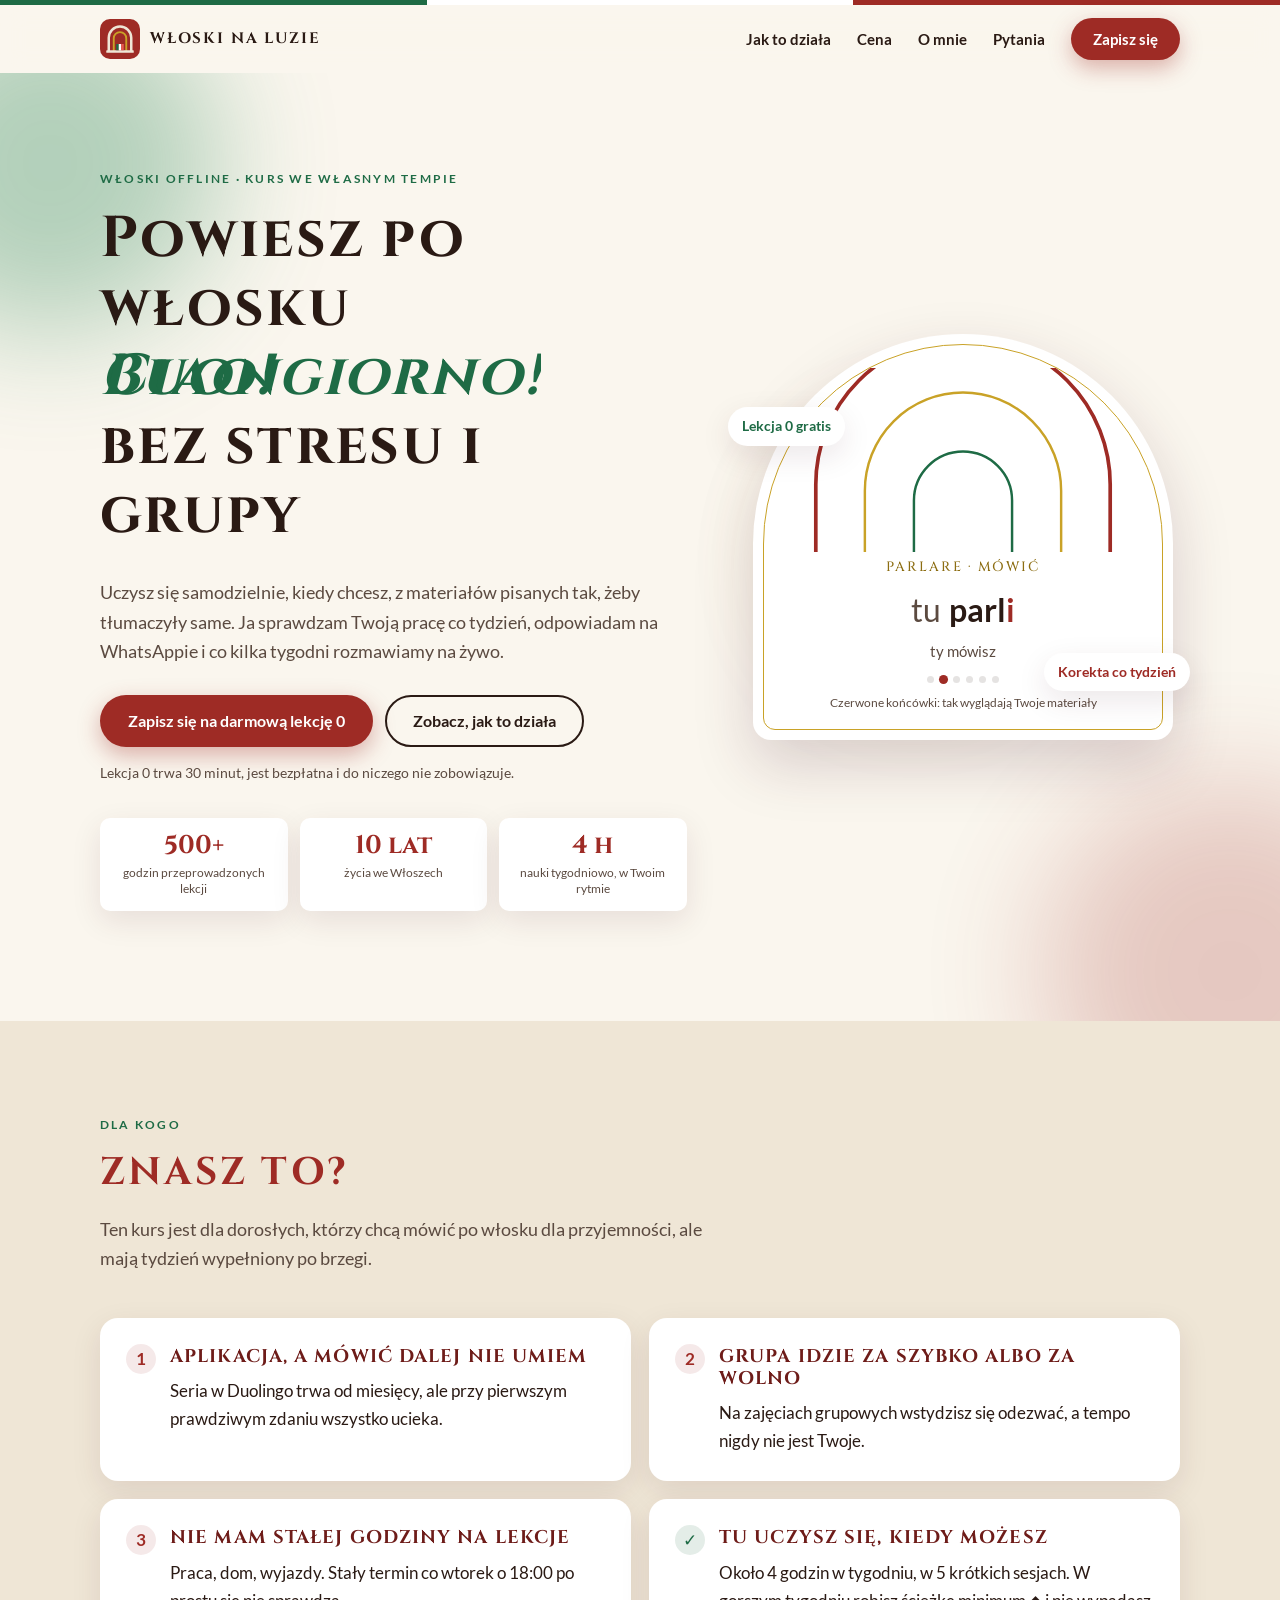
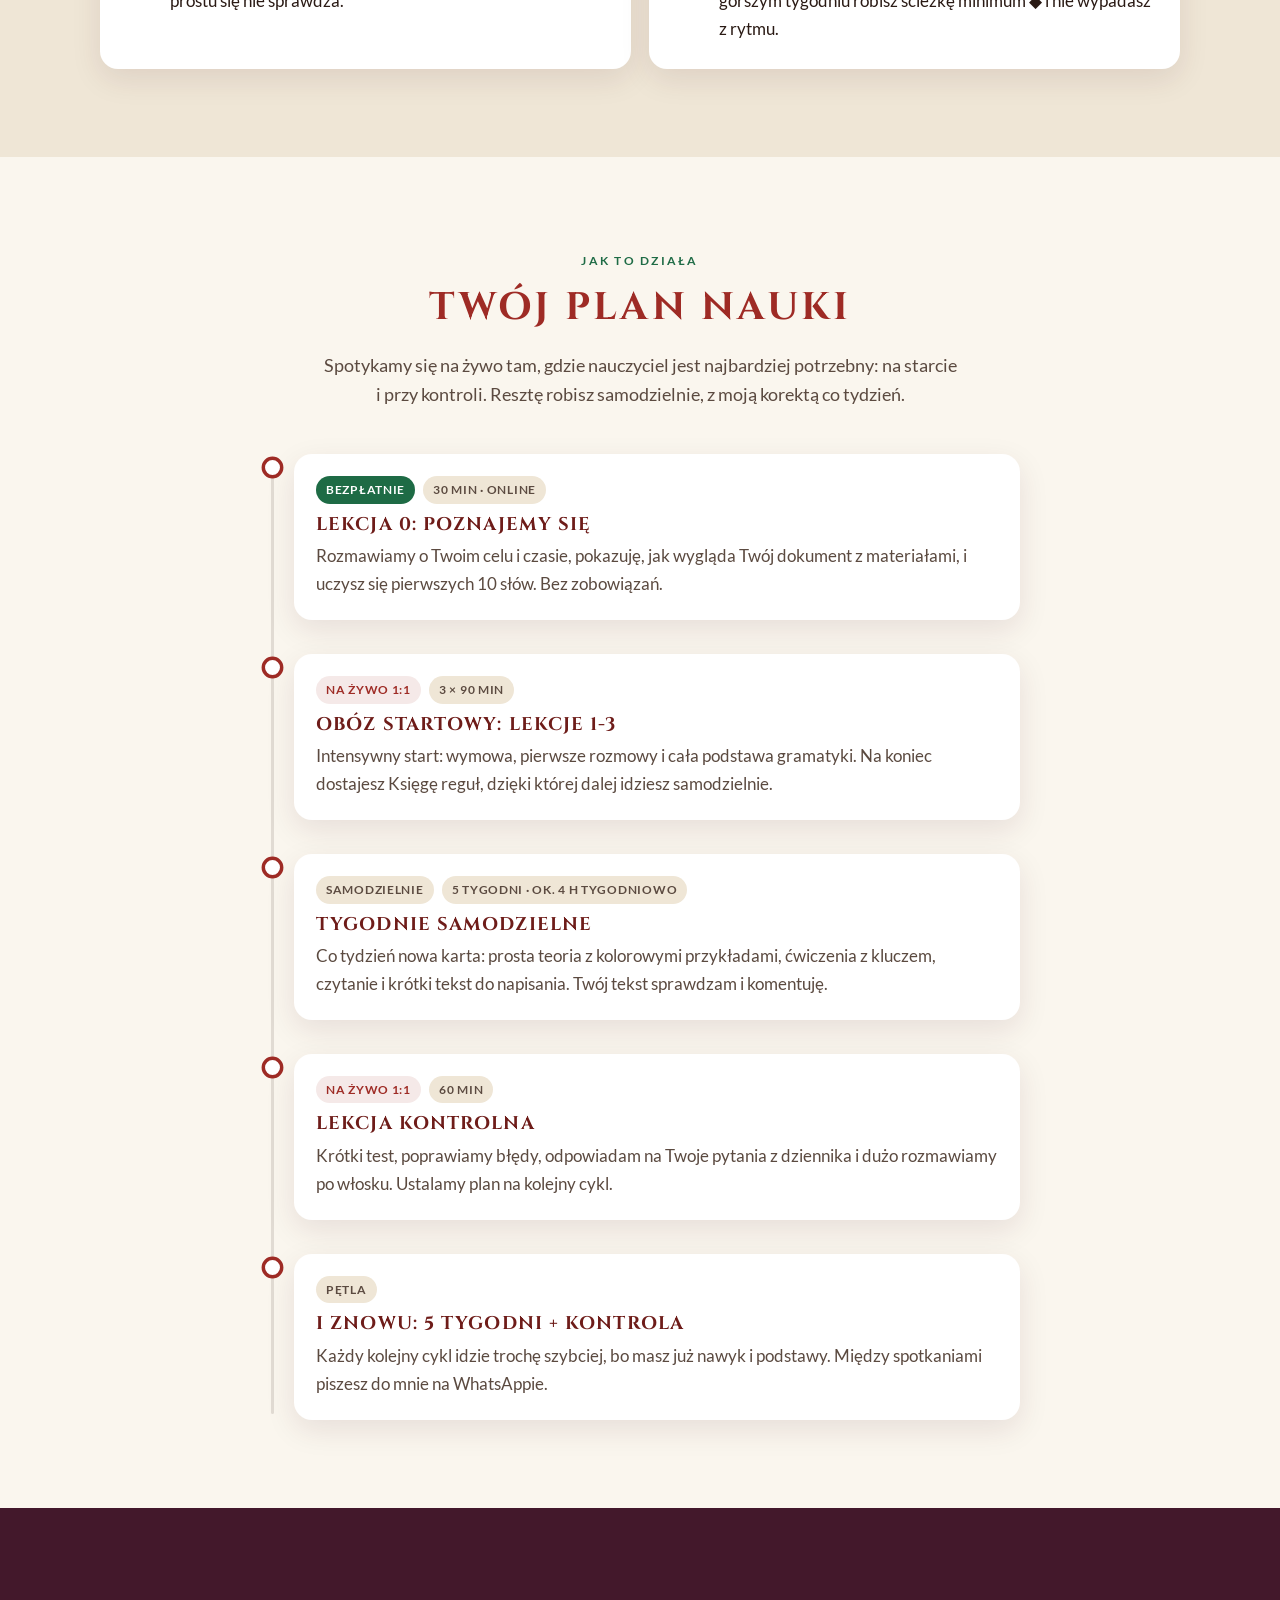
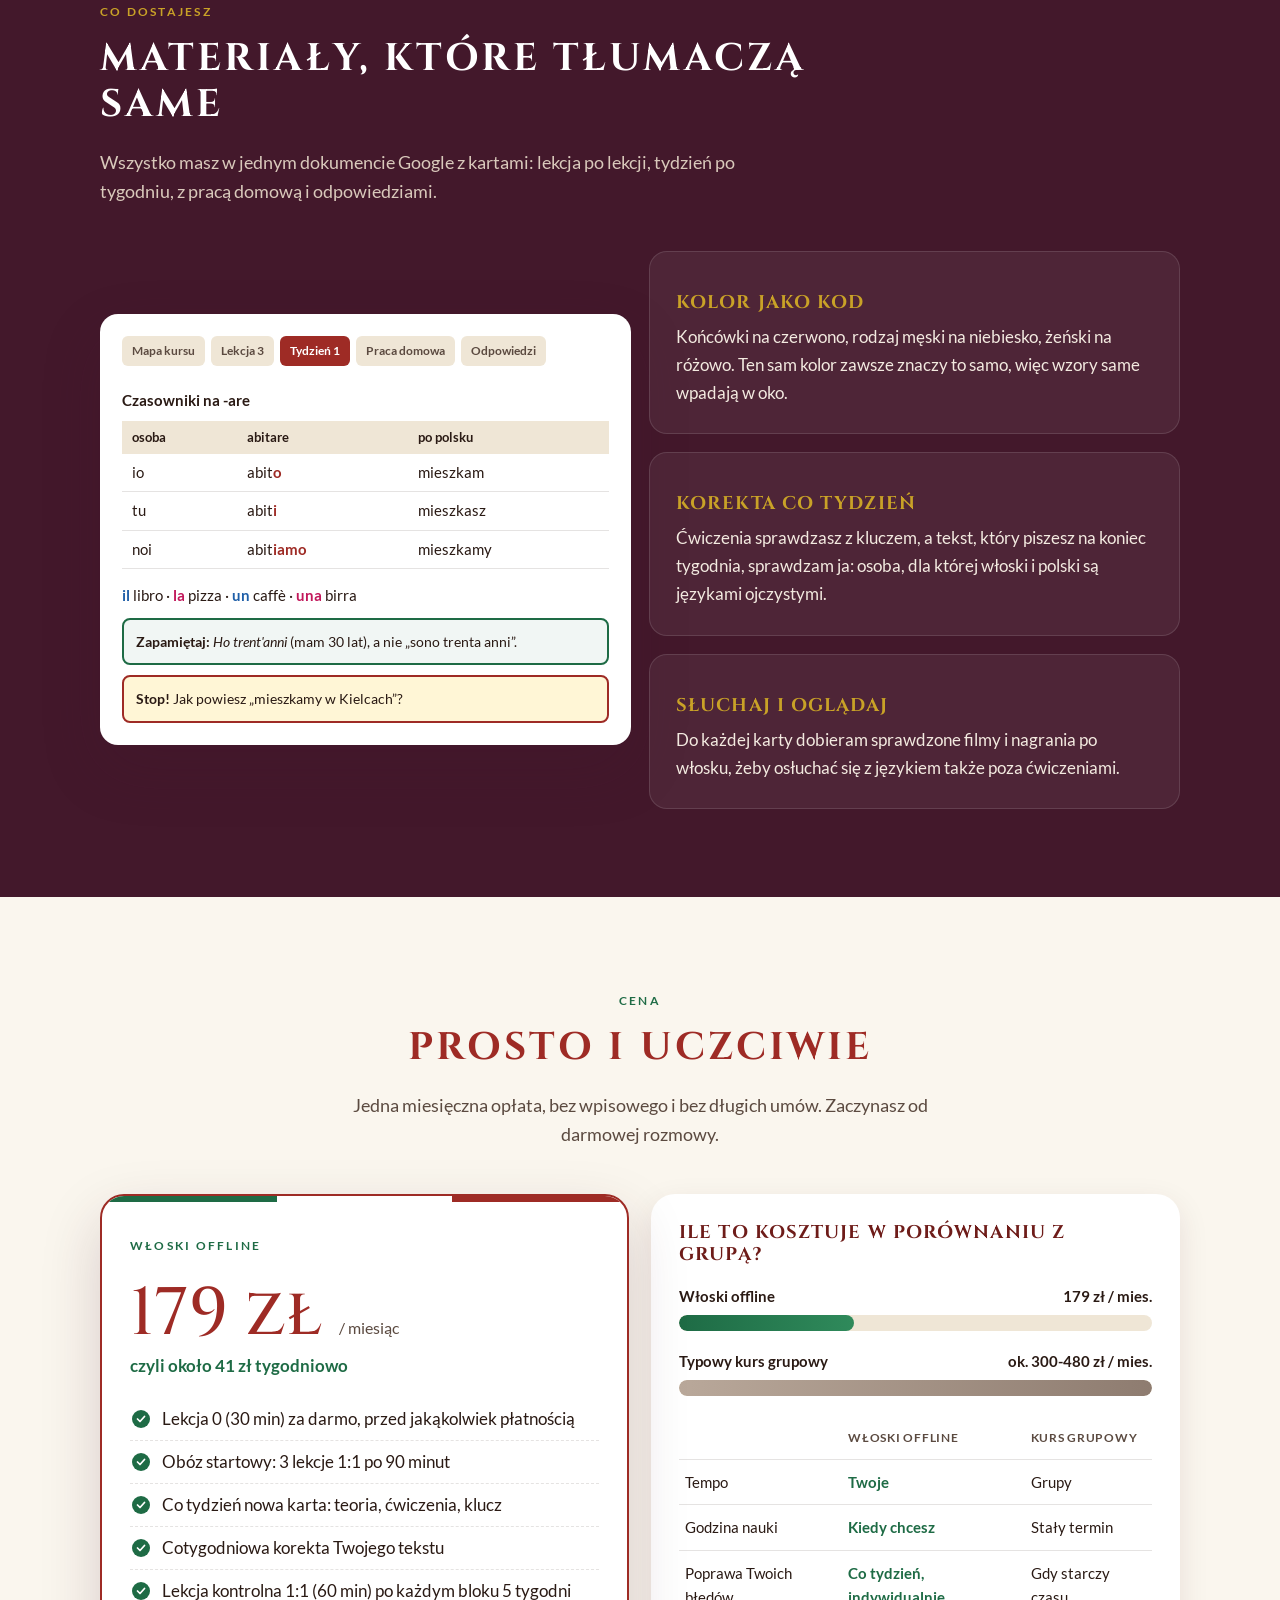
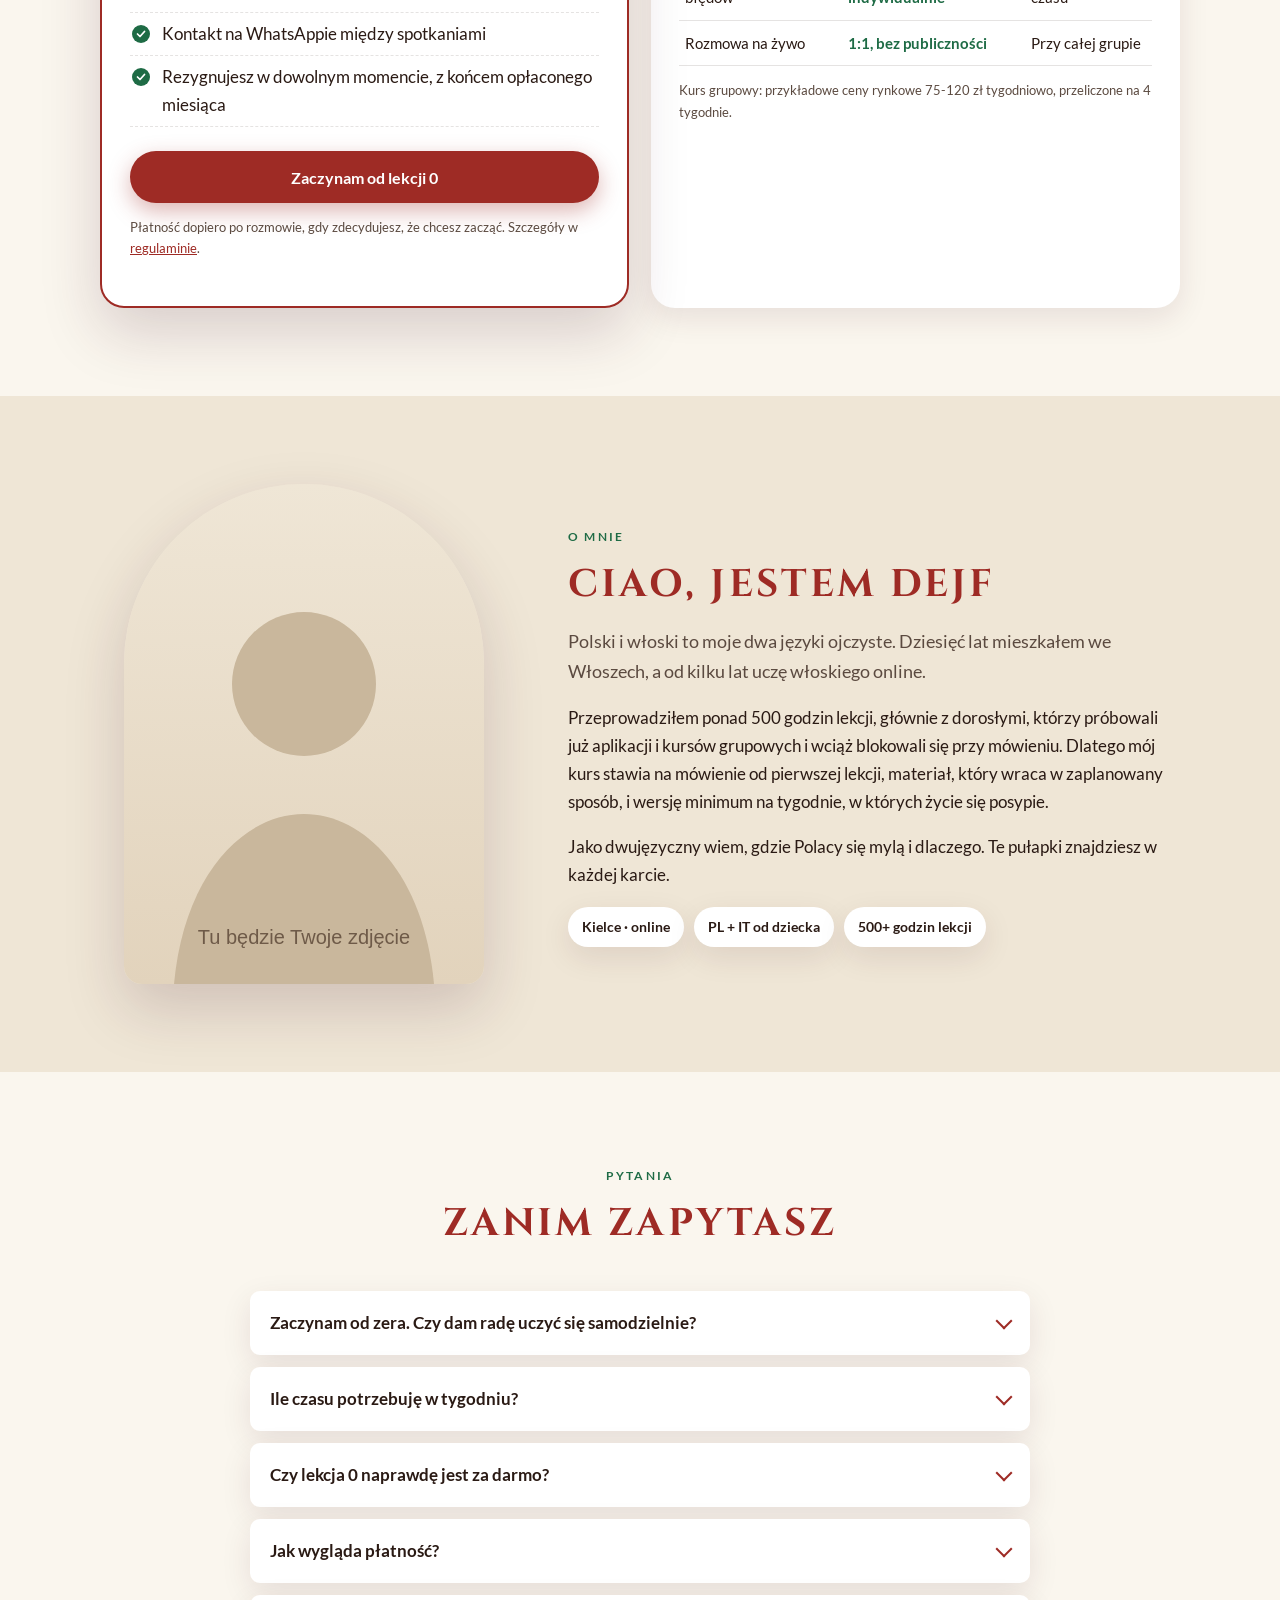
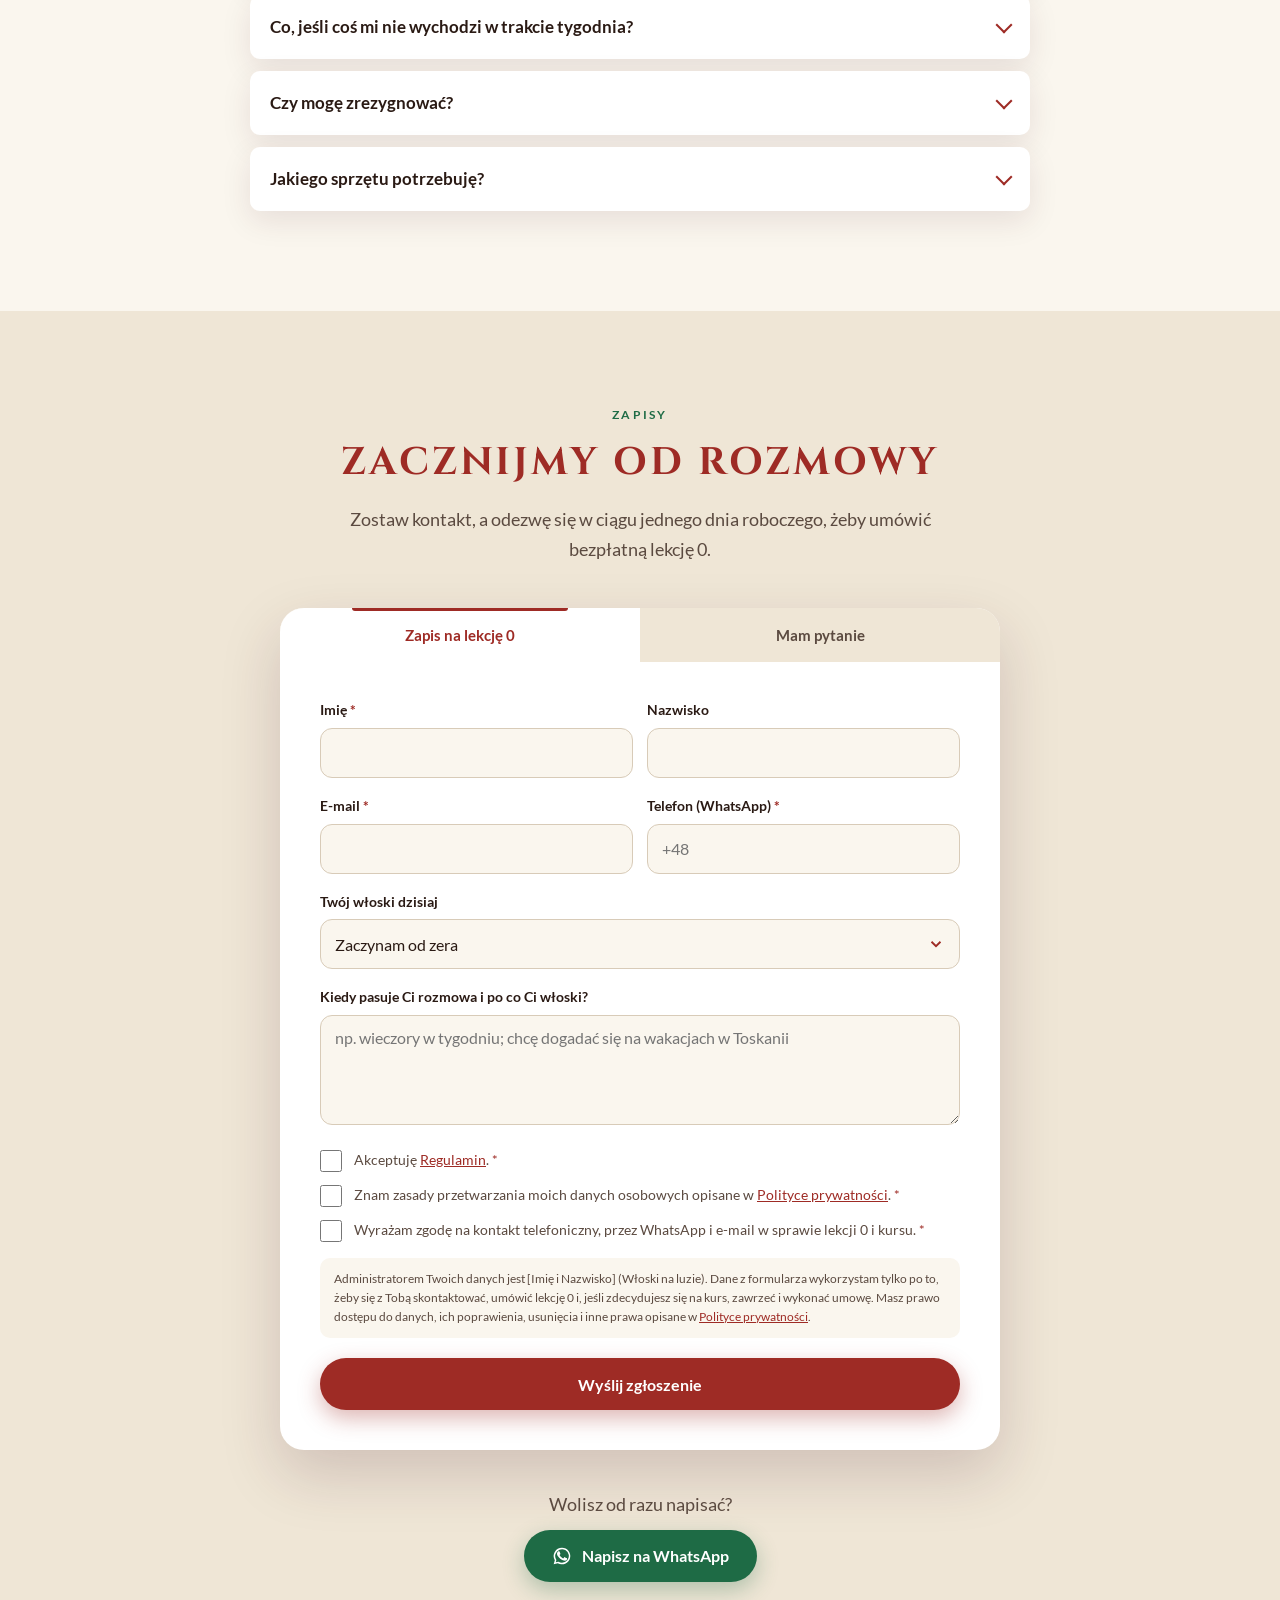
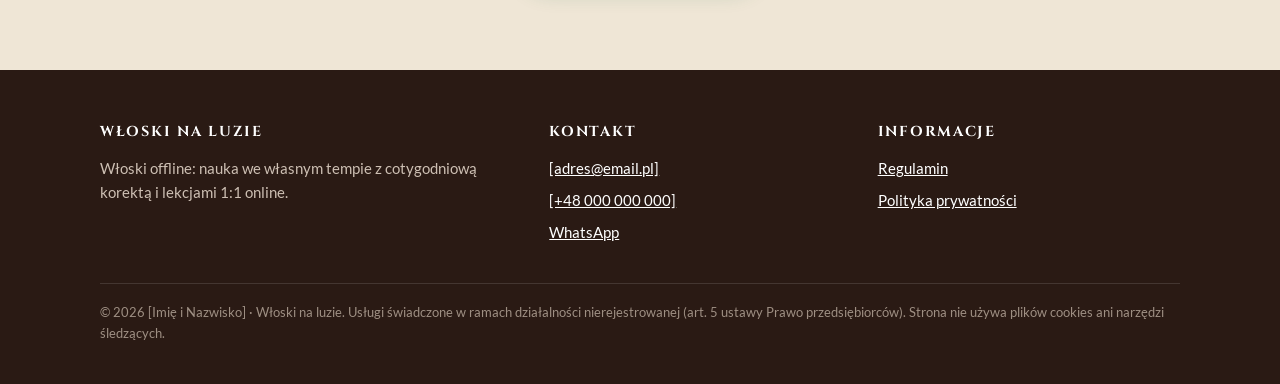
==== index.html @ fc9fe1fd "Strona zapisów na kurs Włoski offline Strona główna (mobile first, animacje), formularze zapisu i py" ====
<!doctype html>
<html lang="pl" class="no-js">
<head>
  <meta charset="utf-8">
  <meta name="viewport" content="width=device-width, initial-scale=1, viewport-fit=cover">
  <title>Włoski na luzie · Włoski offline we własnym tempie</title>
  <meta name="description" content="Kurs włoskiego offline: darmowa lekcja 0, trzy intensywne lekcje 1:1, potem nauka we własnym tempie z cotygodniową korektą i kontaktem na WhatsAppie. 179 zł miesięcznie.">
  <meta name="theme-color" content="#9E2B25">
  <meta property="og:type" content="website">
  <meta property="og:title" content="Włoski na luzie · Włoski offline">
  <meta property="og:description" content="Ucz się włoskiego we własnym tempie, z prowadzącym, który sprawdza Twoją pracę co tydzień. Lekcja 0 za darmo.">
  <meta property="og:image" content="assets/img/og-image.png">
  <meta property="og:locale" content="pl_PL">
  <link rel="icon" href="favicon.svg" type="image/svg+xml">
  <link rel="preload" href="assets/fonts/cinzel-latin.woff2" as="font" type="font/woff2" crossorigin>
  <link rel="stylesheet" href="assets/css/fonts.css">
  <link rel="stylesheet" href="assets/css/style.css">
  <script>document.documentElement.classList.remove('no-js');</script>
</head>
<body>
<a class="skip" href="#main">Przejdź do treści</a>
<div class="tricolore" aria-hidden="true"></div>

<header class="nav" id="nav">
  <div class="container nav-inner">
    <a class="brand" href="#top" aria-label="Włoski na luzie, strona główna">
      <img src="assets/img/logo.svg" alt="" width="40" height="40">
      <span>Włoski na luzie</span>
    </a>
    <ul class="nav-links">
      <li><a href="#jak">Jak to działa</a></li>
      <li><a href="#cena">Cena</a></li>
      <li><a href="#o-mnie">O mnie</a></li>
      <li><a href="#faq">Pytania</a></li>
      <li><a class="btn btn-primary" href="#zapisy">Zapisz się</a></li>
    </ul>
    <button class="burger" id="burger" aria-label="Otwórz menu" aria-expanded="false" aria-controls="mobile-menu"><span></span></button>
  </div>
</header>
<nav class="mobile-menu" id="mobile-menu" aria-label="Menu">
  <a href="#jak">Jak to działa</a>
  <a href="#dla-kogo">Dla kogo</a>
  <a href="#cena">Cena</a>
  <a href="#o-mnie">O mnie</a>
  <a href="#faq">Pytania</a>
  <a class="btn btn-primary btn-block" href="#zapisy">Zapisz się na lekcję 0</a>
  <a class="btn btn-ghost btn-block" data-wa href="#">Napisz na WhatsApp</a>
</nav>

<main id="main">

<!-- HERO -->
<section class="hero" id="top">
  <div class="blob g" aria-hidden="true"></div>
  <div class="blob r" aria-hidden="true"></div>
  <div class="blob y" aria-hidden="true"></div>
  <div class="container hero-grid">
    <div>
      <span class="eyebrow reveal">Włoski offline · kurs we własnym tempie</span>
      <h1 class="reveal" data-delay="1">
        Powiesz po włosku
        <span class="accent">
          <span class="rotator" id="rotator" aria-live="off">
            <span class="on">Ciao!</span>
            <span>Buongiorno!</span>
            <span>Piacere!</span>
            <span>Un caffè?</span>
            <span>Andiamo!</span>
          </span>
        </span>
        bez stresu i grupy
      </h1>
      <p class="lead reveal" data-delay="2">Uczysz się samodzielnie, kiedy chcesz, z materiałów pisanych tak, żeby tłumaczyły same. Ja sprawdzam Twoją pracę co tydzień, odpowiadam na WhatsAppie i co kilka tygodni rozmawiamy na żywo.</p>
      <div class="hero-cta reveal" data-delay="3">
        <a class="btn btn-primary" href="#zapisy">Zapisz się na darmową lekcję 0</a>
        <a class="btn btn-ghost" href="#jak">Zobacz, jak to działa</a>
      </div>
      <p class="hero-note reveal" data-delay="3">Lekcja 0 trwa 30 minut, jest bezpłatna i do niczego nie zobowiązuje.</p>
      <div class="stats reveal" data-delay="4">
        <div class="stat"><b><span data-count="500">0</span>+</b><small>godzin przeprowadzonych lekcji</small></div>
        <div class="stat"><b><span data-count="10">0</span> lat</b><small>życia we Włoszech</small></div>
        <div class="stat"><b><span data-count="4">0</span> h</b><small>nauki tygodniowo, w Twoim rytmie</small></div>
      </div>
    </div>

    <div class="hero-art reveal" data-delay="2">
      <div class="arch-card">
        <svg class="arch-svg" viewBox="0 0 300 150" aria-hidden="true">
          <path class="draw" d="M30 150 V95 A120 120 0 0 1 270 95 V150" fill="none" stroke="#9E2B25" stroke-width="3"/>
          <path class="draw" d="M70 150 V100 A80 80 0 0 1 230 100 V150" fill="none" stroke="#C9A227" stroke-width="2"/>
          <path class="draw" d="M110 150 V108 A40 40 0 0 1 190 108 V150" fill="none" stroke="#1E6B45" stroke-width="2"/>
        </svg>
        <div class="conj" id="conj">
          <div class="conj-title">Parlare · mówić</div>
          <div class="conj-verb"><span class="p">io</span>parl<span class="end">o</span></div>
          <div class="conj-pl">ja mówię</div>
          <div class="conj-dots" aria-hidden="true"><i class="on"></i><i></i><i></i><i></i><i></i><i></i></div>
          <div class="conj-hint">Czerwone końcówki: tak wyglądają Twoje materiały</div>
        </div>
      </div>
      <div class="floating-chip c1">Lekcja 0 gratis</div>
      <div class="floating-chip c2">Korekta co tydzień</div>
    </div>
  </div>
</section>

<!-- DLA KOGO -->
<section class="section alt" id="dla-kogo">
  <div class="container">
    <div class="section-head reveal">
      <span class="eyebrow">Dla kogo</span>
      <h2>Znasz to?</h2>
      <p class="lead">Ten kurs jest dla dorosłych, którzy chcą mówić po włosku dla przyjemności, ale mają tydzień wypełniony po brzegi.</p>
    </div>
    <div class="grid grid-2">
      <div class="card reveal">
        <div class="pain"><span class="x">1</span><div><h3 style="margin-top:2px">Aplikacja, a mówić dalej nie umiem</h3><p>Seria w Duolingo trwa od miesięcy, ale przy pierwszym prawdziwym zdaniu wszystko ucieka.</p></div></div>
      </div>
      <div class="card reveal" data-delay="1">
        <div class="pain"><span class="x">2</span><div><h3 style="margin-top:2px">Grupa idzie za szybko albo za wolno</h3><p>Na zajęciach grupowych wstydzisz się odezwać, a tempo nigdy nie jest Twoje.</p></div></div>
      </div>
      <div class="card reveal" data-delay="2">
        <div class="pain"><span class="x">3</span><div><h3 style="margin-top:2px">Nie mam stałej godziny na lekcje</h3><p>Praca, dom, wyjazdy. Stały termin co wtorek o 18:00 po prostu się nie sprawdza.</p></div></div>
      </div>
      <div class="card reveal" data-delay="3">
        <div class="pain"><span class="x v">✓</span><div><h3 style="margin-top:2px">Tu uczysz się, kiedy możesz</h3><p>Około 4 godzin w tygodniu, w 5 krótkich sesjach. W gorszym tygodniu robisz ścieżkę minimum ◆ i nie wypadasz z rytmu.</p></div></div>
      </div>
    </div>
  </div>
</section>

<!-- JAK TO DZIAŁA -->
<section class="section" id="jak">
  <div class="container">
    <div class="section-head center reveal">
      <span class="eyebrow">Jak to działa</span>
      <h2>Twój plan nauki</h2>
      <p class="lead">Spotykamy się na żywo tam, gdzie nauczyciel jest najbardziej potrzebny: na starcie i przy kontroli. Resztę robisz samodzielnie, z moją korektą co tydzień.</p>
    </div>
    <div class="timeline" id="timeline">
      <span class="progress" aria-hidden="true"></span>
      <ol>
      <li class="step reveal">
        <div class="step-card">
          <div class="step-meta"><span class="tag free">Bezpłatnie</span><span class="tag">30 min · online</span></div>
          <h3>Lekcja 0: poznajemy się</h3>
          <p>Rozmawiamy o Twoim celu i czasie, pokazuję, jak wygląda Twój dokument z materiałami, i uczysz się pierwszych 10 słów. Bez zobowiązań.</p>
        </div>
      </li>
      <li class="step reveal">
        <div class="step-card">
          <div class="step-meta"><span class="tag red">Na żywo 1:1</span><span class="tag">3 × 90 min</span></div>
          <h3>Obóz startowy: lekcje 1-3</h3>
          <p>Intensywny start: wymowa, pierwsze rozmowy i cała podstawa gramatyki. Na koniec dostajesz Księgę reguł, dzięki której dalej idziesz samodzielnie.</p>
        </div>
      </li>
      <li class="step reveal">
        <div class="step-card">
          <div class="step-meta"><span class="tag">Samodzielnie</span><span class="tag">5 tygodni · ok. 4 h tygodniowo</span></div>
          <h3>Tygodnie samodzielne</h3>
          <p>Co tydzień nowa karta: prosta teoria z kolorowymi przykładami, ćwiczenia z kluczem, czytanie i krótki tekst do napisania. Twój tekst sprawdzam i komentuję.</p>
        </div>
      </li>
      <li class="step reveal">
        <div class="step-card">
          <div class="step-meta"><span class="tag red">Na żywo 1:1</span><span class="tag">60 min</span></div>
          <h3>Lekcja kontrolna</h3>
          <p>Krótki test, poprawiamy błędy, odpowiadam na Twoje pytania z dziennika i dużo rozmawiamy po włosku. Ustalamy plan na kolejny cykl.</p>
        </div>
      </li>
      <li class="step reveal">
        <div class="step-card">
          <div class="step-meta"><span class="tag">Pętla</span></div>
          <h3>I znowu: 5 tygodni + kontrola</h3>
          <p>Każdy kolejny cykl idzie trochę szybciej, bo masz już nawyk i podstawy. Między spotkaniami piszesz do mnie na WhatsAppie.</p>
        </div>
      </li>
      </ol>
    </div>
  </div>
</section>

<!-- CO DOSTAJESZ -->
<section class="section dark" id="materialy">
  <div class="container">
    <div class="section-head reveal">
      <span class="eyebrow">Co dostajesz</span>
      <h2>Materiały, które tłumaczą same</h2>
      <p class="lead">Wszystko masz w jednym dokumencie Google z kartami: lekcja po lekcji, tydzień po tygodniu, z pracą domową i odpowiedziami.</p>
    </div>
    <div class="grid grid-2" style="align-items:center">
      <div class="doc-demo reveal">
        <div class="doc-tabs"><span>Mapa kursu</span><span>Lekcja 3</span><span class="on">Tydzień 1</span><span>Praca domowa</span><span>Odpowiedzi</span></div>
        <strong>Czasowniki na -are</strong>
        <table>
          <thead><tr><th>osoba</th><th>abitare</th><th>po polsku</th></tr></thead>
          <tbody>
            <tr><td>io</td><td>abit<span class="end">o</span></td><td>mieszkam</td></tr>
            <tr><td>tu</td><td>abit<span class="end">i</span></td><td>mieszkasz</td></tr>
            <tr><td>noi</td><td>abit<span class="end">iamo</span></td><td>mieszkamy</td></tr>
          </tbody>
        </table>
        <div><span class="m">il</span> libro · <span class="f">la</span> pizza · <span class="m">un</span> caffè · <span class="f">una</span> birra</div>
        <div class="box ok"><strong>Zapamiętaj:</strong> <em>Ho trent'anni</em> (mam 30 lat), a nie „sono trenta anni”.</div>
        <div class="box stop"><strong>Stop!</strong> Jak powiesz „mieszkamy w Kielcach”?</div>
      </div>
      <div class="grid">
        <div class="card reveal" data-delay="1"><h3>Kolor jako kod</h3><p>Końcówki na czerwono, rodzaj męski na niebiesko, żeński na różowo. Ten sam kolor zawsze znaczy to samo, więc wzory same wpadają w oko.</p></div>
        <div class="card reveal" data-delay="2"><h3>Korekta co tydzień</h3><p>Ćwiczenia sprawdzasz z kluczem, a tekst, który piszesz na koniec tygodnia, sprawdzam ja: osoba, dla której włoski i polski są językami ojczystymi.</p></div>
        <div class="card reveal" data-delay="3"><h3>Słuchaj i oglądaj</h3><p>Do każdej karty dobieram sprawdzone filmy i nagrania po włosku, żeby osłuchać się z językiem także poza ćwiczeniami.</p></div>
      </div>
    </div>
  </div>
</section>

<!-- CENA -->
<section class="section" id="cena">
  <div class="container">
    <div class="section-head center reveal">
      <span class="eyebrow">Cena</span>
      <h2>Prosto i uczciwie</h2>
      <p class="lead">Jedna miesięczna opłata, bez wpisowego i bez długich umów. Zaczynasz od darmowej rozmowy.</p>
    </div>
    <div class="price-wrap">
      <div class="price-card reveal">
        <span class="eyebrow">Włoski offline</span>
        <div class="price"><span data-cfg="priceMonthly">179</span> zł <small>/ miesiąc</small></div>
        <div class="per-week">czyli około <span id="per-week">41</span> zł tygodniowo</div>
        <ul class="checks">
          <li>Lekcja 0 (30 min) za darmo, przed jakąkolwiek płatnością</li>
          <li>Obóz startowy: 3 lekcje 1:1 po 90 minut</li>
          <li>Co tydzień nowa karta: teoria, ćwiczenia, klucz</li>
          <li>Cotygodniowa korekta Twojego tekstu</li>
          <li>Lekcja kontrolna 1:1 (60 min) po każdym bloku 5 tygodni</li>
          <li>Kontakt na WhatsAppie między spotkaniami</li>
          <li>Rezygnujesz w dowolnym momencie, z końcem opłaconego miesiąca</li>
        </ul>
        <a class="btn btn-primary btn-block" href="#zapisy">Zaczynam od lekcji 0</a>
        <p class="fine">Płatność dopiero po rozmowie, gdy zdecydujesz, że chcesz zacząć. Szczegóły w <a href="regulamin.html">regulaminie</a>.</p>
      </div>
      <div class="compare reveal" data-delay="1">
        <h3>Ile to kosztuje w porównaniu z grupą?</h3>
        <div class="bar-row">
          <div class="bar-label"><span>Włoski offline</span><span><span data-cfg="priceMonthly">179</span> zł / mies.</span></div>
          <div class="bar"><i class="us" data-w="37"></i></div>
        </div>
        <div class="bar-row">
          <div class="bar-label"><span>Typowy kurs grupowy</span><span>ok. 300-480 zł / mies.</span></div>
          <div class="bar"><i class="them" data-w="100"></i></div>
        </div>
        <table class="compare-table">
          <thead><tr><th></th><th>Włoski offline</th><th>Kurs grupowy</th></tr></thead>
          <tbody>
            <tr><td>Tempo</td><td class="y">Twoje</td><td>Grupy</td></tr>
            <tr><td>Godzina nauki</td><td class="y">Kiedy chcesz</td><td>Stały termin</td></tr>
            <tr><td>Poprawa Twoich błędów</td><td class="y">Co tydzień, indywidualnie</td><td>Gdy starczy czasu</td></tr>
            <tr><td>Rozmowa na żywo</td><td class="y">1:1, bez publiczności</td><td>Przy całej grupie</td></tr>
          </tbody>
        </table>
        <p class="fine">Kurs grupowy: przykładowe ceny rynkowe 75-120 zł tygodniowo, przeliczone na 4 tygodnie.</p>
      </div>
    </div>
  </div>
</section>

<!-- O MNIE -->
<section class="section alt" id="o-mnie">
  <div class="container about">
    <div class="portrait reveal">
      <img src="assets/img/portret-zaslepka.svg" alt="Zdjęcie prowadzącego" width="400" height="500" loading="lazy">
    </div>
    <div class="reveal" data-delay="1">
      <span class="eyebrow">O mnie</span>
      <h2>Ciao, jestem Dejf</h2>
      <p class="lead">Polski i włoski to moje dwa języki ojczyste. Dziesięć lat mieszkałem we Włoszech, a od kilku lat uczę włoskiego online.</p>
      <p>Przeprowadziłem ponad 500 godzin lekcji, głównie z dorosłymi, którzy próbowali już aplikacji i kursów grupowych i wciąż blokowali się przy mówieniu. Dlatego mój kurs stawia na mówienie od pierwszej lekcji, materiał, który wraca w zaplanowany sposób, i wersję minimum na tygodnie, w których życie się posypie.</p>
      <p>Jako dwujęzyczny wiem, gdzie Polacy się mylą i dlaczego. Te pułapki znajdziesz w każdej karcie.</p>
      <div class="about-facts">
        <span>Kielce · online</span>
        <span>PL + IT od dziecka</span>
        <span>500+ godzin lekcji</span>
      </div>
    </div>
  </div>
</section>

<!-- OPINIE: odkryj sekcję (usuń atrybut hidden), gdy będą prawdziwe opinie uczniów (za ich zgodą). Nie wpisuj opinii wymyślonych. -->
<section class="section" id="opinie" hidden>
  <div class="container">
    <div class="section-head center"><span class="eyebrow">Opinie</span><h2>Co mówią uczniowie</h2></div>
    <div class="grid grid-3">
      <figure class="card"><blockquote>[Treść opinii]</blockquote><figcaption>[Imię, miasto]</figcaption></figure>
    </div>
  </div>
</section>

<!-- FAQ -->
<section class="section" id="faq">
  <div class="container">
    <div class="section-head center reveal">
      <span class="eyebrow">Pytania</span>
      <h2>Zanim zapytasz</h2>
    </div>
    <div class="faq">
      <details class="reveal"><summary>Zaczynam od zera. Czy dam radę uczyć się samodzielnie?</summary><div class="ans"><p>Tak, kurs jest od zera. Trzy pierwsze lekcje robimy razem na żywo, a materiały do pracy samodzielnej piszę prostym językiem, z przykładami przed każdą regułą i z kluczem do każdego ćwiczenia.</p></div></details>
      <details class="reveal"><summary>Ile czasu potrzebuję w tygodniu?</summary><div class="ans"><p>Około 4 godzin, podzielonych na 5 sesji po 45-60 minut. W gorszym tygodniu wystarczy ścieżka minimum ◆, czyli mniej więcej jedna trzecia materiału.</p></div></details>
      <details class="reveal"><summary>Czy lekcja 0 naprawdę jest za darmo?</summary><div class="ans"><p>Tak. To 30 minut rozmowy online. Po niej decydujesz, czy chcesz zacząć. Nic nie płacisz, dopóki nie zdecydujesz.</p></div></details>
      <details class="reveal"><summary>Jak wygląda płatność?</summary><div class="ans"><p>Po lekcji 0, jeśli chcesz zacząć, wysyłam Ci link do płatności lub dane do przelewu. Płacisz z góry za miesiąc i możesz zrezygnować w dowolnym momencie.</p></div></details>
      <details class="reveal"><summary>Co, jeśli coś mi nie wychodzi w trakcie tygodnia?</summary><div class="ans"><p>Piszesz do mnie na WhatsAppie. Pytania zbieramy też w dzienniku tygodnia i omawiamy je na lekcji kontrolnej.</p></div></details>
      <details class="reveal"><summary>Czy mogę zrezygnować?</summary><div class="ans"><p>Tak, w każdej chwili, z końcem opłaconego miesiąca. Masz też ustawowe 14 dni na odstąpienie od umowy. Wszystko opisuję w <a href="regulamin.html">regulaminie</a>.</p></div></details>
      <details class="reveal"><summary>Jakiego sprzętu potrzebuję?</summary><div class="ans"><p>Telefonu lub komputera z dostępem do internetu i konta Google (do dokumentu z materiałami). Lekcje na żywo odbywają się online.</p></div></details>
    </div>
  </div>
</section>

<!-- FORMULARZE -->
<section class="section alt" id="zapisy">
  <div class="container">
    <div class="section-head center reveal">
      <span class="eyebrow">Zapisy</span>
      <h2>Zacznijmy od rozmowy</h2>
      <p class="lead">Zostaw kontakt, a odezwę się w ciągu jednego dnia roboczego, żeby umówić bezpłatną lekcję 0.</p>
    </div>

    <div class="form-wrap reveal">
      <div class="tabs" role="tablist">
        <button class="tab" role="tab" id="tab-zapis" aria-controls="panel-zapis" aria-selected="true">Zapis na lekcję 0</button>
        <button class="tab" role="tab" id="tab-pytanie" aria-controls="panel-pytanie" aria-selected="false" tabindex="-1">Mam pytanie</button>
      </div>

      <!-- Formularz zapisu -->
      <div class="panel" id="panel-zapis" role="tabpanel" aria-labelledby="tab-zapis">
        <form class="js-form" data-type="zapis" novalidate>
          <div class="row2">
            <div class="field"><label class="lbl" for="z-imie">Imię <em>*</em></label><input id="z-imie" name="imie" type="text" autocomplete="given-name" required><div class="err-msg">Podaj imię.</div></div>
            <div class="field"><label class="lbl" for="z-nazwisko">Nazwisko</label><input id="z-nazwisko" name="nazwisko" type="text" autocomplete="family-name"></div>
          </div>
          <div class="row2">
            <div class="field"><label class="lbl" for="z-email">E-mail <em>*</em></label><input id="z-email" name="email" type="email" autocomplete="email" inputmode="email" required><div class="err-msg">Podaj poprawny e-mail.</div></div>
            <div class="field"><label class="lbl" for="z-tel">Telefon (WhatsApp) <em>*</em></label><input id="z-tel" name="telefon" type="tel" autocomplete="tel" inputmode="tel" placeholder="+48" required pattern="[0-9 +()\-]{9,}"><div class="err-msg">Podaj numer telefonu.</div></div>
          </div>
          <div class="field">
            <label class="lbl" for="z-poziom">Twój włoski dzisiaj</label>
            <select id="z-poziom" name="poziom">
              <option>Zaczynam od zera</option>
              <option>Znam podstawy (aplikacja, kilka lekcji)</option>
              <option>Coś już mówię, chcę ruszyć dalej</option>
            </select>
          </div>
          <div class="field">
            <label class="lbl" for="z-wiadomosc">Kiedy pasuje Ci rozmowa i po co Ci włoski?</label>
            <textarea id="z-wiadomosc" name="wiadomosc" placeholder="np. wieczory w tygodniu; chcę dogadać się na wakacjach w Toskanii"></textarea>
          </div>
          <input class="hp" type="text" name="_gotcha" tabindex="-1" autocomplete="off" aria-hidden="true">

          <label class="consent"><input type="checkbox" name="zgoda_regulamin" value="tak" required><span>Akceptuję <a href="regulamin.html" target="_blank">Regulamin</a>. <em style="color:var(--red);font-style:normal">*</em></span></label>
          <label class="consent"><input type="checkbox" name="zgoda_rodo" value="tak" required><span>Znam zasady przetwarzania moich danych osobowych opisane w <a href="polityka-prywatnosci.html" target="_blank">Polityce prywatności</a>. <em style="color:var(--red);font-style:normal">*</em></span></label>
          <label class="consent"><input type="checkbox" name="zgoda_kontakt" value="tak" required><span>Wyrażam zgodę na kontakt telefoniczny, przez WhatsApp i e-mail w sprawie lekcji 0 i kursu. <em style="color:var(--red);font-style:normal">*</em></span></label>

          <p class="rodo-info">Administratorem Twoich danych jest <span data-cfg="ownerName">[Imię i Nazwisko]</span> (Włoski na luzie). Dane z formularza wykorzystam tylko po to, żeby się z Tobą skontaktować, umówić lekcję 0 i, jeśli zdecydujesz się na kurs, zawrzeć i wykonać umowę. Masz prawo dostępu do danych, ich poprawienia, usunięcia i inne prawa opisane w <a href="polityka-prywatnosci.html" target="_blank">Polityce prywatności</a>.</p>

          <button class="btn btn-primary btn-block" type="submit"><span class="spinner" aria-hidden="true"></span><span class="label">Wyślij zgłoszenie</span></button>
          <div class="form-status" role="status" aria-live="polite"></div>
        </form>
      </div>

      <!-- Formularz pytań -->
      <div class="panel" id="panel-pytanie" role="tabpanel" aria-labelledby="tab-pytanie" hidden>
        <form class="js-form" data-type="pytanie" novalidate>
          <div class="field"><label class="lbl" for="p-imie">Imię</label><input id="p-imie" name="imie" type="text" autocomplete="given-name"></div>
          <div class="row2">
            <div class="field"><label class="lbl" for="p-email">E-mail <em>*</em></label><input id="p-email" name="email" type="email" autocomplete="email" inputmode="email" required><div class="err-msg">Podaj poprawny e-mail.</div></div>
            <div class="field"><label class="lbl" for="p-tel">Telefon</label><input id="p-tel" name="telefon" type="tel" autocomplete="tel" inputmode="tel" placeholder="+48"></div>
          </div>
          <div class="field"><label class="lbl" for="p-wiadomosc">Twoje pytanie <em>*</em></label><textarea id="p-wiadomosc" name="wiadomosc" required></textarea><div class="err-msg">Napisz, o co chcesz zapytać.</div></div>
          <input class="hp" type="text" name="_gotcha" tabindex="-1" autocomplete="off" aria-hidden="true">

          <label class="consent"><input type="checkbox" name="zgoda_rodo" value="tak" required><span>Znam zasady przetwarzania moich danych osobowych opisane w <a href="polityka-prywatnosci.html" target="_blank">Polityce prywatności</a>. <em style="color:var(--red);font-style:normal">*</em></span></label>
          <label class="consent"><input type="checkbox" name="zgoda_kontakt" value="tak" required><span>Wyrażam zgodę na kontakt w odpowiedzi na moje pytanie (e-mail, a jeśli podam numer, także telefon lub WhatsApp). <em style="color:var(--red);font-style:normal">*</em></span></label>
          <p class="rodo-info">Administratorem danych jest <span data-cfg="ownerName">[Imię i Nazwisko]</span> (Włoski na luzie). Dane wykorzystam wyłącznie do odpowiedzi na Twoje pytanie. Więcej w <a href="polityka-prywatnosci.html" target="_blank">Polityce prywatności</a>.</p>

          <button class="btn btn-green btn-block" type="submit"><span class="spinner" aria-hidden="true"></span><span class="label">Wyślij pytanie</span></button>
          <div class="form-status" role="status" aria-live="polite"></div>
        </form>
      </div>
    </div>

    <div class="wa-band reveal" style="margin-top:40px">
      <p class="lead" style="margin:0 auto">Wolisz od razu napisać?</p>
      <a class="btn btn-green" data-wa href="#">
        <svg viewBox="0 0 24 24" fill="currentColor" aria-hidden="true"><path d="M17.5 14.4c-.3-.1-1.8-.9-2-1-.3-.1-.5-.1-.7.1-.2.3-.8 1-.9 1.2-.2.2-.3.2-.6.1-.3-.1-1.3-.5-2.4-1.5-.9-.8-1.5-1.8-1.7-2.1-.2-.3 0-.5.1-.6l.4-.5c.2-.2.2-.3.3-.5.1-.2 0-.4 0-.5l-.9-2.2c-.2-.6-.5-.5-.7-.5h-.6c-.2 0-.5.1-.8.4-.3.3-1 1-1 2.5s1.1 2.9 1.2 3.1c.1.2 2.1 3.2 5.1 4.5.7.3 1.3.5 1.7.6.7.2 1.4.2 1.9.1.6-.1 1.8-.7 2-1.4.2-.7.2-1.3.2-1.4-.1-.2-.3-.3-.6-.4zM12 2a10 10 0 0 0-8.6 15.1L2 22l5-1.3A10 10 0 1 0 12 2zm0 18.2c-1.5 0-3-.4-4.2-1.2l-.3-.2-3 .8.8-2.9-.2-.3A8.2 8.2 0 1 1 12 20.2z"/></svg>
        Napisz na WhatsApp
      </a>
    </div>
  </div>
</section>

</main>

<footer class="footer">
  <div class="container">
    <div class="footer-grid">
      <div>
        <h4>Włoski na luzie</h4>
        <p>Włoski offline: nauka we własnym tempie z cotygodniową korektą i lekcjami 1:1 online.</p>
      </div>
      <div>
        <h4>Kontakt</h4>
        <ul>
          <li><a data-cfg-mail href="#"><span data-cfg="ownerEmail">[adres@email.pl]</span></a></li>
          <li><a data-cfg-tel href="#"><span data-cfg="ownerPhone">[+48 000 000 000]</span></a></li>
          <li><a data-wa href="#">WhatsApp</a></li>
        </ul>
      </div>
      <div>
        <h4>Informacje</h4>
        <ul>
          <li><a href="regulamin.html">Regulamin</a></li>
          <li><a href="polityka-prywatnosci.html">Polityka prywatności</a></li>
        </ul>
      </div>
    </div>
    <div class="legal">
      © <span id="year">2026</span> <span data-cfg="ownerName">[Imię i Nazwisko]</span> · Włoski na luzie. Usługi świadczone w ramach działalności nierejestrowanej (art. 5 ustawy Prawo przedsiębiorców). Strona nie używa plików cookies ani narzędzi śledzących.
    </div>
  </div>
</footer>

<div class="mobile-cta" id="mobile-cta" aria-hidden="true">
  <a class="btn btn-primary" href="#zapisy" tabindex="-1">Lekcja 0 za darmo</a>
  <a class="btn wa" data-wa href="#" aria-label="WhatsApp" tabindex="-1">
    <svg viewBox="0 0 24 24" fill="currentColor" aria-hidden="true"><path d="M17.5 14.4c-.3-.1-1.8-.9-2-1-.3-.1-.5-.1-.7.1-.2.3-.8 1-.9 1.2-.2.2-.3.2-.6.1-.3-.1-1.3-.5-2.4-1.5-.9-.8-1.5-1.8-1.7-2.1-.2-.3 0-.5.1-.6l.4-.5c.2-.2.2-.3.3-.5.1-.2 0-.4 0-.5l-.9-2.2c-.2-.6-.5-.5-.7-.5h-.6c-.2 0-.5.1-.8.4-.3.3-1 1-1 2.5s1.1 2.9 1.2 3.1c.1.2 2.1 3.2 5.1 4.5.7.3 1.3.5 1.7.6.7.2 1.4.2 1.9.1.6-.1 1.8-.7 2-1.4.2-.7.2-1.3.2-1.4-.1-.2-.3-.3-.6-.4zM12 2a10 10 0 0 0-8.6 15.1L2 22l5-1.3A10 10 0 1 0 12 2zm0 18.2c-1.5 0-3-.4-4.2-1.2l-.3-.2-3 .8.8-2.9-.2-.3A8.2 8.2 0 1 1 12 20.2z"/></svg>
  </a>
</div>

<script src="assets/js/config.js"></script>
<script src="assets/js/main.js"></script>
</body>
</html>
---- assets/css/fonts.css ----
/* Cinzel i Lato (SIL Open Font License 1.1), hostowane lokalnie: bez wysyłania IP odwiedzających do Google. */
/* Cinzel normal 500 latin-ext */
@font-face {
  font-family: 'Cinzel';
  font-style: normal;
  font-weight: 500;
  font-display: swap;
  src: url('../fonts/cinzel-latin-ext.woff2') format('woff2');
  unicode-range: U+0100-02BA, U+02BD-02C5, U+02C7-02CC, U+02CE-02D7, U+02DD-02FF, U+0304, U+0308, U+0329, U+1D00-1DBF, U+1E00-1E9F, U+1EF2-1EFF, U+2020, U+20A0-20AB, U+20AD-20C4, U+2113, U+2C60-2C7F, U+A720-A7FF;
}
/* Cinzel normal 500 latin */
@font-face {
  font-family: 'Cinzel';
  font-style: normal;
  font-weight: 500;
  font-display: swap;
  src: url('../fonts/cinzel-latin.woff2') format('woff2');
  unicode-range: U+0000-00FF, U+0131, U+0152-0153, U+02BB-02BC, U+02C6, U+02DA, U+02DC, U+0304, U+0308, U+0329, U+2000-206F, U+20AC, U+2122, U+2191, U+2193, U+2212, U+2215, U+FEFF, U+FFFD;
}
/* Cinzel normal 700 latin-ext */
@font-face {
  font-family: 'Cinzel';
  font-style: normal;
  font-weight: 700;
  font-display: swap;
  src: url('../fonts/cinzel-latin-ext.woff2') format('woff2');
  unicode-range: U+0100-02BA, U+02BD-02C5, U+02C7-02CC, U+02CE-02D7, U+02DD-02FF, U+0304, U+0308, U+0329, U+1D00-1DBF, U+1E00-1E9F, U+1EF2-1EFF, U+2020, U+20A0-20AB, U+20AD-20C4, U+2113, U+2C60-2C7F, U+A720-A7FF;
}
/* Cinzel normal 700 latin */
@font-face {
  font-family: 'Cinzel';
  font-style: normal;
  font-weight: 700;
  font-display: swap;
  src: url('../fonts/cinzel-latin.woff2') format('woff2');
  unicode-range: U+0000-00FF, U+0131, U+0152-0153, U+02BB-02BC, U+02C6, U+02DA, U+02DC, U+0304, U+0308, U+0329, U+2000-206F, U+20AC, U+2122, U+2191, U+2193, U+2212, U+2215, U+FEFF, U+FFFD;
}
/* Lato italic 400 latin-ext */
@font-face {
  font-family: 'Lato';
  font-style: italic;
  font-weight: 400;
  font-display: swap;
  src: url('../fonts/lato-italic-400-latin-ext.woff2') format('woff2');
  unicode-range: U+0100-02BA, U+02BD-02C5, U+02C7-02CC, U+02CE-02D7, U+02DD-02FF, U+0304, U+0308, U+0329, U+1D00-1DBF, U+1E00-1E9F, U+1EF2-1EFF, U+2020, U+20A0-20AB, U+20AD-20C4, U+2113, U+2C60-2C7F, U+A720-A7FF;
}
/* Lato italic 400 latin */
@font-face {
  font-family: 'Lato';
  font-style: italic;
  font-weight: 400;
  font-display: swap;
  src: url('../fonts/lato-italic-400-latin.woff2') format('woff2');
  unicode-range: U+0000-00FF, U+0131, U+0152-0153, U+02BB-02BC, U+02C6, U+02DA, U+02DC, U+0304, U+0308, U+0329, U+2000-206F, U+20AC, U+2122, U+2191, U+2193, U+2212, U+2215, U+FEFF, U+FFFD;
}
/* Lato normal 400 latin-ext */
@font-face {
  font-family: 'Lato';
  font-style: normal;
  font-weight: 400;
  font-display: swap;
  src: url('../fonts/lato-normal-400-latin-ext.woff2') format('woff2');
  unicode-range: U+0100-02BA, U+02BD-02C5, U+02C7-02CC, U+02CE-02D7, U+02DD-02FF, U+0304, U+0308, U+0329, U+1D00-1DBF, U+1E00-1E9F, U+1EF2-1EFF, U+2020, U+20A0-20AB, U+20AD-20C4, U+2113, U+2C60-2C7F, U+A720-A7FF;
}
/* Lato normal 400 latin */
@font-face {
  font-family: 'Lato';
  font-style: normal;
  font-weight: 400;
  font-display: swap;
  src: url('../fonts/lato-normal-400-latin.woff2') format('woff2');
  unicode-range: U+0000-00FF, U+0131, U+0152-0153, U+02BB-02BC, U+02C6, U+02DA, U+02DC, U+0304, U+0308, U+0329, U+2000-206F, U+20AC, U+2122, U+2191, U+2193, U+2212, U+2215, U+FEFF, U+FFFD;
}
/* Lato normal 700 latin-ext */
@font-face {
  font-family: 'Lato';
  font-style: normal;
  font-weight: 700;
  font-display: swap;
  src: url('../fonts/lato-normal-700-latin-ext.woff2') format('woff2');
  unicode-range: U+0100-02BA, U+02BD-02C5, U+02C7-02CC, U+02CE-02D7, U+02DD-02FF, U+0304, U+0308, U+0329, U+1D00-1DBF, U+1E00-1E9F, U+1EF2-1EFF, U+2020, U+20A0-20AB, U+20AD-20C4, U+2113, U+2C60-2C7F, U+A720-A7FF;
}
/* Lato normal 700 latin */
@font-face {
  font-family: 'Lato';
  font-style: normal;
  font-weight: 700;
  font-display: swap;
  src: url('../fonts/lato-normal-700-latin.woff2') format('woff2');
  unicode-range: U+0000-00FF, U+0131, U+0152-0153, U+02BB-02BC, U+02C6, U+02DA, U+02DC, U+0304, U+0308, U+0329, U+2000-206F, U+20AC, U+2122, U+2191, U+2193, U+2212, U+2215, U+FEFF, U+FFFD;
}
---- assets/css/style.css ----
/* ==========================================================
   Włoski na luzie - style strony
   Paleta: marka (czerwień pompejańska, trawertyn, złoto) + akcent trikoloru (zieleń, biel, czerwień)
   ========================================================== */

:root {
  --red: #9E2B25;          /* czerwień pompejańska, kolor główny */
  --red-dark: #6E1C19;
  --green: #1E6B45;        /* zieleń bazyliowa, trikolor */
  --green-light: #2F8A5B;
  --gold: #C9A227;
  --gold-dark: #8C6D12;
  --travertine: #EFE6D6;
  --cream: #FAF6EE;
  --white: #FFFFFF;
  --ink: #2A1A14;
  --ink-soft: #5B4A40;
  --purple: #43182B;       /* tło ciemnych sekcji */
  --line: rgba(42, 26, 20, .12);

  --font-head: "Cinzel", "Times New Roman", serif;
  --font-body: "Lato", system-ui, -apple-system, "Segoe UI", sans-serif;

  --radius: 18px;
  --radius-sm: 10px;
  --shadow: 0 10px 30px rgba(67, 24, 43, .10);
  --shadow-lg: 0 24px 60px rgba(67, 24, 43, .18);
  --max: 1120px;
  --ease: cubic-bezier(.2, .8, .2, 1);
}

*, *::before, *::after { box-sizing: border-box; }
html { scroll-behavior: smooth; -webkit-text-size-adjust: 100%; }
section[id], input, textarea, select, h2[id] { scroll-margin-top: 90px; }
body {
  margin: 0;
  font-family: var(--font-body);
  font-size: 17px;
  line-height: 1.65;
  color: var(--ink);
  background: var(--cream);
  overflow-x: hidden;
}
img, svg { max-width: 100%; display: block; }
a { color: var(--red); }
a:hover { color: var(--red-dark); }
:focus-visible { outline: 3px solid var(--gold); outline-offset: 3px; border-radius: 4px; }

.container { width: 100%; max-width: var(--max); margin: 0 auto; padding: 0 20px; }
.skip { position: absolute; left: -999px; top: 0; background: var(--ink); color: #fff; padding: 10px 14px; z-index: 999; }
.skip:focus { left: 10px; top: 10px; }

/* Trikolor - cienki pasek */
.tricolore { height: 5px; background: linear-gradient(90deg, var(--green) 0 33.33%, var(--white) 33.33% 66.66%, var(--red) 66.66%); }

/* ---------- Typografia ---------- */
h1, h2, h3 { font-family: var(--font-head); font-weight: 700; line-height: 1.2; margin: 0 0 .5em; }
h1 { font-size: clamp(2rem, 7vw, 3.6rem); letter-spacing: .04em; }
h2 { font-size: clamp(1.55rem, 4.6vw, 2.4rem); letter-spacing: .08em; text-transform: uppercase; color: var(--red); }
h3 { font-size: 1.15rem; letter-spacing: .06em; text-transform: uppercase; color: var(--red-dark); }
p { margin: 0 0 1em; }
.eyebrow {
  display: inline-block; font-size: .78rem; font-weight: 700; letter-spacing: .18em; text-transform: uppercase;
  color: var(--green); margin-bottom: 14px;
}
.lead { font-size: 1.12rem; color: var(--ink-soft); max-width: 640px; }
.section { padding: 88px 0; position: relative; }
.section-head { max-width: 720px; margin-bottom: 44px; }
.section-head.center { margin-left: auto; margin-right: auto; text-align: center; }
.section-head.center .lead { margin-left: auto; margin-right: auto; }
.alt { background: var(--travertine); }
.it { font-style: italic; color: var(--green); }
.end { color: var(--red); font-weight: 700; }

/* ---------- Przyciski ---------- */
.btn {
  display: inline-flex; align-items: center; justify-content: center; gap: 10px;
  min-height: 52px; padding: 0 26px; border-radius: 999px; border: 2px solid transparent;
  font: 700 1rem var(--font-body); text-decoration: none; cursor: pointer;
  transition: transform .25s var(--ease), box-shadow .25s var(--ease), background .25s, color .25s;
  -webkit-tap-highlight-color: transparent;
}
.btn:active { transform: scale(.97); }
.btn-primary { background: var(--red); color: #fff; box-shadow: 0 8px 22px rgba(158, 43, 37, .35); }
.btn-primary:hover { background: var(--red-dark); color: #fff; transform: translateY(-2px); }
.btn-green { background: var(--green); color: #fff; box-shadow: 0 8px 22px rgba(30, 107, 69, .3); }
.btn-green:hover { background: var(--green-light); color: #fff; transform: translateY(-2px); }
.btn-ghost { background: transparent; color: var(--ink); border-color: var(--ink); }
.btn-ghost:hover { background: var(--ink); color: #fff; }
.btn-block { width: 100%; }
.btn svg { width: 20px; height: 20px; flex: none; }

/* ---------- Nawigacja ---------- */
.nav {
  position: sticky; top: 0; z-index: 50;
  background: rgba(250, 246, 238, .86); backdrop-filter: saturate(1.4) blur(12px); -webkit-backdrop-filter: saturate(1.4) blur(12px);
  transition: box-shadow .3s;
}
.nav.scrolled { box-shadow: 0 6px 24px rgba(67, 24, 43, .08); }
.nav-inner { display: flex; align-items: center; justify-content: space-between; height: 68px; }
.brand { display: flex; align-items: center; gap: 10px; text-decoration: none; color: var(--ink); }
.brand img { width: 40px; height: 40px; }
.brand span { font-family: var(--font-head); font-weight: 700; letter-spacing: .12em; font-size: .95rem; text-transform: uppercase; }
.nav-links { display: none; gap: 26px; align-items: center; list-style: none; margin: 0; padding: 0; }
.nav-links a { color: var(--ink); text-decoration: none; font-weight: 700; font-size: .95rem; position: relative; }
.nav-links a:not(.btn)::after {
  content: ""; position: absolute; left: 0; right: 0; bottom: -4px; height: 2px; background: var(--red);
  transform: scaleX(0); transform-origin: left; transition: transform .3s var(--ease);
}
.nav-links a:not(.btn):hover::after { transform: scaleX(1); }
.nav-links .btn { min-height: 42px; padding: 0 20px; color: #fff; }
.burger {
  width: 46px; height: 46px; border: 0; background: transparent; cursor: pointer; position: relative;
  -webkit-tap-highlight-color: transparent;
}
.burger span, .burger span::before, .burger span::after {
  position: absolute; left: 11px; width: 24px; height: 2px; background: var(--ink); border-radius: 2px;
  transition: transform .3s var(--ease), background .2s; content: "";
}
.burger span { top: 22px; }
.burger span::before { top: -7px; left: 0; }
.burger span::after { top: 7px; left: 0; }
.nav.open .burger span { background: transparent; }
.nav.open .burger span::before { transform: translateY(7px) rotate(45deg); }
.nav.open .burger span::after { transform: translateY(-7px) rotate(-45deg); }

.mobile-menu {
  position: fixed; inset: 73px 0 0 0; background: var(--cream); z-index: 49;
  display: flex; flex-direction: column; padding: 30px 24px; gap: 6px;
  transform: translateY(-12px); opacity: 0; visibility: hidden;
  transition: opacity .3s var(--ease), transform .3s var(--ease), visibility .3s;
}
.nav.open + .mobile-menu { opacity: 1; transform: none; visibility: visible; }
.mobile-menu a:not(.btn) {
  font-family: var(--font-head); font-size: 1.35rem; letter-spacing: .08em; text-transform: uppercase;
  color: var(--ink); text-decoration: none; padding: 14px 0; border-bottom: 1px solid var(--line);
}
.mobile-menu .btn { margin-top: 22px; }

@media (min-width: 900px) {
  .nav-links { display: flex; }
  .burger, .mobile-menu { display: none; }
}

/* ---------- Hero ---------- */
.hero { position: relative; overflow: hidden; padding: 56px 0 80px; }
.hero-grid { display: grid; gap: 40px; align-items: center; position: relative; z-index: 2; }
.hero h1 { color: var(--ink); }
.hero h1 .accent { color: var(--red); display: block; }
.rotator {
  display: inline-grid; vertical-align: bottom; height: 1.2em; overflow: hidden; color: var(--green);
  font-style: italic;
}
.rotator span { grid-area: 1 / 1; transform: translateY(110%); opacity: 0; transition: transform .6s var(--ease), opacity .6s; }
.rotator span.on { transform: none; opacity: 1; }
.rotator span.out { transform: translateY(-110%); opacity: 0; }
.hero .lead { margin: 18px 0 28px; }
.hero-cta { display: flex; flex-direction: column; gap: 12px; }
.hero-note { font-size: .9rem; color: var(--ink-soft); margin-top: 14px; }
.stats { display: grid; grid-template-columns: repeat(3, 1fr); gap: 12px; margin-top: 34px; }
.stat { background: var(--white); border-radius: var(--radius-sm); padding: 14px 10px; text-align: center; box-shadow: var(--shadow); }
.stat b { display: block; font-family: var(--font-head); font-size: 1.6rem; color: var(--red); line-height: 1.1; }
.stat small { font-size: .78rem; color: var(--ink-soft); line-height: 1.3; display: block; margin-top: 4px; }

.blob { position: absolute; border-radius: 50%; filter: blur(60px); opacity: .35; z-index: 0; animation: float 14s ease-in-out infinite; }
.blob.g { width: 340px; height: 340px; background: var(--green-light); top: -80px; left: -120px; }
.blob.r { width: 380px; height: 380px; background: var(--red); bottom: -140px; right: -140px; animation-delay: -5s; opacity: .22; }
.blob.y { width: 220px; height: 220px; background: var(--gold); top: 40%; right: 20%; animation-delay: -9s; opacity: .22; }
@keyframes float {
  0%, 100% { transform: translate(0, 0) scale(1); }
  33% { transform: translate(30px, -20px) scale(1.08); }
  66% { transform: translate(-20px, 25px) scale(.95); }
}

/* Karta z łukiem w hero */
.hero-art { position: relative; max-width: 420px; margin: 0 auto; width: 100%; }
.arch-card {
  position: relative; background: var(--white); border-radius: 210px 210px var(--radius) var(--radius);
  padding: 34px 26px 26px; box-shadow: var(--shadow-lg); overflow: hidden;
}
.arch-card::before {
  content: ""; position: absolute; inset: 10px; border: 1.5px solid var(--gold);
  border-radius: 200px 200px 12px 12px; pointer-events: none;
}
.arch-svg { width: 100%; height: auto; }
.arch-svg .draw { stroke-dasharray: 1200; stroke-dashoffset: 1200; animation: draw 2.6s var(--ease) .3s forwards; }
@keyframes draw { to { stroke-dashoffset: 0; } }

.conj { position: relative; text-align: center; margin-top: 4px; }
.conj-title { font-family: var(--font-head); letter-spacing: .14em; font-size: .85rem; color: var(--gold-dark); text-transform: uppercase; }
.conj-verb { font-size: 2rem; font-weight: 700; margin: 6px 0 2px; min-height: 1.4em; }
.conj-verb .p { color: var(--ink-soft); font-weight: 400; margin-right: 8px; }
.conj-verb .end { transition: opacity .3s; }
.conj-pl { color: var(--ink-soft); font-size: .95rem; min-height: 1.5em; }
.conj-hint { font-size: .78rem; color: var(--ink-soft); margin-top: 10px; }
.conj-dots { display: flex; justify-content: center; gap: 6px; margin-top: 12px; }
.conj-dots i { width: 7px; height: 7px; border-radius: 50%; background: var(--line); transition: background .3s, transform .3s; }
.conj-dots i.on { background: var(--red); transform: scale(1.3); }

.floating-chip {
  position: absolute; background: var(--white); border-radius: 999px; padding: 8px 14px; font-size: .85rem; font-weight: 700;
  box-shadow: var(--shadow); white-space: nowrap; animation: bob 5s ease-in-out infinite;
}
.floating-chip.c1 { top: 18%; left: -6%; color: var(--green); }
.floating-chip.c2 { bottom: 12%; right: -4%; color: var(--red); animation-delay: -2.5s; }
@keyframes bob { 50% { transform: translateY(-10px); } }

@media (min-width: 900px) {
  .hero { padding: 90px 0 110px; }
  .hero-grid { grid-template-columns: 1.15fr .85fr; gap: 60px; }
  .hero-cta { flex-direction: row; }
}

/* ---------- Reveal przy przewijaniu ---------- */
.reveal { opacity: 0; transform: translateY(28px); transition: opacity .8s var(--ease), transform .8s var(--ease); }
.reveal.in { opacity: 1; transform: none; }
.reveal[data-delay="1"] { transition-delay: .1s; }
.reveal[data-delay="2"] { transition-delay: .2s; }
.reveal[data-delay="3"] { transition-delay: .3s; }
.reveal[data-delay="4"] { transition-delay: .4s; }
.no-js .reveal { opacity: 1; transform: none; }

/* ---------- Karty ---------- */
.grid { display: grid; gap: 18px; }
@media (min-width: 700px) { .grid-2 { grid-template-columns: repeat(2, 1fr); } .grid-3 { grid-template-columns: repeat(2, 1fr); } }
@media (min-width: 1000px) { .grid-3 { grid-template-columns: repeat(3, 1fr); } }
.card {
  background: var(--white); border-radius: var(--radius); padding: 26px; box-shadow: var(--shadow);
  transition: transform .35s var(--ease), box-shadow .35s var(--ease); position: relative;
}
.card:hover { transform: translateY(-4px); box-shadow: var(--shadow-lg); }
.card h3 { margin-top: 14px; }
.card p:last-child { margin-bottom: 0; }
.icon {
  width: 52px; height: 52px; border-radius: 14px; display: grid; place-items: center;
  background: var(--travertine); color: var(--red);
}
.icon svg { width: 26px; height: 26px; }
.icon.g { background: rgba(30, 107, 69, .1); color: var(--green); }
.icon.y { background: rgba(201, 162, 39, .16); color: var(--gold-dark); }

/* Problem -> rozwiązanie */
.pain { display: flex; gap: 14px; align-items: flex-start; }
.pain .x { flex: none; width: 30px; height: 30px; border-radius: 50%; background: rgba(158, 43, 37, .1); color: var(--red); display: grid; place-items: center; font-weight: 700; }
.pain .v { background: rgba(30, 107, 69, .12); color: var(--green); }

/* ---------- Oś czasu kursu ---------- */
.timeline { position: relative; padding: 0 0 0 34px; }
.timeline ol { list-style: none; margin: 0; padding: 0; }
.timeline::before { content: ""; position: absolute; left: 11px; top: 6px; bottom: 6px; width: 3px; background: var(--line); border-radius: 3px; }
.timeline .progress { position: absolute; left: 11px; top: 6px; width: 3px; height: 0; background: linear-gradient(var(--green), var(--gold), var(--red)); border-radius: 3px; transition: height .2s linear; }
.step { position: relative; padding: 0 0 34px; }
.step:last-child { padding-bottom: 0; }
.step::before {
  content: ""; position: absolute; left: -31px; top: 4px; width: 19px; height: 19px; border-radius: 50%;
  background: var(--cream); border: 3px solid var(--line); transition: border-color .4s, background .4s, transform .4s var(--ease);
}
.step.in::before { border-color: var(--red); background: var(--white); transform: scale(1.15); }
.alt .step::before { background: var(--travertine); }
.step-card { background: var(--white); border-radius: var(--radius); padding: 22px; box-shadow: var(--shadow); }
.step-meta { display: flex; flex-wrap: wrap; gap: 8px; margin-bottom: 10px; }
.tag { display: inline-block; font-size: .75rem; font-weight: 700; letter-spacing: .06em; padding: 4px 10px; border-radius: 999px; background: var(--travertine); color: var(--ink-soft); text-transform: uppercase; }
.tag.free { background: var(--green); color: #fff; }
.tag.red { background: rgba(158, 43, 37, .1); color: var(--red); }
.step-card h3 { margin: 0 0 6px; }
.step-card p { margin: 0; color: var(--ink-soft); }
.loop-note { margin-top: 26px; padding: 18px 22px; border-left: 4px solid var(--gold); background: var(--white); border-radius: var(--radius-sm); color: var(--ink-soft); }
@media (min-width: 900px) { .timeline { max-width: 760px; margin: 0 auto; } }

/* ---------- Ciemna sekcja (kolor) ---------- */
.dark { background: var(--purple); color: #F3EAE0; overflow: hidden; }
.dark h2 { color: #fff; }
.dark .lead { color: #D9C9BB; }
.dark .eyebrow { color: var(--gold); }
.dark .card { background: rgba(255, 255, 255, .06); box-shadow: none; border: 1px solid rgba(255, 255, 255, .12); color: #F3EAE0; }
.dark .card h3 { color: var(--gold); }
.dark .card:hover { background: rgba(255, 255, 255, .1); }
.doc-demo { background: #fff; color: var(--ink); border-radius: var(--radius); padding: 22px; box-shadow: var(--shadow-lg); font-size: .95rem; }
.doc-tabs { display: flex; gap: 6px; overflow-x: auto; margin: -6px -6px 16px; padding: 6px; scrollbar-width: none; }
.doc-tabs::-webkit-scrollbar { display: none; }
.doc-tabs span { flex: none; font-size: .75rem; padding: 5px 10px; border-radius: 6px; background: var(--travertine); color: var(--ink-soft); font-weight: 700; }
.doc-tabs span.on { background: var(--red); color: #fff; }
.doc-demo table { width: 100%; border-collapse: collapse; margin: 8px 0 14px; }
.doc-demo th { background: var(--travertine); text-align: left; padding: 6px 10px; font-size: .8rem; }
.doc-demo td { padding: 6px 10px; border-bottom: 1px solid var(--line); }
.m { color: #1F5FA8; font-weight: 700; }
.f { color: #C2185B; font-weight: 700; }
.box { border: 2px solid; border-radius: 8px; padding: 10px 12px; font-size: .9rem; margin-top: 10px; }
.box.ok { border-color: var(--green); background: rgba(30, 107, 69, .06); }
.box.stop { border-color: var(--red); background: #FFF6D6; }

/* ---------- Cennik ---------- */
.price-wrap { display: grid; gap: 22px; align-items: stretch; }
@media (min-width: 900px) { .price-wrap { grid-template-columns: 1fr 1fr; } }
.price-card {
  position: relative; background: var(--white); border-radius: 24px; padding: 34px 28px; box-shadow: var(--shadow-lg);
  border: 2px solid var(--red); overflow: hidden;
}
.price-card::after { content: ""; position: absolute; top: 0; left: 0; right: 0; height: 6px; background: linear-gradient(90deg, var(--green) 0 33.33%, #fff 33.33% 66.66%, var(--red) 66.66%); }
.price { font-family: var(--font-head); font-size: clamp(3rem, 12vw, 4.2rem); color: var(--red); line-height: 1; margin: 10px 0 4px; }
.price small { font-family: var(--font-body); font-size: 1rem; color: var(--ink-soft); }
.per-week { color: var(--green); font-weight: 700; margin-bottom: 18px; }
.checks { list-style: none; padding: 0; margin: 0 0 24px; }
.checks li { position: relative; padding: 7px 0 7px 32px; border-bottom: 1px dashed var(--line); }
.checks li::before {
  content: ""; position: absolute; left: 2px; top: 12px; width: 18px; height: 18px; border-radius: 50%;
  background: var(--green) url("data:image/svg+xml,%3Csvg xmlns='http://www.w3.org/2000/svg' viewBox='0 0 24 24' fill='none' stroke='white' stroke-width='3.5' stroke-linecap='round' stroke-linejoin='round'%3E%3Cpath d='M5 12l5 5 9-10'/%3E%3C/svg%3E") center / 12px no-repeat;
}
.compare { background: var(--white); border-radius: 24px; padding: 28px; box-shadow: var(--shadow); }
.bar-row { margin: 18px 0; }
.bar-label { display: flex; justify-content: space-between; font-weight: 700; font-size: .95rem; margin-bottom: 6px; gap: 10px; }
.bar { height: 16px; border-radius: 999px; background: var(--travertine); overflow: hidden; }
.bar i { display: block; height: 100%; width: 0; border-radius: 999px; transition: width 1.4s var(--ease); }
.bar i.us { background: linear-gradient(90deg, var(--green), var(--green-light)); }
.bar i.them { background: linear-gradient(90deg, #B9A89A, #8E7C70); }
.compare-table { width: 100%; border-collapse: collapse; margin-top: 22px; font-size: .93rem; }
.compare-table th, .compare-table td { padding: 10px 6px; border-bottom: 1px solid var(--line); text-align: left; vertical-align: top; }
.compare-table th { font-size: .78rem; letter-spacing: .06em; text-transform: uppercase; color: var(--ink-soft); }
.compare-table td.y { color: var(--green); font-weight: 700; }
.fine { font-size: .8rem; color: var(--ink-soft); margin-top: 14px; }

/* ---------- O mnie ---------- */
.about { display: grid; gap: 34px; align-items: center; }
@media (min-width: 900px) { .about { grid-template-columns: .8fr 1.2fr; gap: 60px; } }
.portrait { position: relative; max-width: 360px; margin: 0 auto; }
.portrait img { border-radius: 180px 180px var(--radius) var(--radius); box-shadow: var(--shadow-lg); width: 100%; aspect-ratio: 4 / 5; object-fit: cover; background: var(--travertine); }
.portrait::before { content: ""; position: absolute; inset: -12px 12px 12px -12px; border: 2px solid var(--gold); border-radius: 180px 180px var(--radius) var(--radius); z-index: -1; }
.about-facts { display: flex; flex-wrap: wrap; gap: 10px; margin-top: 18px; }
.about-facts span { background: var(--white); border-radius: 999px; padding: 8px 14px; font-weight: 700; font-size: .9rem; box-shadow: var(--shadow); }

/* ---------- FAQ ---------- */
.faq { max-width: 780px; margin: 0 auto; }
.faq details { background: var(--white); border-radius: var(--radius-sm); margin-bottom: 12px; box-shadow: var(--shadow); overflow: hidden; }
.faq summary {
  list-style: none; cursor: pointer; padding: 18px 54px 18px 20px; font-weight: 700; position: relative;
  -webkit-tap-highlight-color: transparent;
}
.faq summary::-webkit-details-marker { display: none; }
.faq summary::after {
  content: ""; position: absolute; right: 20px; top: 50%; width: 12px; height: 12px; margin-top: -8px;
  border-right: 2.5px solid var(--red); border-bottom: 2.5px solid var(--red); transform: rotate(45deg); transition: transform .3s var(--ease);
}
.faq details[open] summary::after { transform: rotate(225deg); margin-top: -2px; }
.faq .ans { padding: 0 20px 18px; color: var(--ink-soft); }
.faq .ans p:last-child { margin: 0; }

/* ---------- Formularze ---------- */
.form-wrap { max-width: 720px; margin: 0 auto; background: var(--white); border-radius: 24px; box-shadow: var(--shadow-lg); overflow: hidden; }
.tabs { display: grid; grid-template-columns: 1fr 1fr; background: var(--travertine); }
.tab {
  border: 0; background: transparent; padding: 18px 10px; font: 700 .95rem var(--font-body); color: var(--ink-soft);
  cursor: pointer; position: relative; -webkit-tap-highlight-color: transparent;
}
.tab[aria-selected="true"] { background: var(--white); color: var(--red); }
.tab[aria-selected="true"]::after { content: ""; position: absolute; left: 20%; right: 20%; top: 0; height: 3px; background: var(--red); border-radius: 0 0 3px 3px; }
.panel { padding: 28px 22px 30px; }
.panel[hidden] { display: none; }
@media (min-width: 700px) { .panel { padding: 36px 40px 40px; } }
.field { margin-bottom: 16px; }
.row2 { display: grid; gap: 0 14px; }
@media (min-width: 600px) { .row2 { grid-template-columns: 1fr 1fr; } }
label.lbl { display: block; font-weight: 700; font-size: .9rem; margin-bottom: 6px; }
label.lbl em { color: var(--red); font-style: normal; }
input[type=text], input[type=email], input[type=tel], select, textarea {
  width: 100%; min-height: 50px; padding: 12px 14px; border: 1.5px solid #D8CBB8; border-radius: 12px;
  font: 16px var(--font-body); color: var(--ink); background: var(--cream); transition: border-color .2s, box-shadow .2s, background .2s;
  -webkit-appearance: none; appearance: none;
}
select { background-image: url("data:image/svg+xml,%3Csvg xmlns='http://www.w3.org/2000/svg' viewBox='0 0 24 24' fill='none' stroke='%239E2B25' stroke-width='2.5'%3E%3Cpath d='M6 9l6 6 6-6'/%3E%3C/svg%3E"); background-repeat: no-repeat; background-position: right 14px center; background-size: 18px; padding-right: 42px; }
textarea { min-height: 110px; resize: vertical; }
input:focus, select:focus, textarea:focus { outline: none; border-color: var(--green); background: #fff; box-shadow: 0 0 0 4px rgba(30, 107, 69, .14); }
.field.err input, .field.err select, .field.err textarea { border-color: var(--red); }
.err-msg { color: var(--red); font-size: .82rem; margin-top: 5px; display: none; }
.field.err .err-msg { display: block; }

.consent { display: flex; gap: 12px; align-items: flex-start; font-size: .88rem; line-height: 1.5; margin-bottom: 12px; color: var(--ink-soft); cursor: pointer; }
.consent input { flex: none; width: 22px; height: 22px; margin: 1px 0 0; accent-color: var(--green); cursor: pointer; }
.consent.err { color: var(--red); }
.rodo-info { font-size: .78rem; line-height: 1.5; color: var(--ink-soft); background: var(--cream); border-radius: 10px; padding: 12px 14px; margin: 16px 0 20px; }
.hp { position: absolute !important; left: -5000px !important; width: 1px; height: 1px; overflow: hidden; }

.form-status { display: none; margin-top: 16px; padding: 14px 16px; border-radius: 12px; font-weight: 700; }
.form-status.ok { display: block; background: rgba(30, 107, 69, .1); color: var(--green); }
.form-status.bad { display: block; background: rgba(158, 43, 37, .08); color: var(--red); }
.btn[disabled] { opacity: .6; pointer-events: none; }
.spinner { width: 18px; height: 18px; border: 2.5px solid rgba(255,255,255,.4); border-top-color: #fff; border-radius: 50%; animation: spin .8s linear infinite; display: none; }
.loading .spinner { display: inline-block; }
@keyframes spin { to { transform: rotate(360deg); } }

.success { text-align: center; padding: 20px 0; }
.success .big-check { width: 76px; height: 76px; margin: 0 auto 16px; border-radius: 50%; background: var(--green); display: grid; place-items: center; animation: pop .5s var(--ease); }
.success .big-check svg { width: 38px; height: 38px; }
@keyframes pop { from { transform: scale(.3); opacity: 0; } }

/* ---------- WhatsApp CTA ---------- */
.wa-band { text-align: center; }
.wa-band .btn { margin-top: 10px; }

/* ---------- Stopka ---------- */
.footer { background: var(--ink); color: #CDBFB3; padding: 50px 0 110px; font-size: .92rem; }
.footer a { color: #fff; }
.footer-grid { display: grid; gap: 26px; }
@media (min-width: 800px) { .footer-grid { grid-template-columns: 1.4fr 1fr 1fr; } .footer { padding-bottom: 40px; } }
.footer h4 { font-family: var(--font-head); letter-spacing: .12em; text-transform: uppercase; color: #fff; font-size: .9rem; margin: 0 0 12px; }
.footer ul { list-style: none; padding: 0; margin: 0; }
.footer li { margin-bottom: 8px; }
.footer .legal { border-top: 1px solid rgba(255,255,255,.12); margin-top: 30px; padding-top: 18px; font-size: .8rem; color: #9E8F83; }

/* ---------- Pasek CTA na telefonie ---------- */
.mobile-cta {
  position: fixed; left: 12px; right: 12px; bottom: 12px; z-index: 40; display: grid; grid-template-columns: 1fr auto; gap: 10px;
  padding: 10px; background: rgba(255, 255, 255, .94); backdrop-filter: blur(10px); -webkit-backdrop-filter: blur(10px);
  border-radius: 999px; box-shadow: var(--shadow-lg);
  transform: translateY(140%); transition: transform .45s var(--ease);
  padding-bottom: calc(10px + env(safe-area-inset-bottom, 0px) * .5);
}
.mobile-cta.show { transform: none; }
.mobile-cta .btn { min-height: 46px; }
.mobile-cta .wa { width: 46px; padding: 0; background: #25D366; color: #fff; }
@media (min-width: 900px) { .mobile-cta { display: none; } }

/* ---------- Strony prawne ---------- */
.legal-page { max-width: 820px; margin: 0 auto; padding: 50px 20px 90px; }
.legal-page h1 { font-size: clamp(1.7rem, 6vw, 2.5rem); color: var(--red); text-transform: uppercase; letter-spacing: .08em; }
.legal-page h2 { font-size: 1.15rem; color: var(--red-dark); margin-top: 2.2em; letter-spacing: .06em; }
.legal-page ol, .legal-page ul { padding-left: 1.3em; }
.legal-page li { margin-bottom: .5em; }
.legal-page .meta { color: var(--ink-soft); font-size: .92rem; }
.legal-page .box-note { background: var(--white); border-left: 4px solid var(--gold); padding: 16px 18px; border-radius: var(--radius-sm); margin: 20px 0; box-shadow: var(--shadow); }
.legal-page table { width: 100%; border-collapse: collapse; font-size: .92rem; margin: 12px 0; }
.legal-page th, .legal-page td { border: 1px solid var(--line); padding: 8px 10px; text-align: left; vertical-align: top; }
.legal-page th { background: var(--travertine); }
.toc { background: var(--white); border-radius: var(--radius); padding: 18px 22px; box-shadow: var(--shadow); }
.toc ol { margin: 0; columns: 1; }
@media (min-width: 700px) { .toc ol { columns: 2; } }
.form-box { border: 1.5px dashed var(--ink-soft); border-radius: var(--radius-sm); padding: 18px; background: var(--white); }
.back-top { display: inline-block; margin-top: 30px; }

/* ---------- Mniej ruchu ---------- */
@media (prefers-reduced-motion: reduce) {
  *, *::before, *::after { animation-duration: .001ms !important; animation-iteration-count: 1 !important; transition-duration: .001ms !important; scroll-behavior: auto !important; }
  .reveal { opacity: 1; transform: none; }
}

@media print {
  .nav, .mobile-menu, .mobile-cta, .tricolore { display: none !important; }
  body { background: #fff; }
}
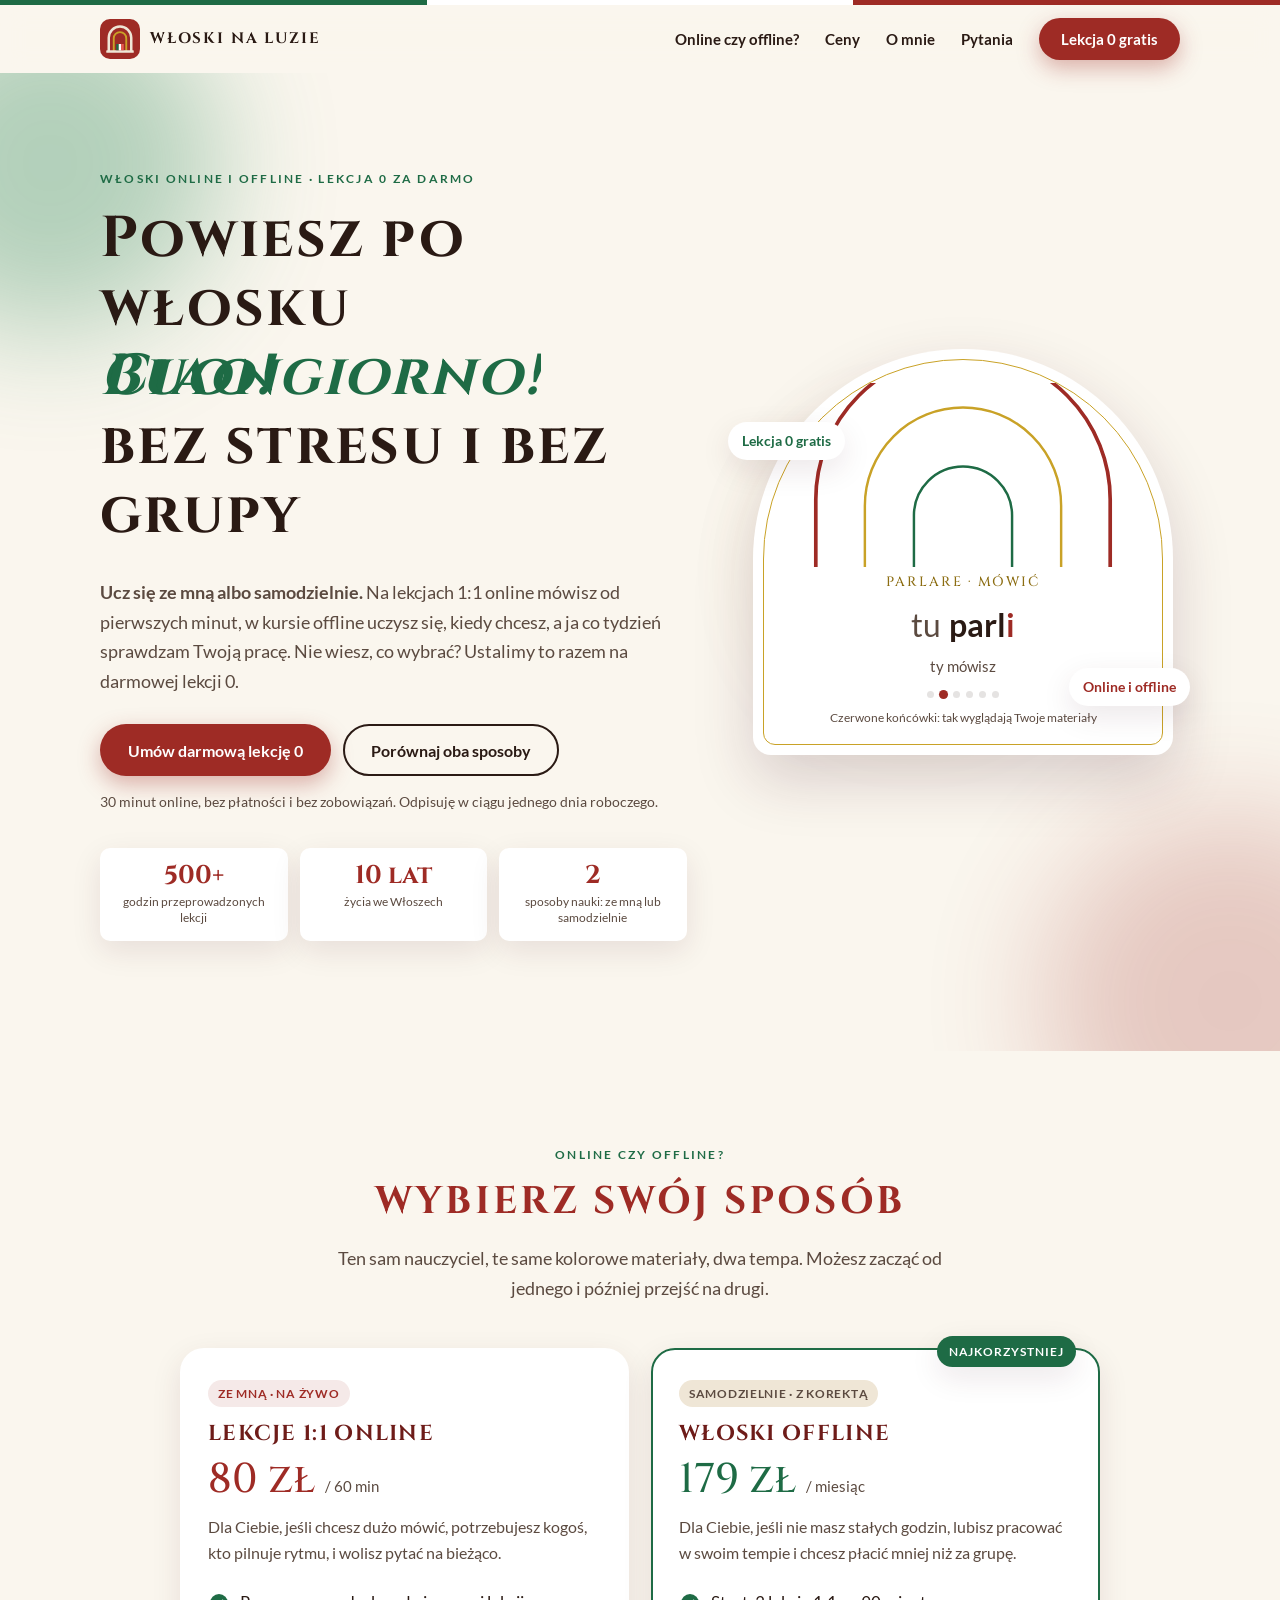
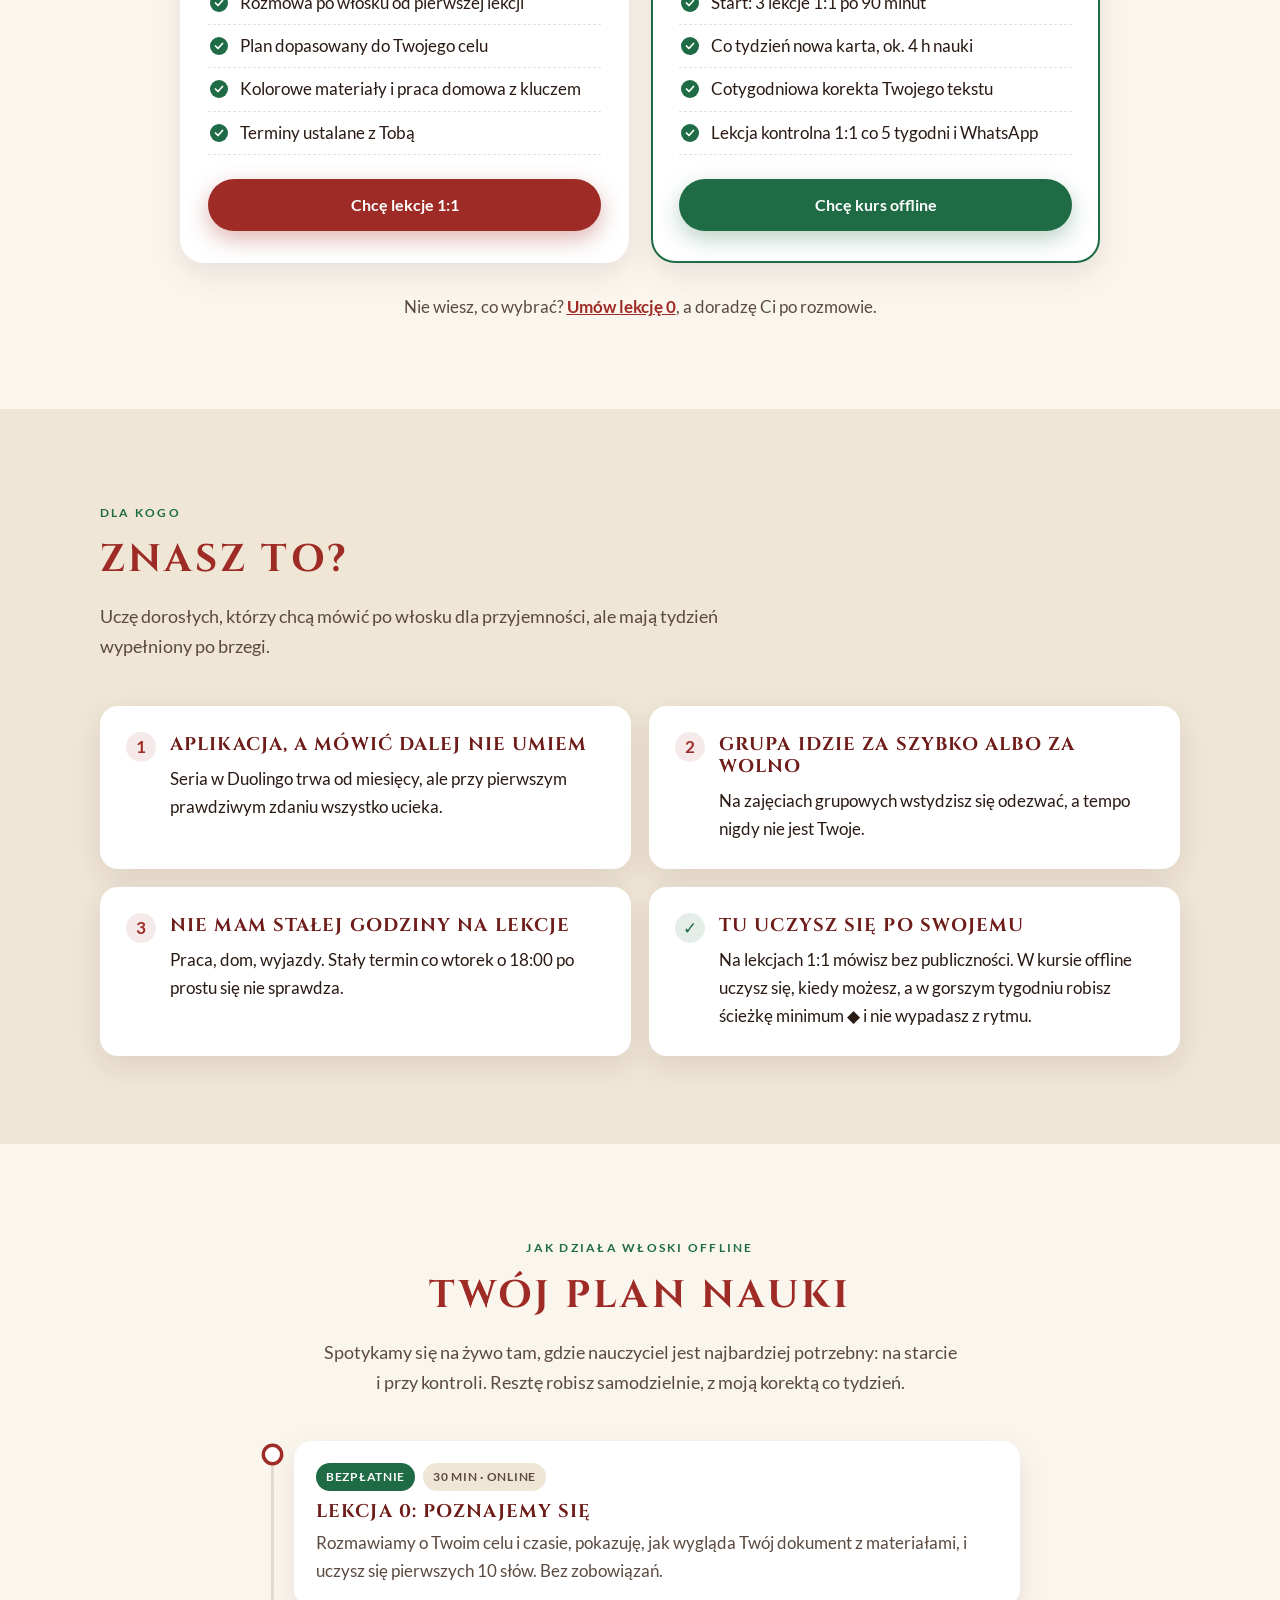
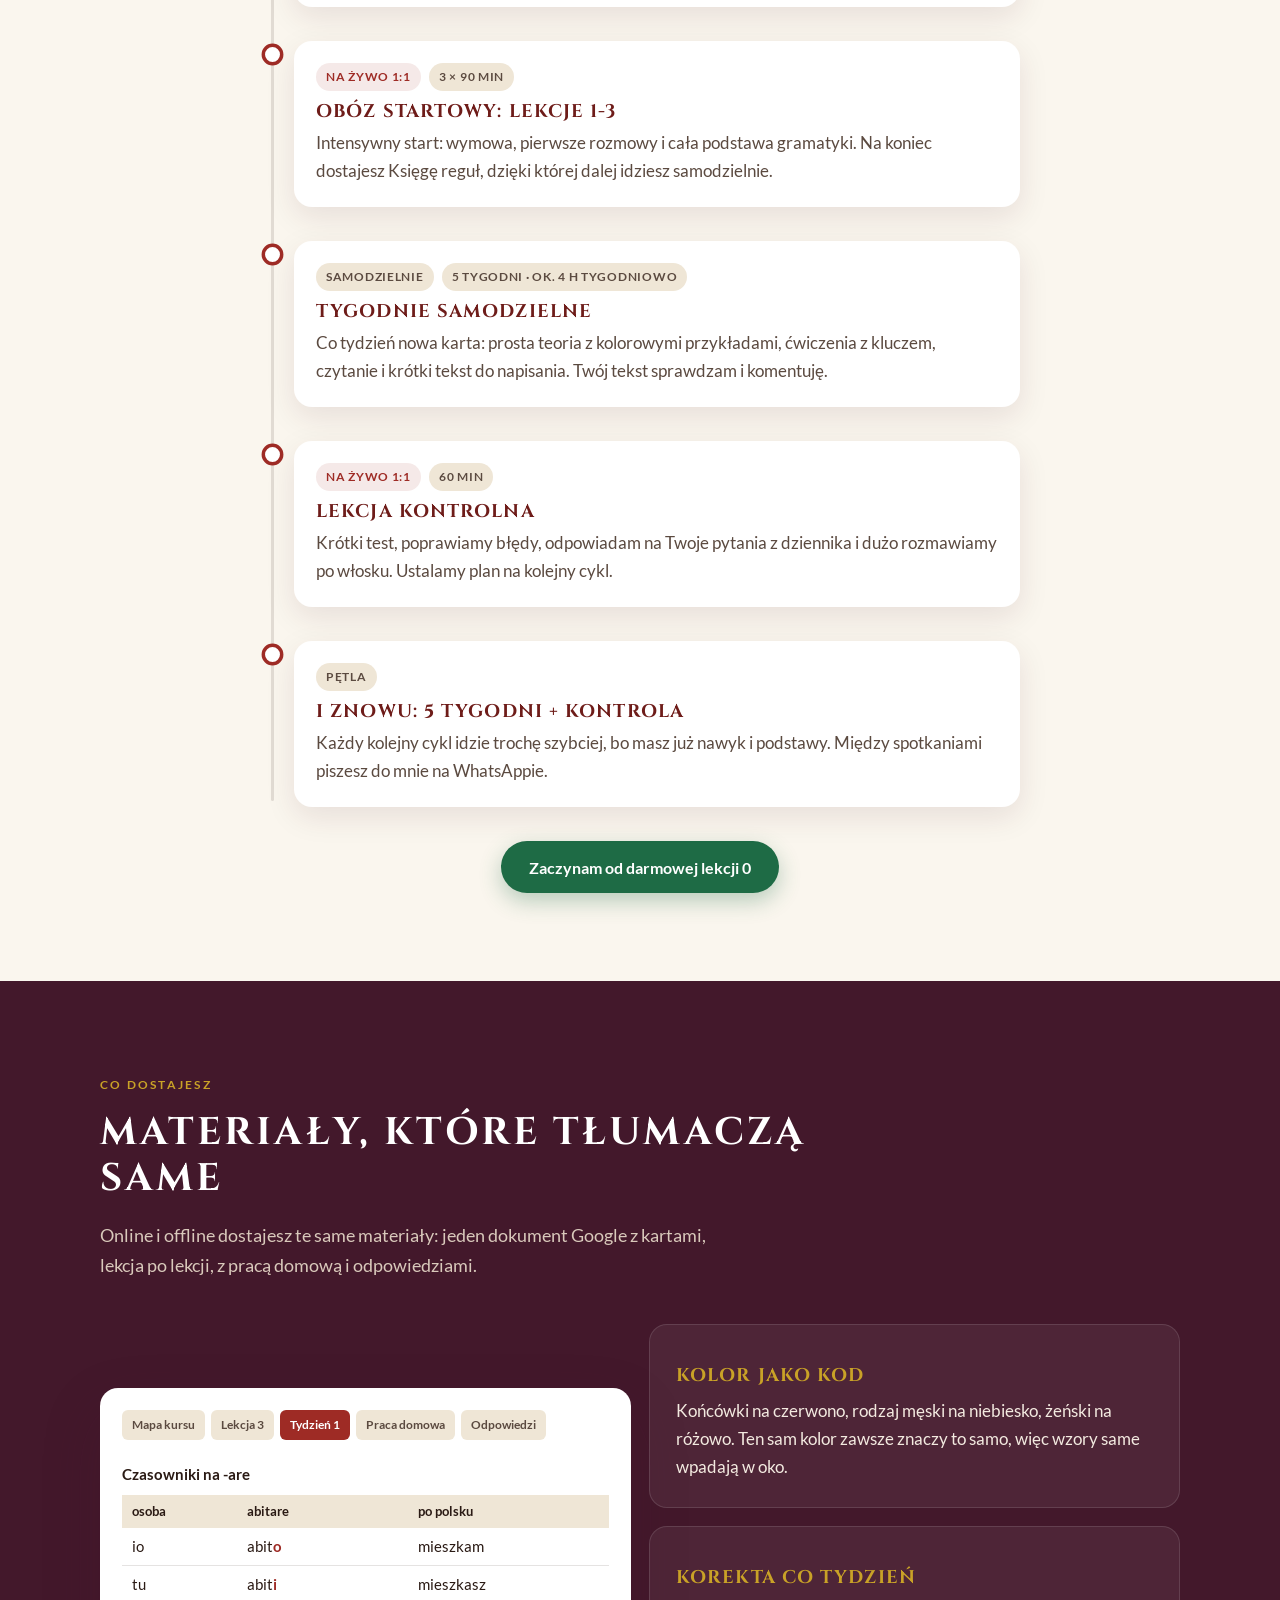
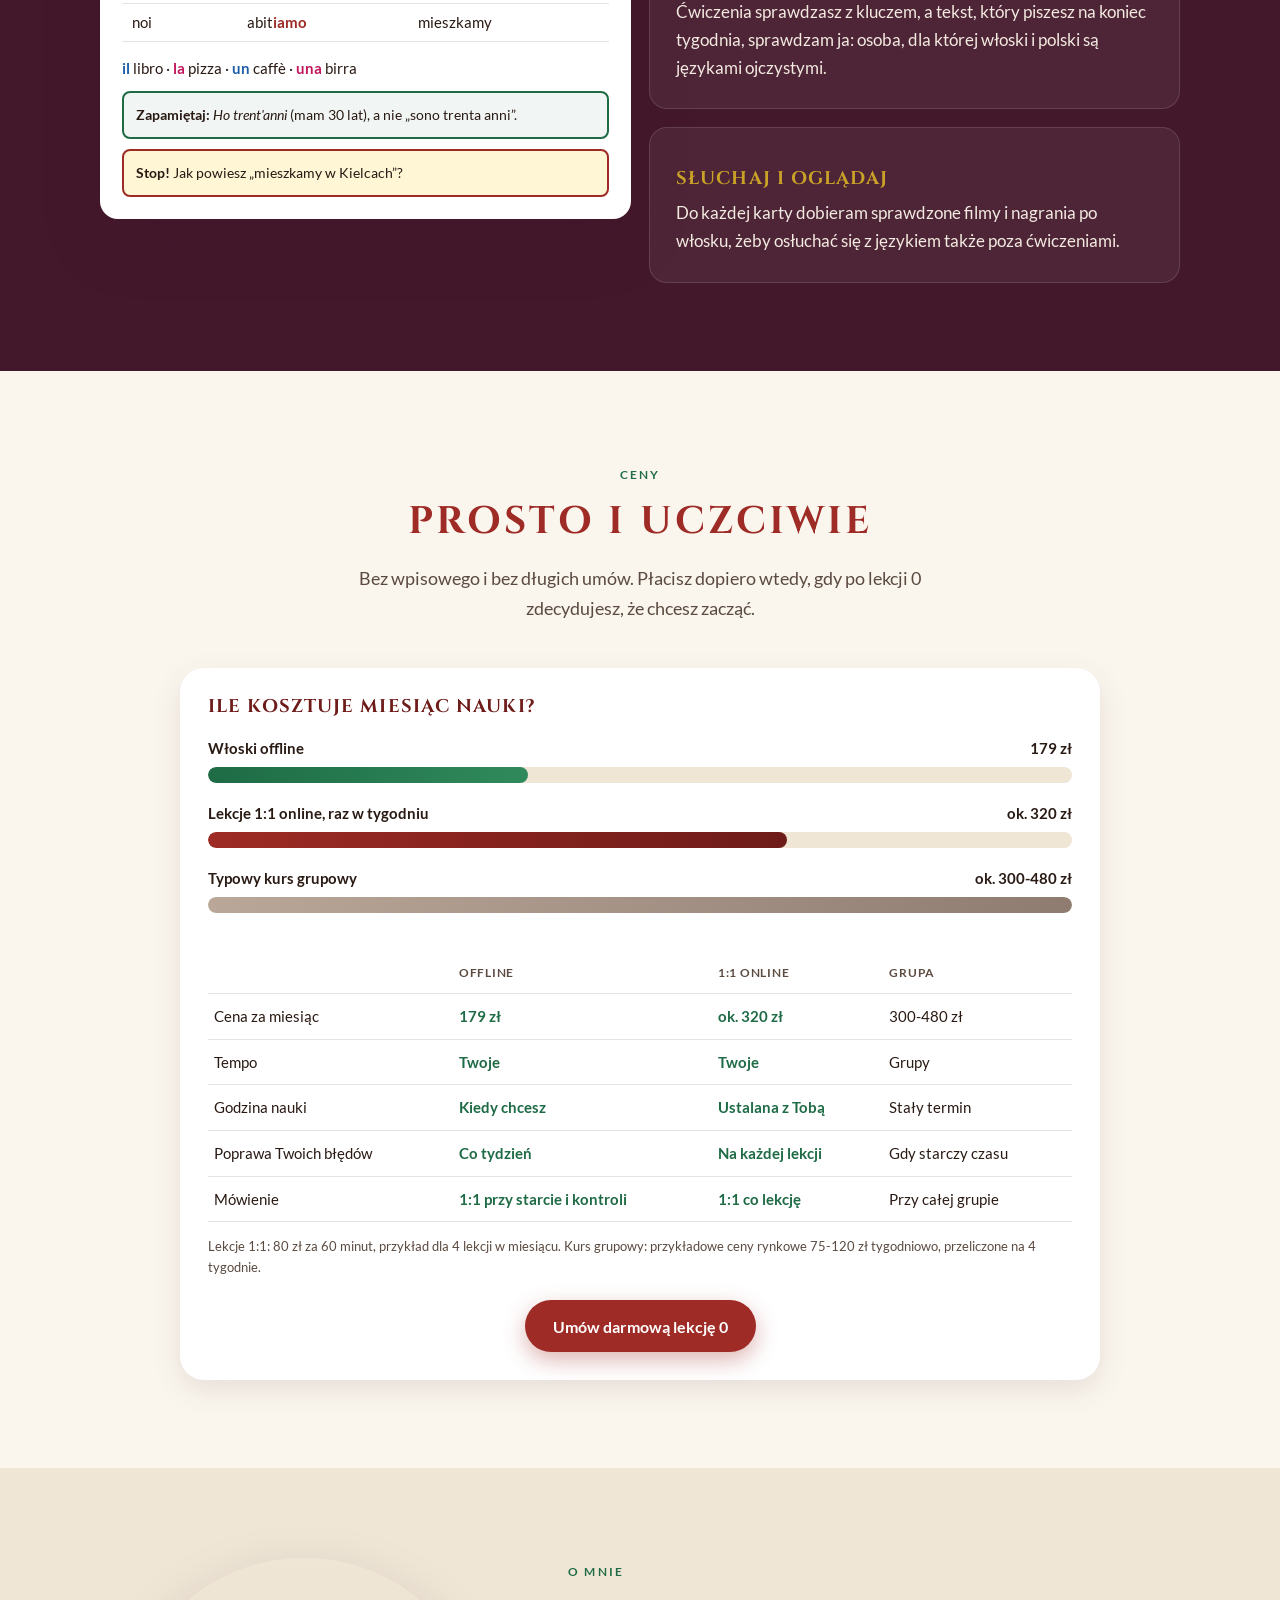
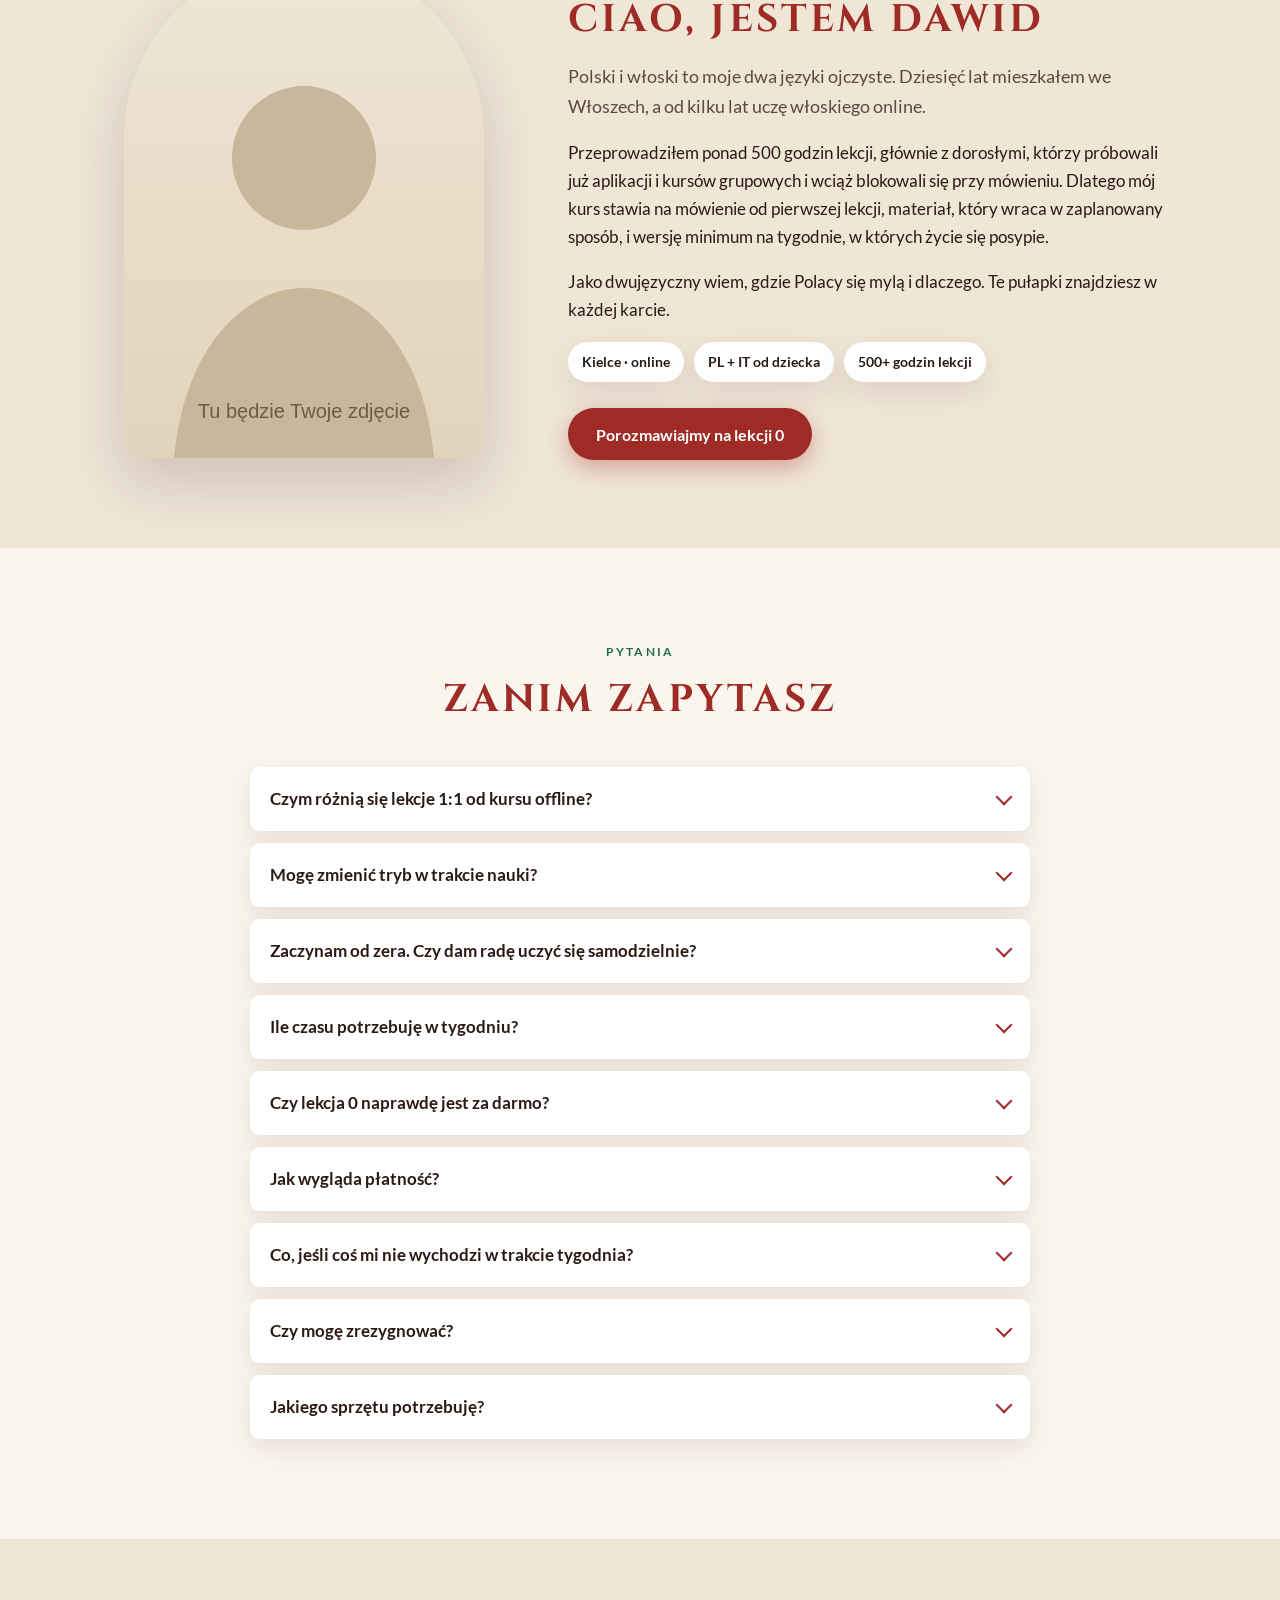
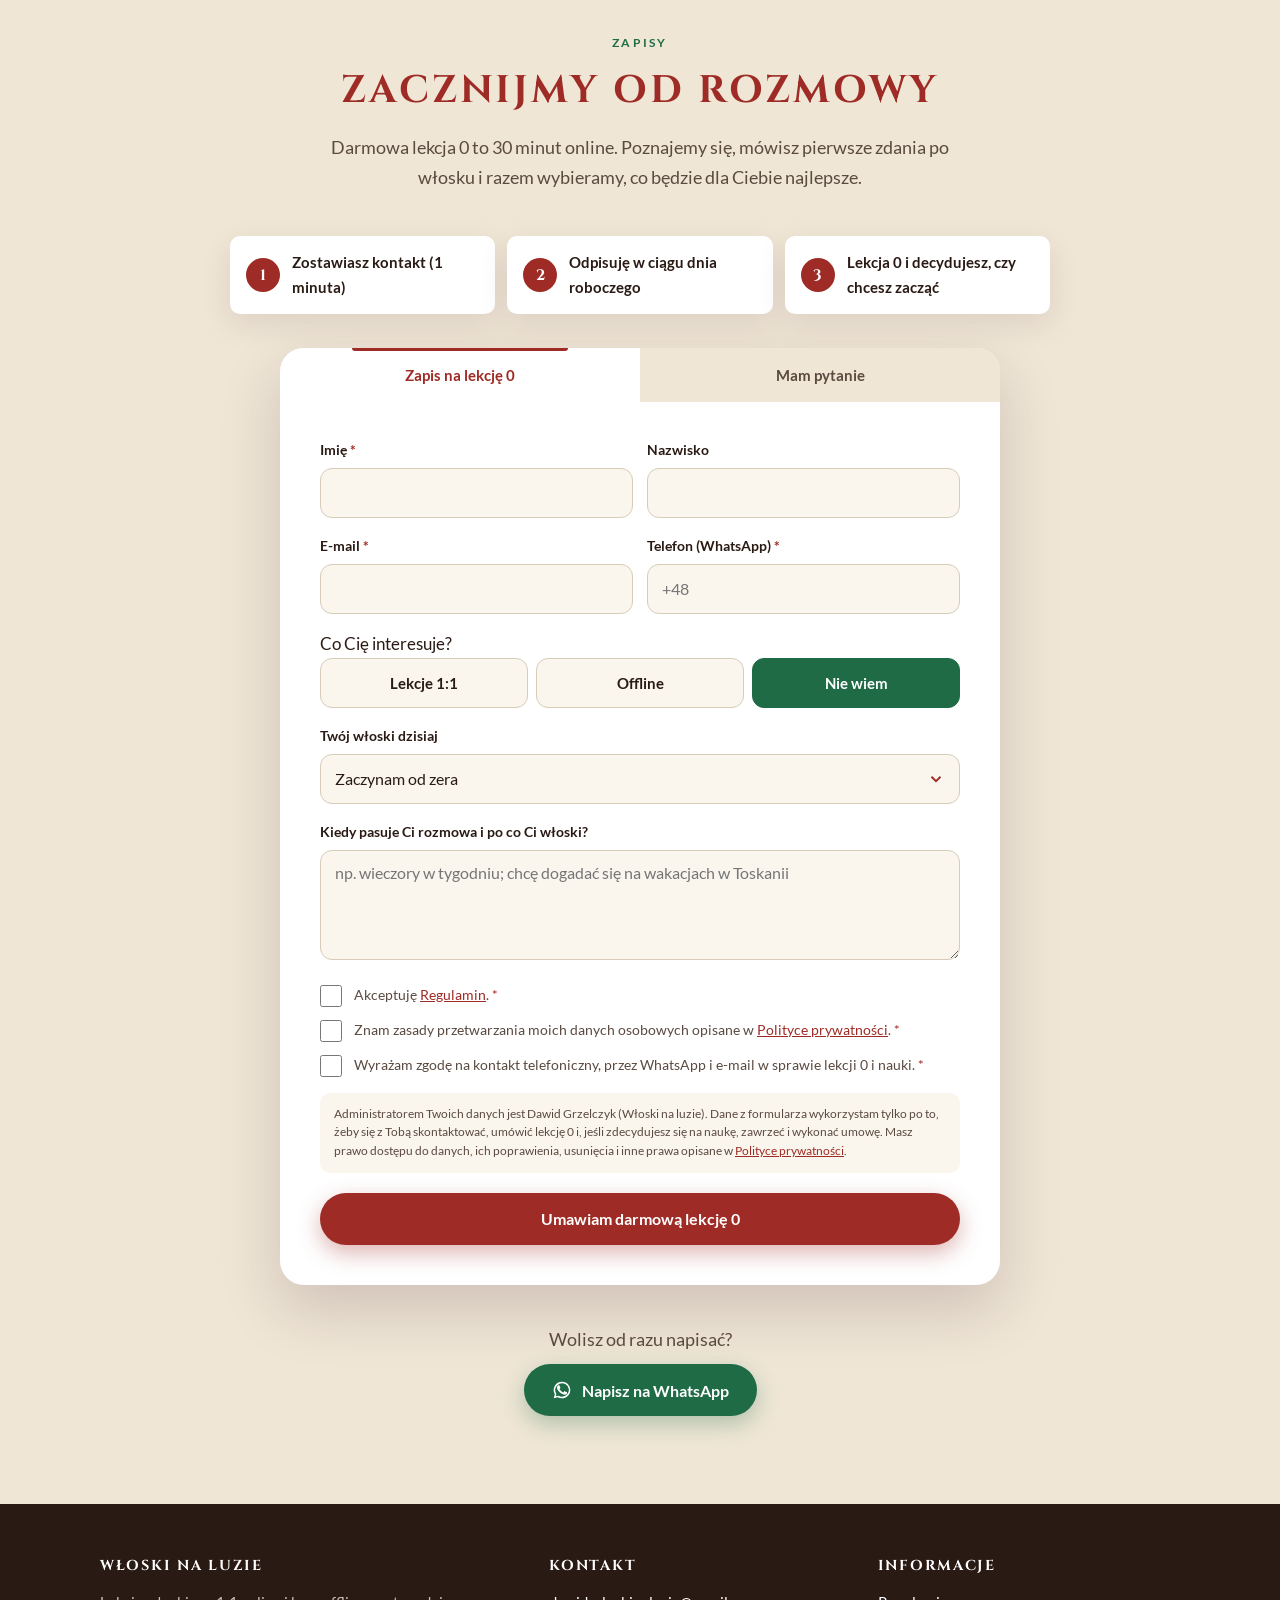
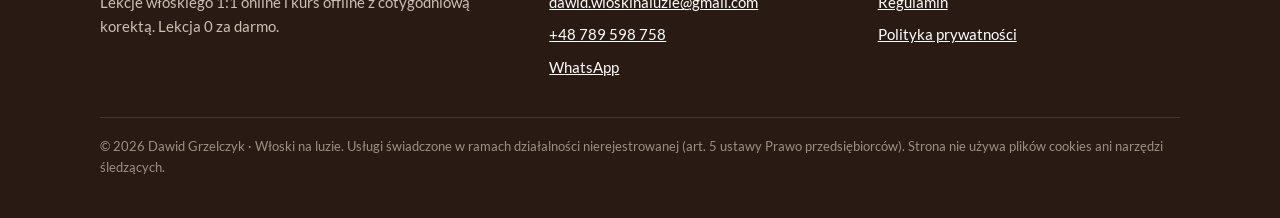
==== commit d22a3b0a: "Lekcje 1:1 online obok kursu offline, imię Dawid, poprawki sprzedażowe - sekcja wyboru: lekcje 1:1 (" ====
--- a/index.html
+++ b/index.html
@@ -3,12 +3,12 @@
 <head>
   <meta charset="utf-8">
   <meta name="viewport" content="width=device-width, initial-scale=1, viewport-fit=cover">
-  <title>Włoski na luzie · Włoski offline we własnym tempie</title>
-  <meta name="description" content="Kurs włoskiego offline: darmowa lekcja 0, trzy intensywne lekcje 1:1, potem nauka we własnym tempie z cotygodniową korektą i kontaktem na WhatsAppie. 179 zł miesięcznie.">
+  <title>Lekcje włoskiego online 1:1 i kurs offline · Włoski na luzie</title>
+  <meta name="description" content="Ucz się włoskiego ze mną na lekcjach 1:1 online (80 zł / 60 min) albo samodzielnie w kursie offline z cotygodniową korektą (179 zł / mies.). Pierwsza lekcja, 30 minut, za darmo.">
   <meta name="theme-color" content="#9E2B25">
   <meta property="og:type" content="website">
-  <meta property="og:title" content="Włoski na luzie · Włoski offline">
-  <meta property="og:description" content="Ucz się włoskiego we własnym tempie, z prowadzącym, który sprawdza Twoją pracę co tydzień. Lekcja 0 za darmo.">
+  <meta property="og:title" content="Włoski na luzie · włoski online i offline">
+  <meta property="og:description" content="Ucz się włoskiego ze mną albo samodzielnie. Lekcja 0 za darmo.">
   <meta property="og:image" content="assets/img/og-image.png">
   <meta property="og:locale" content="pl_PL">
   <link rel="icon" href="favicon.svg" type="image/svg+xml">
@@ -28,22 +28,22 @@
       <span>Włoski na luzie</span>
     </a>
     <ul class="nav-links">
-      <li><a href="#jak">Jak to działa</a></li>
-      <li><a href="#cena">Cena</a></li>
+      <li><a href="#wybierz">Online czy offline?</a></li>
+      <li><a href="#cena">Ceny</a></li>
       <li><a href="#o-mnie">O mnie</a></li>
       <li><a href="#faq">Pytania</a></li>
-      <li><a class="btn btn-primary" href="#zapisy">Zapisz się</a></li>
+      <li><a class="btn btn-primary" href="#zapisy">Lekcja 0 gratis</a></li>
     </ul>
     <button class="burger" id="burger" aria-label="Otwórz menu" aria-expanded="false" aria-controls="mobile-menu"><span></span></button>
   </div>
 </header>
 <nav class="mobile-menu" id="mobile-menu" aria-label="Menu">
-  <a href="#jak">Jak to działa</a>
-  <a href="#dla-kogo">Dla kogo</a>
-  <a href="#cena">Cena</a>
+  <a href="#wybierz">Online czy offline?</a>
+  <a href="#jak">Jak działa offline</a>
+  <a href="#cena">Ceny</a>
   <a href="#o-mnie">O mnie</a>
   <a href="#faq">Pytania</a>
-  <a class="btn btn-primary btn-block" href="#zapisy">Zapisz się na lekcję 0</a>
+  <a class="btn btn-primary btn-block" href="#zapisy">Umów darmową lekcję 0</a>
   <a class="btn btn-ghost btn-block" data-wa href="#">Napisz na WhatsApp</a>
 </nav>
 
@@ -56,7 +56,7 @@
   <div class="blob y" aria-hidden="true"></div>
   <div class="container hero-grid">
     <div>
-      <span class="eyebrow reveal">Włoski offline · kurs we własnym tempie</span>
+      <span class="eyebrow reveal">Włoski online i offline · lekcja 0 za darmo</span>
       <h1 class="reveal" data-delay="1">
         Powiesz po włosku
         <span class="accent">
@@ -68,18 +68,18 @@
             <span>Andiamo!</span>
           </span>
         </span>
-        bez stresu i grupy
+        bez stresu i bez grupy
       </h1>
-      <p class="lead reveal" data-delay="2">Uczysz się samodzielnie, kiedy chcesz, z materiałów pisanych tak, żeby tłumaczyły same. Ja sprawdzam Twoją pracę co tydzień, odpowiadam na WhatsAppie i co kilka tygodni rozmawiamy na żywo.</p>
+      <p class="lead reveal" data-delay="2"><strong>Ucz się ze mną albo samodzielnie.</strong> Na lekcjach 1:1 online mówisz od pierwszych minut, w kursie offline uczysz się, kiedy chcesz, a ja co tydzień sprawdzam Twoją pracę. Nie wiesz, co wybrać? Ustalimy to razem na darmowej lekcji 0.</p>
       <div class="hero-cta reveal" data-delay="3">
-        <a class="btn btn-primary" href="#zapisy">Zapisz się na darmową lekcję 0</a>
-        <a class="btn btn-ghost" href="#jak">Zobacz, jak to działa</a>
-      </div>
-      <p class="hero-note reveal" data-delay="3">Lekcja 0 trwa 30 minut, jest bezpłatna i do niczego nie zobowiązuje.</p>
+        <a class="btn btn-primary" href="#zapisy">Umów darmową lekcję 0</a>
+        <a class="btn btn-ghost" href="#wybierz">Porównaj oba sposoby</a>
+      </div>
+      <p class="hero-note reveal" data-delay="3">30 minut online, bez płatności i bez zobowiązań. Odpisuję w ciągu jednego dnia roboczego.</p>
       <div class="stats reveal" data-delay="4">
         <div class="stat"><b><span data-count="500">0</span>+</b><small>godzin przeprowadzonych lekcji</small></div>
         <div class="stat"><b><span data-count="10">0</span> lat</b><small>życia we Włoszech</small></div>
-        <div class="stat"><b><span data-count="4">0</span> h</b><small>nauki tygodniowo, w Twoim rytmie</small></div>
+        <div class="stat"><b><span data-count="2">0</span></b><small>sposoby nauki: ze mną lub samodzielnie</small></div>
       </div>
     </div>
 
@@ -99,8 +99,49 @@
         </div>
       </div>
       <div class="floating-chip c1">Lekcja 0 gratis</div>
-      <div class="floating-chip c2">Korekta co tydzień</div>
-    </div>
+      <div class="floating-chip c2">Online i offline</div>
+    </div>
+  </div>
+</section>
+
+<!-- DWA SPOSOBY -->
+<section class="section" id="wybierz">
+  <div class="container">
+    <div class="section-head center reveal">
+      <span class="eyebrow">Online czy offline?</span>
+      <h2>Wybierz swój sposób</h2>
+      <p class="lead">Ten sam nauczyciel, te same kolorowe materiały, dwa tempa. Możesz zacząć od jednego i później przejść na drugi.</p>
+    </div>
+    <div class="products">
+      <article class="product reveal">
+        <span class="tag red">Ze mną · na żywo</span>
+        <h3>Lekcje 1:1 online</h3>
+        <div class="product-price"><span data-cfg="priceLesson">80</span> zł <small>/ 60 min</small></div>
+        <p class="product-for">Dla Ciebie, jeśli chcesz dużo mówić, potrzebujesz kogoś, kto pilnuje rytmu, i wolisz pytać na bieżąco.</p>
+        <ul class="checks">
+          <li>Rozmowa po włosku od pierwszej lekcji</li>
+          <li>Plan dopasowany do Twojego celu</li>
+          <li>Kolorowe materiały i praca domowa z kluczem</li>
+          <li>Terminy ustalane z Tobą</li>
+        </ul>
+        <a class="btn btn-primary btn-block" href="#zapisy" data-product="Lekcje 1:1 online">Chcę lekcje 1:1</a>
+      </article>
+      <article class="product featured reveal" data-delay="1">
+        <span class="ribbon">Najkorzystniej</span>
+        <span class="tag">Samodzielnie · z korektą</span>
+        <h3>Włoski offline</h3>
+        <div class="product-price"><span data-cfg="priceMonthly">179</span> zł <small>/ miesiąc</small></div>
+        <p class="product-for">Dla Ciebie, jeśli nie masz stałych godzin, lubisz pracować w swoim tempie i chcesz płacić mniej niż za grupę.</p>
+        <ul class="checks">
+          <li>Start: 3 lekcje 1:1 po 90 minut</li>
+          <li>Co tydzień nowa karta, ok. 4 h nauki</li>
+          <li>Cotygodniowa korekta Twojego tekstu</li>
+          <li>Lekcja kontrolna 1:1 co 5 tygodni i WhatsApp</li>
+        </ul>
+        <a class="btn btn-green btn-block" href="#zapisy" data-product="Włoski offline">Chcę kurs offline</a>
+      </article>
+    </div>
+    <p class="center-note reveal">Nie wiesz, co wybrać? <a href="#zapisy" data-product="Jeszcze nie wiem">Umów lekcję 0</a>, a doradzę Ci po rozmowie.</p>
   </div>
 </section>
 
@@ -110,7 +151,7 @@
     <div class="section-head reveal">
       <span class="eyebrow">Dla kogo</span>
       <h2>Znasz to?</h2>
-      <p class="lead">Ten kurs jest dla dorosłych, którzy chcą mówić po włosku dla przyjemności, ale mają tydzień wypełniony po brzegi.</p>
+      <p class="lead">Uczę dorosłych, którzy chcą mówić po włosku dla przyjemności, ale mają tydzień wypełniony po brzegi.</p>
     </div>
     <div class="grid grid-2">
       <div class="card reveal">
@@ -123,7 +164,7 @@
         <div class="pain"><span class="x">3</span><div><h3 style="margin-top:2px">Nie mam stałej godziny na lekcje</h3><p>Praca, dom, wyjazdy. Stały termin co wtorek o 18:00 po prostu się nie sprawdza.</p></div></div>
       </div>
       <div class="card reveal" data-delay="3">
-        <div class="pain"><span class="x v">✓</span><div><h3 style="margin-top:2px">Tu uczysz się, kiedy możesz</h3><p>Około 4 godzin w tygodniu, w 5 krótkich sesjach. W gorszym tygodniu robisz ścieżkę minimum ◆ i nie wypadasz z rytmu.</p></div></div>
+        <div class="pain"><span class="x v">✓</span><div><h3 style="margin-top:2px">Tu uczysz się po swojemu</h3><p>Na lekcjach 1:1 mówisz bez publiczności. W kursie offline uczysz się, kiedy możesz, a w gorszym tygodniu robisz ścieżkę minimum ◆ i nie wypadasz z rytmu.</p></div></div>
       </div>
     </div>
   </div>
@@ -133,7 +174,7 @@
 <section class="section" id="jak">
   <div class="container">
     <div class="section-head center reveal">
-      <span class="eyebrow">Jak to działa</span>
+      <span class="eyebrow">Jak działa włoski offline</span>
       <h2>Twój plan nauki</h2>
       <p class="lead">Spotykamy się na żywo tam, gdzie nauczyciel jest najbardziej potrzebny: na starcie i przy kontroli. Resztę robisz samodzielnie, z moją korektą co tydzień.</p>
     </div>
@@ -177,6 +218,7 @@
       </li>
       </ol>
     </div>
+    <div class="cta-row reveal"><a class="btn btn-green" href="#zapisy" data-product="Włoski offline">Zaczynam od darmowej lekcji 0</a></div>
   </div>
 </section>
 
@@ -186,7 +228,7 @@
     <div class="section-head reveal">
       <span class="eyebrow">Co dostajesz</span>
       <h2>Materiały, które tłumaczą same</h2>
-      <p class="lead">Wszystko masz w jednym dokumencie Google z kartami: lekcja po lekcji, tydzień po tygodniu, z pracą domową i odpowiedziami.</p>
+      <p class="lead">Online i offline dostajesz te same materiały: jeden dokument Google z kartami, lekcja po lekcji, z pracą domową i odpowiedziami.</p>
     </div>
     <div class="grid grid-2" style="align-items:center">
       <div class="doc-demo reveal">
@@ -217,48 +259,38 @@
 <section class="section" id="cena">
   <div class="container">
     <div class="section-head center reveal">
-      <span class="eyebrow">Cena</span>
+      <span class="eyebrow">Ceny</span>
       <h2>Prosto i uczciwie</h2>
-      <p class="lead">Jedna miesięczna opłata, bez wpisowego i bez długich umów. Zaczynasz od darmowej rozmowy.</p>
-    </div>
-    <div class="price-wrap">
-      <div class="price-card reveal">
-        <span class="eyebrow">Włoski offline</span>
-        <div class="price"><span data-cfg="priceMonthly">179</span> zł <small>/ miesiąc</small></div>
-        <div class="per-week">czyli około <span id="per-week">41</span> zł tygodniowo</div>
-        <ul class="checks">
-          <li>Lekcja 0 (30 min) za darmo, przed jakąkolwiek płatnością</li>
-          <li>Obóz startowy: 3 lekcje 1:1 po 90 minut</li>
-          <li>Co tydzień nowa karta: teoria, ćwiczenia, klucz</li>
-          <li>Cotygodniowa korekta Twojego tekstu</li>
-          <li>Lekcja kontrolna 1:1 (60 min) po każdym bloku 5 tygodni</li>
-          <li>Kontakt na WhatsAppie między spotkaniami</li>
-          <li>Rezygnujesz w dowolnym momencie, z końcem opłaconego miesiąca</li>
-        </ul>
-        <a class="btn btn-primary btn-block" href="#zapisy">Zaczynam od lekcji 0</a>
-        <p class="fine">Płatność dopiero po rozmowie, gdy zdecydujesz, że chcesz zacząć. Szczegóły w <a href="regulamin.html">regulaminie</a>.</p>
-      </div>
-      <div class="compare reveal" data-delay="1">
-        <h3>Ile to kosztuje w porównaniu z grupą?</h3>
-        <div class="bar-row">
-          <div class="bar-label"><span>Włoski offline</span><span><span data-cfg="priceMonthly">179</span> zł / mies.</span></div>
-          <div class="bar"><i class="us" data-w="37"></i></div>
-        </div>
-        <div class="bar-row">
-          <div class="bar-label"><span>Typowy kurs grupowy</span><span>ok. 300-480 zł / mies.</span></div>
-          <div class="bar"><i class="them" data-w="100"></i></div>
-        </div>
+      <p class="lead">Bez wpisowego i bez długich umów. Płacisz dopiero wtedy, gdy po lekcji 0 zdecydujesz, że chcesz zacząć.</p>
+    </div>
+    <div class="compare compare-wide reveal">
+      <h3>Ile kosztuje miesiąc nauki?</h3>
+      <div class="bar-row">
+        <div class="bar-label"><span>Włoski offline</span><span><span data-cfg="priceMonthly">179</span> zł</span></div>
+        <div class="bar"><i class="us" data-w="37"></i></div>
+      </div>
+      <div class="bar-row">
+        <div class="bar-label"><span>Lekcje 1:1 online, raz w tygodniu</span><span>ok. <span id="per-month-1on1">320</span> zł</span></div>
+        <div class="bar"><i class="us2" data-w="67"></i></div>
+      </div>
+      <div class="bar-row">
+        <div class="bar-label"><span>Typowy kurs grupowy</span><span>ok. 300-480 zł</span></div>
+        <div class="bar"><i class="them" data-w="100"></i></div>
+      </div>
+      <div class="table-scroll">
         <table class="compare-table">
-          <thead><tr><th></th><th>Włoski offline</th><th>Kurs grupowy</th></tr></thead>
+          <thead><tr><th></th><th>Offline</th><th>1:1 online</th><th>Grupa</th></tr></thead>
           <tbody>
-            <tr><td>Tempo</td><td class="y">Twoje</td><td>Grupy</td></tr>
-            <tr><td>Godzina nauki</td><td class="y">Kiedy chcesz</td><td>Stały termin</td></tr>
-            <tr><td>Poprawa Twoich błędów</td><td class="y">Co tydzień, indywidualnie</td><td>Gdy starczy czasu</td></tr>
-            <tr><td>Rozmowa na żywo</td><td class="y">1:1, bez publiczności</td><td>Przy całej grupie</td></tr>
+            <tr><td>Cena za miesiąc</td><td class="y">179 zł</td><td class="y">ok. 320 zł</td><td>300-480 zł</td></tr>
+            <tr><td>Tempo</td><td class="y">Twoje</td><td class="y">Twoje</td><td>Grupy</td></tr>
+            <tr><td>Godzina nauki</td><td class="y">Kiedy chcesz</td><td class="y">Ustalana z Tobą</td><td>Stały termin</td></tr>
+            <tr><td>Poprawa Twoich błędów</td><td class="y">Co tydzień</td><td class="y">Na każdej lekcji</td><td>Gdy starczy czasu</td></tr>
+            <tr><td>Mówienie</td><td class="y">1:1 przy starcie i kontroli</td><td class="y">1:1 co lekcję</td><td>Przy całej grupie</td></tr>
           </tbody>
         </table>
-        <p class="fine">Kurs grupowy: przykładowe ceny rynkowe 75-120 zł tygodniowo, przeliczone na 4 tygodnie.</p>
-      </div>
+      </div>
+      <p class="fine">Lekcje 1:1: <span data-cfg="priceLesson">80</span> zł za 60 minut, przykład dla 4 lekcji w miesiącu. Kurs grupowy: przykładowe ceny rynkowe 75-120 zł tygodniowo, przeliczone na 4 tygodnie.</p>
+      <div class="cta-row"><a class="btn btn-primary" href="#zapisy">Umów darmową lekcję 0</a></div>
     </div>
   </div>
 </section>
@@ -267,11 +299,11 @@
 <section class="section alt" id="o-mnie">
   <div class="container about">
     <div class="portrait reveal">
-      <img src="assets/img/portret-zaslepka.svg" alt="Zdjęcie prowadzącego" width="400" height="500" loading="lazy">
+      <img src="assets/img/portret.jpg" onerror="this.onerror=null;this.src='assets/img/portret-zaslepka.svg'" alt="Dawid, nauczyciel włoskiego" width="400" height="500" loading="lazy">
     </div>
     <div class="reveal" data-delay="1">
       <span class="eyebrow">O mnie</span>
-      <h2>Ciao, jestem Dejf</h2>
+      <h2>Ciao, jestem Dawid</h2>
       <p class="lead">Polski i włoski to moje dwa języki ojczyste. Dziesięć lat mieszkałem we Włoszech, a od kilku lat uczę włoskiego online.</p>
       <p>Przeprowadziłem ponad 500 godzin lekcji, głównie z dorosłymi, którzy próbowali już aplikacji i kursów grupowych i wciąż blokowali się przy mówieniu. Dlatego mój kurs stawia na mówienie od pierwszej lekcji, materiał, który wraca w zaplanowany sposób, i wersję minimum na tygodnie, w których życie się posypie.</p>
       <p>Jako dwujęzyczny wiem, gdzie Polacy się mylą i dlaczego. Te pułapki znajdziesz w każdej karcie.</p>
@@ -280,6 +312,7 @@
         <span>PL + IT od dziecka</span>
         <span>500+ godzin lekcji</span>
       </div>
+      <a class="btn btn-primary" style="margin-top:26px" href="#zapisy">Porozmawiajmy na lekcji 0</a>
     </div>
   </div>
 </section>
@@ -302,12 +335,14 @@
       <h2>Zanim zapytasz</h2>
     </div>
     <div class="faq">
+      <details class="reveal"><summary>Czym różnią się lekcje 1:1 od kursu offline?</summary><div class="ans"><p>Na lekcjach 1:1 spotykamy się co tydzień na żywo i dużo rozmawiamy. W kursie offline uczysz się samodzielnie, w swoim czasie, z gotowych kart, a ja co tydzień sprawdzam Twój tekst i widzimy się na żywo na starcie i co 5 tygodni. Offline jest tańszy, 1:1 daje więcej mówienia.</p></div></details>
+      <details class="reveal"><summary>Mogę zmienić tryb w trakcie nauki?</summary><div class="ans"><p>Tak. Napisz do mnie, a od kolejnego miesiąca przejdziesz z offline na 1:1 albo odwrotnie. Materiały zostają te same, więc nic nie tracisz.</p></div></details>
       <details class="reveal"><summary>Zaczynam od zera. Czy dam radę uczyć się samodzielnie?</summary><div class="ans"><p>Tak, kurs jest od zera. Trzy pierwsze lekcje robimy razem na żywo, a materiały do pracy samodzielnej piszę prostym językiem, z przykładami przed każdą regułą i z kluczem do każdego ćwiczenia.</p></div></details>
-      <details class="reveal"><summary>Ile czasu potrzebuję w tygodniu?</summary><div class="ans"><p>Około 4 godzin, podzielonych na 5 sesji po 45-60 minut. W gorszym tygodniu wystarczy ścieżka minimum ◆, czyli mniej więcej jedna trzecia materiału.</p></div></details>
+      <details class="reveal"><summary>Ile czasu potrzebuję w tygodniu?</summary><div class="ans"><p>Na lekcjach 1:1: lekcja (60 minut) plus praca domowa w Twoim tempie. W kursie offline: około 4 godzin, podzielonych na 5 sesji po 45-60 minut. W gorszym tygodniu wystarczy ścieżka minimum ◆, czyli mniej więcej jedna trzecia materiału.</p></div></details>
       <details class="reveal"><summary>Czy lekcja 0 naprawdę jest za darmo?</summary><div class="ans"><p>Tak. To 30 minut rozmowy online. Po niej decydujesz, czy chcesz zacząć. Nic nie płacisz, dopóki nie zdecydujesz.</p></div></details>
-      <details class="reveal"><summary>Jak wygląda płatność?</summary><div class="ans"><p>Po lekcji 0, jeśli chcesz zacząć, wysyłam Ci link do płatności lub dane do przelewu. Płacisz z góry za miesiąc i możesz zrezygnować w dowolnym momencie.</p></div></details>
+      <details class="reveal"><summary>Jak wygląda płatność?</summary><div class="ans"><p>Po lekcji 0, jeśli chcesz zacząć, wysyłam Ci link do płatności lub dane do przelewu. Kurs offline opłacasz z góry za miesiąc, lekcje 1:1 z góry przed lekcją. Możesz zrezygnować w dowolnym momencie.</p></div></details>
       <details class="reveal"><summary>Co, jeśli coś mi nie wychodzi w trakcie tygodnia?</summary><div class="ans"><p>Piszesz do mnie na WhatsAppie. Pytania zbieramy też w dzienniku tygodnia i omawiamy je na lekcji kontrolnej.</p></div></details>
-      <details class="reveal"><summary>Czy mogę zrezygnować?</summary><div class="ans"><p>Tak, w każdej chwili, z końcem opłaconego miesiąca. Masz też ustawowe 14 dni na odstąpienie od umowy. Wszystko opisuję w <a href="regulamin.html">regulaminie</a>.</p></div></details>
+      <details class="reveal"><summary>Czy mogę zrezygnować?</summary><div class="ans"><p>Tak, w każdej chwili: z kursu offline z końcem opłaconego miesiąca, z lekcji 1:1 po prostu nie umawiając kolejnych. Masz też ustawowe 14 dni na odstąpienie od umowy. Wszystko opisuję w <a href="regulamin.html">regulaminie</a>.</p></div></details>
       <details class="reveal"><summary>Jakiego sprzętu potrzebuję?</summary><div class="ans"><p>Telefonu lub komputera z dostępem do internetu i konta Google (do dokumentu z materiałami). Lekcje na żywo odbywają się online.</p></div></details>
     </div>
   </div>
@@ -319,8 +354,13 @@
     <div class="section-head center reveal">
       <span class="eyebrow">Zapisy</span>
       <h2>Zacznijmy od rozmowy</h2>
-      <p class="lead">Zostaw kontakt, a odezwę się w ciągu jednego dnia roboczego, żeby umówić bezpłatną lekcję 0.</p>
-    </div>
+      <p class="lead">Darmowa lekcja 0 to 30 minut online. Poznajemy się, mówisz pierwsze zdania po włosku i razem wybieramy, co będzie dla Ciebie najlepsze.</p>
+    </div>
+    <ol class="start-steps reveal">
+      <li><b>1</b><span>Zostawiasz kontakt (1 minuta)</span></li>
+      <li><b>2</b><span>Odpisuję w ciągu dnia roboczego</span></li>
+      <li><b>3</b><span>Lekcja 0 i decydujesz, czy chcesz zacząć</span></li>
+    </ol>
 
     <div class="form-wrap reveal">
       <div class="tabs" role="tablist">
@@ -338,6 +378,14 @@
           <div class="row2">
             <div class="field"><label class="lbl" for="z-email">E-mail <em>*</em></label><input id="z-email" name="email" type="email" autocomplete="email" inputmode="email" required><div class="err-msg">Podaj poprawny e-mail.</div></div>
             <div class="field"><label class="lbl" for="z-tel">Telefon (WhatsApp) <em>*</em></label><input id="z-tel" name="telefon" type="tel" autocomplete="tel" inputmode="tel" placeholder="+48" required pattern="[0-9 +()\-]{9,}"><div class="err-msg">Podaj numer telefonu.</div></div>
+          </div>
+          <div class="field">
+            <span class="lbl" id="z-produkt-lbl">Co Cię interesuje?</span>
+            <div class="seg" role="radiogroup" aria-labelledby="z-produkt-lbl">
+              <label><input type="radio" name="produkt" value="Lekcje 1:1 online"><span>Lekcje 1:1</span></label>
+              <label><input type="radio" name="produkt" value="Włoski offline"><span>Offline</span></label>
+              <label><input type="radio" name="produkt" value="Jeszcze nie wiem" checked><span>Nie wiem</span></label>
+            </div>
           </div>
           <div class="field">
             <label class="lbl" for="z-poziom">Twój włoski dzisiaj</label>
@@ -355,11 +403,11 @@
 
           <label class="consent"><input type="checkbox" name="zgoda_regulamin" value="tak" required><span>Akceptuję <a href="regulamin.html" target="_blank">Regulamin</a>. <em style="color:var(--red);font-style:normal">*</em></span></label>
           <label class="consent"><input type="checkbox" name="zgoda_rodo" value="tak" required><span>Znam zasady przetwarzania moich danych osobowych opisane w <a href="polityka-prywatnosci.html" target="_blank">Polityce prywatności</a>. <em style="color:var(--red);font-style:normal">*</em></span></label>
-          <label class="consent"><input type="checkbox" name="zgoda_kontakt" value="tak" required><span>Wyrażam zgodę na kontakt telefoniczny, przez WhatsApp i e-mail w sprawie lekcji 0 i kursu. <em style="color:var(--red);font-style:normal">*</em></span></label>
-
-          <p class="rodo-info">Administratorem Twoich danych jest <span data-cfg="ownerName">[Imię i Nazwisko]</span> (Włoski na luzie). Dane z formularza wykorzystam tylko po to, żeby się z Tobą skontaktować, umówić lekcję 0 i, jeśli zdecydujesz się na kurs, zawrzeć i wykonać umowę. Masz prawo dostępu do danych, ich poprawienia, usunięcia i inne prawa opisane w <a href="polityka-prywatnosci.html" target="_blank">Polityce prywatności</a>.</p>
-
-          <button class="btn btn-primary btn-block" type="submit"><span class="spinner" aria-hidden="true"></span><span class="label">Wyślij zgłoszenie</span></button>
+          <label class="consent"><input type="checkbox" name="zgoda_kontakt" value="tak" required><span>Wyrażam zgodę na kontakt telefoniczny, przez WhatsApp i e-mail w sprawie lekcji 0 i nauki. <em style="color:var(--red);font-style:normal">*</em></span></label>
+
+          <p class="rodo-info">Administratorem Twoich danych jest <span data-cfg="ownerName">[Imię i Nazwisko]</span> (Włoski na luzie). Dane z formularza wykorzystam tylko po to, żeby się z Tobą skontaktować, umówić lekcję 0 i, jeśli zdecydujesz się na naukę, zawrzeć i wykonać umowę. Masz prawo dostępu do danych, ich poprawienia, usunięcia i inne prawa opisane w <a href="polityka-prywatnosci.html" target="_blank">Polityce prywatności</a>.</p>
+
+          <button class="btn btn-primary btn-block" type="submit"><span class="spinner" aria-hidden="true"></span><span class="label">Umawiam darmową lekcję 0</span></button>
           <div class="form-status" role="status" aria-live="polite"></div>
         </form>
       </div>
@@ -402,7 +450,7 @@
     <div class="footer-grid">
       <div>
         <h4>Włoski na luzie</h4>
-        <p>Włoski offline: nauka we własnym tempie z cotygodniową korektą i lekcjami 1:1 online.</p>
+        <p>Lekcje włoskiego 1:1 online i kurs offline z cotygodniową korektą. Lekcja 0 za darmo.</p>
       </div>
       <div>
         <h4>Kontakt</h4>
@@ -427,7 +475,7 @@
 </footer>
 
 <div class="mobile-cta" id="mobile-cta" aria-hidden="true">
-  <a class="btn btn-primary" href="#zapisy" tabindex="-1">Lekcja 0 za darmo</a>
+  <a class="btn btn-primary" href="#zapisy" tabindex="-1">Darmowa lekcja 0</a>
   <a class="btn wa" data-wa href="#" aria-label="WhatsApp" tabindex="-1">
     <svg viewBox="0 0 24 24" fill="currentColor" aria-hidden="true"><path d="M17.5 14.4c-.3-.1-1.8-.9-2-1-.3-.1-.5-.1-.7.1-.2.3-.8 1-.9 1.2-.2.2-.3.2-.6.1-.3-.1-1.3-.5-2.4-1.5-.9-.8-1.5-1.8-1.7-2.1-.2-.3 0-.5.1-.6l.4-.5c.2-.2.2-.3.3-.5.1-.2 0-.4 0-.5l-.9-2.2c-.2-.6-.5-.5-.7-.5h-.6c-.2 0-.5.1-.8.4-.3.3-1 1-1 2.5s1.1 2.9 1.2 3.1c.1.2 2.1 3.2 5.1 4.5.7.3 1.3.5 1.7.6.7.2 1.4.2 1.9.1.6-.1 1.8-.7 2-1.4.2-.7.2-1.3.2-1.4-.1-.2-.3-.3-.6-.4zM12 2a10 10 0 0 0-8.6 15.1L2 22l5-1.3A10 10 0 1 0 12 2zm0 18.2c-1.5 0-3-.4-4.2-1.2l-.3-.2-3 .8.8-2.9-.2-.3A8.2 8.2 0 1 1 12 20.2z"/></svg>
   </a>
--- a/assets/css/style.css
+++ b/assets/css/style.css
@@ -144,7 +144,8 @@
 
 /* ---------- Hero ---------- */
 .hero { position: relative; overflow: hidden; padding: 56px 0 80px; }
-.hero-grid { display: grid; gap: 40px; align-items: center; position: relative; z-index: 2; }
+.hero-grid { display: grid; grid-template-columns: minmax(0, 1fr); gap: 40px; align-items: center; position: relative; z-index: 2; }
+.hero-grid > * { min-width: 0; }
 .hero h1 { color: var(--ink); }
 .hero h1 .accent { color: var(--red); display: block; }
 .rotator {
@@ -446,3 +447,50 @@
   .nav, .mobile-menu, .mobile-cta, .tricolore { display: none !important; }
   body { background: #fff; }
 }
+
+/* ---------- Dwa produkty ---------- */
+.products { display: grid; gap: 22px; max-width: 920px; margin: 0 auto; }
+@media (min-width: 820px) { .products { grid-template-columns: 1fr 1fr; align-items: stretch; } }
+.product {
+  position: relative; background: var(--white); border-radius: 24px; padding: 30px 26px; box-shadow: var(--shadow);
+  border: 2px solid transparent; display: flex; flex-direction: column; transition: transform .35s var(--ease), box-shadow .35s var(--ease);
+}
+.product:hover { transform: translateY(-4px); box-shadow: var(--shadow-lg); }
+.product.featured { border-color: var(--green); }
+.product h3 { font-size: 1.35rem; margin: 14px 0 4px; }
+.product .tag { align-self: flex-start; }
+.product .checks { flex: 1; }
+.product-price { font-family: var(--font-head); font-size: 2.6rem; color: var(--red); line-height: 1.1; margin: 6px 0 12px; }
+.product.featured .product-price { color: var(--green); }
+.product-price small { font-family: var(--font-body); font-size: .95rem; color: var(--ink-soft); }
+.product-for { color: var(--ink-soft); font-size: .98rem; }
+.ribbon {
+  position: absolute; top: -14px; right: 22px; background: var(--green); color: #fff; font-size: .75rem; font-weight: 700;
+  letter-spacing: .08em; text-transform: uppercase; padding: 6px 12px; border-radius: 999px; box-shadow: var(--shadow);
+}
+.center-note { text-align: center; margin: 30px 0 0; color: var(--ink-soft); }
+.center-note a { font-weight: 700; }
+.cta-row { text-align: center; margin-top: 34px; }
+.compare-wide { max-width: 920px; margin: 0 auto; }
+.compare-wide .cta-row { margin-top: 22px; }
+.bar i.us2 { background: linear-gradient(90deg, var(--red), var(--red-dark)); }
+.table-scroll { overflow-x: auto; -webkit-overflow-scrolling: touch; }
+.table-scroll .compare-table { min-width: 460px; }
+
+/* ---------- Jak zacząć ---------- */
+.start-steps { list-style: none; padding: 0; margin: 0 auto 34px; max-width: 820px; display: grid; gap: 12px; }
+@media (min-width: 760px) { .start-steps { grid-template-columns: repeat(3, 1fr); } }
+.start-steps li { display: flex; align-items: center; gap: 12px; background: var(--white); border-radius: var(--radius-sm); padding: 14px 16px; box-shadow: var(--shadow); font-weight: 700; font-size: .95rem; }
+.start-steps b { flex: none; width: 34px; height: 34px; border-radius: 50%; display: grid; place-items: center; background: var(--red); color: #fff; font-family: var(--font-head); }
+
+/* ---------- Wybór produktu w formularzu ---------- */
+.seg { display: grid; grid-template-columns: repeat(3, 1fr); gap: 8px; }
+.seg label { cursor: pointer; position: relative; }
+.seg input { position: absolute; opacity: 0; pointer-events: none; }
+.seg span {
+  display: flex; align-items: center; justify-content: center; text-align: center; min-height: 50px; padding: 6px 8px;
+  border: 1.5px solid #D8CBB8; border-radius: 12px; background: var(--cream); font-weight: 700; font-size: .92rem;
+  transition: background .2s, border-color .2s, color .2s;
+}
+.seg input:checked + span { background: var(--green); border-color: var(--green); color: #fff; }
+.seg input:focus-visible + span { outline: 3px solid var(--gold); outline-offset: 2px; }
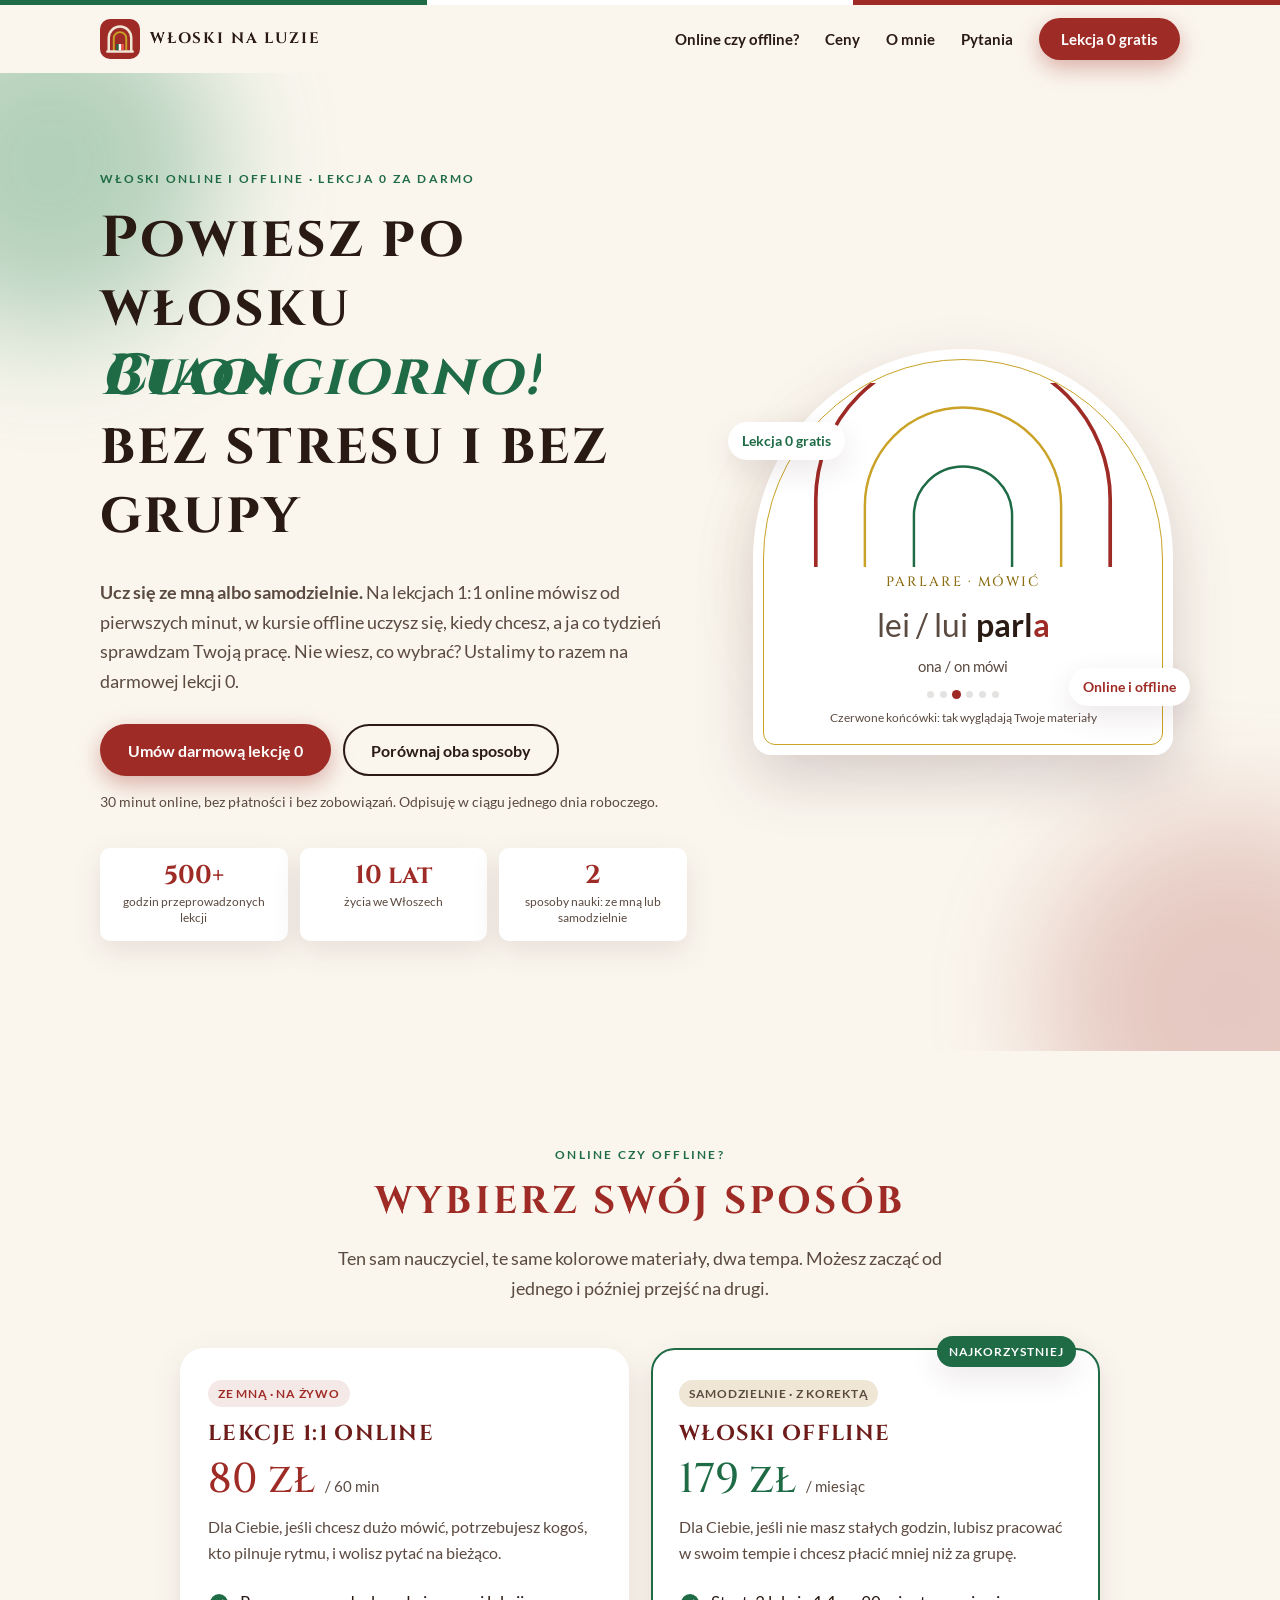
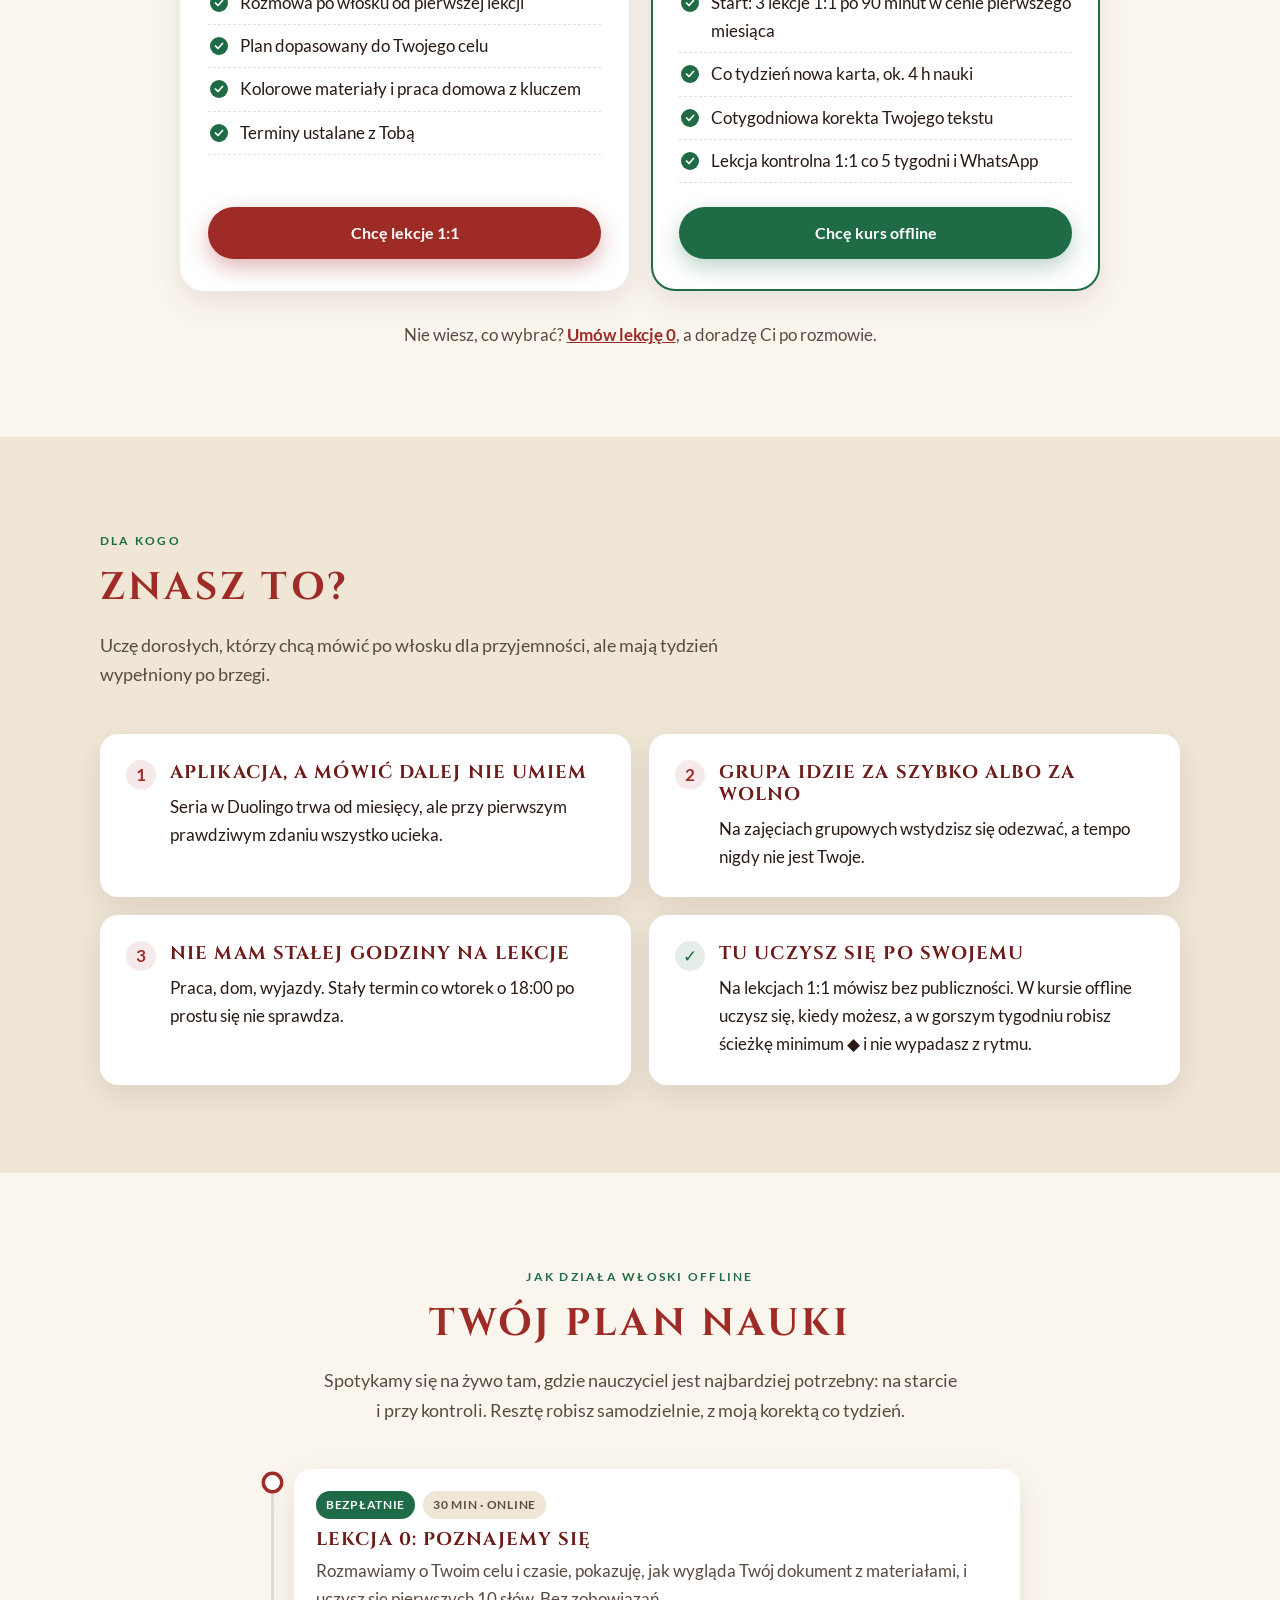
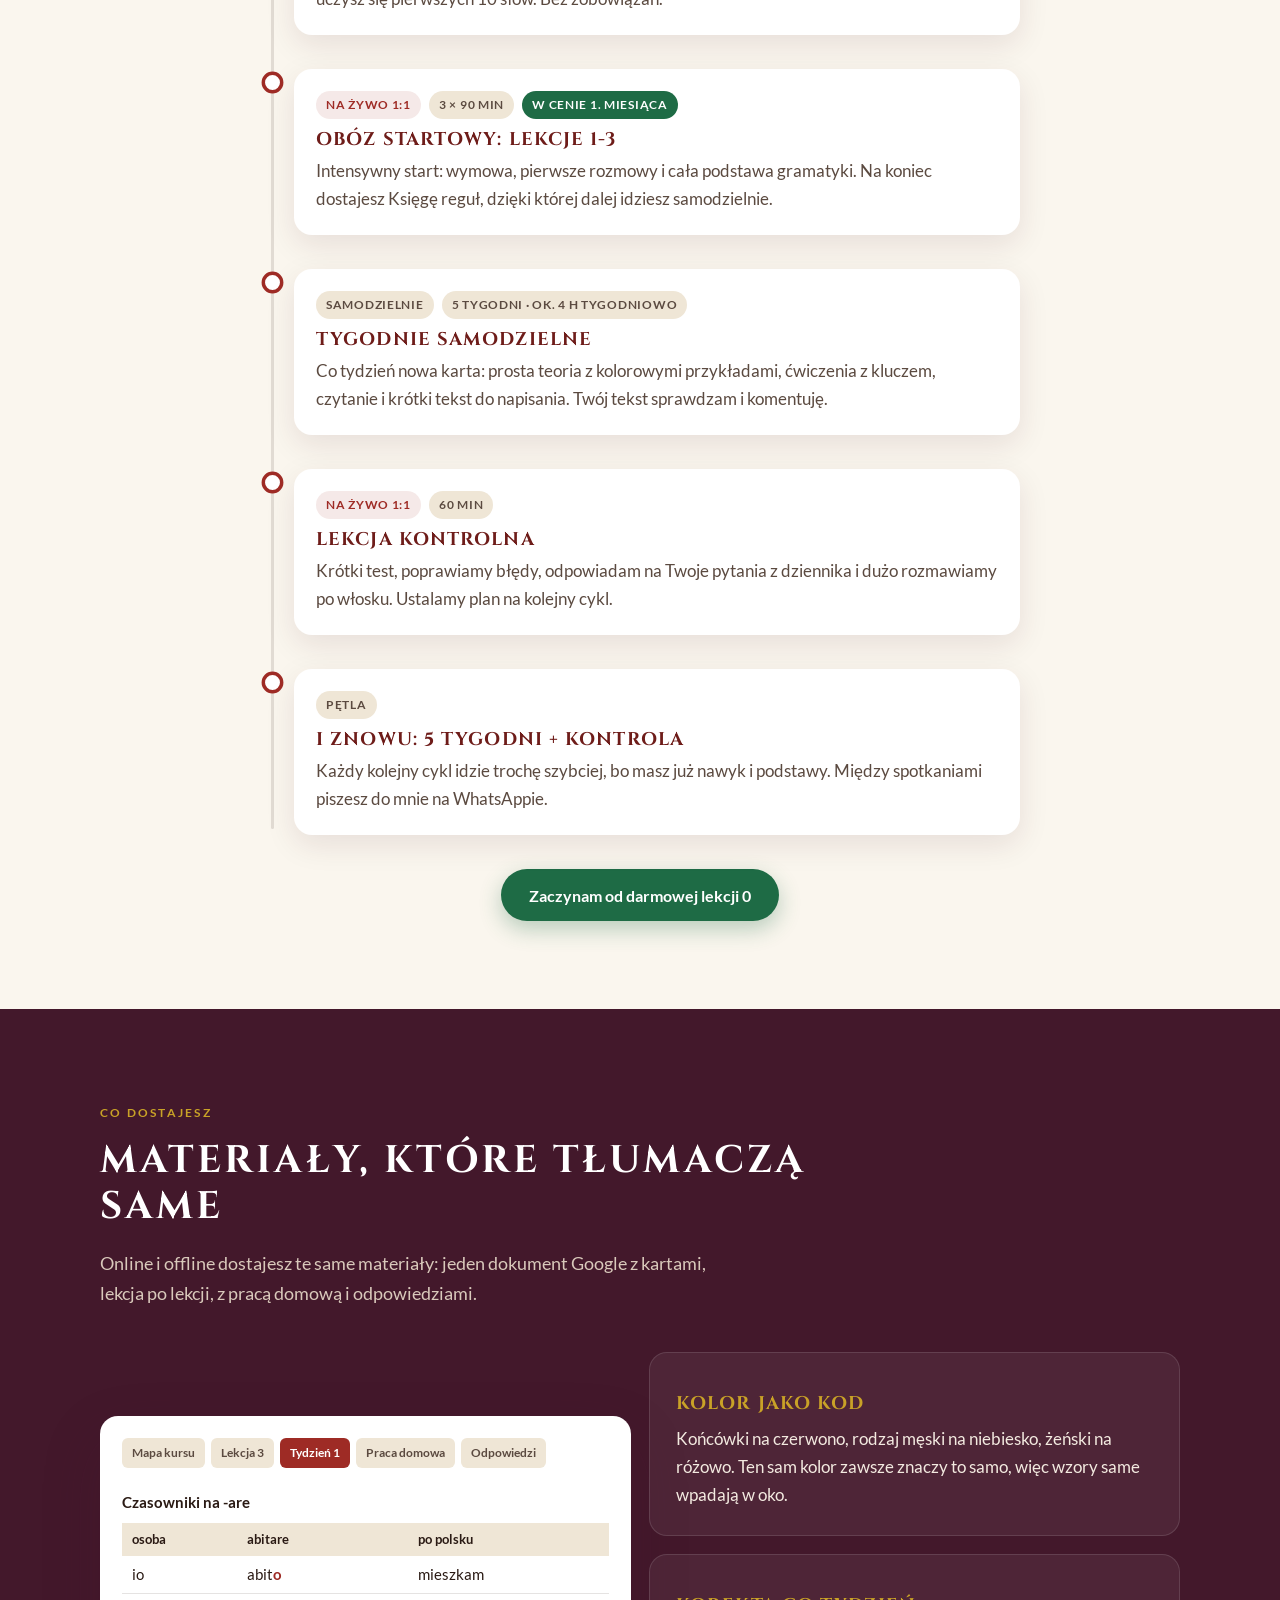
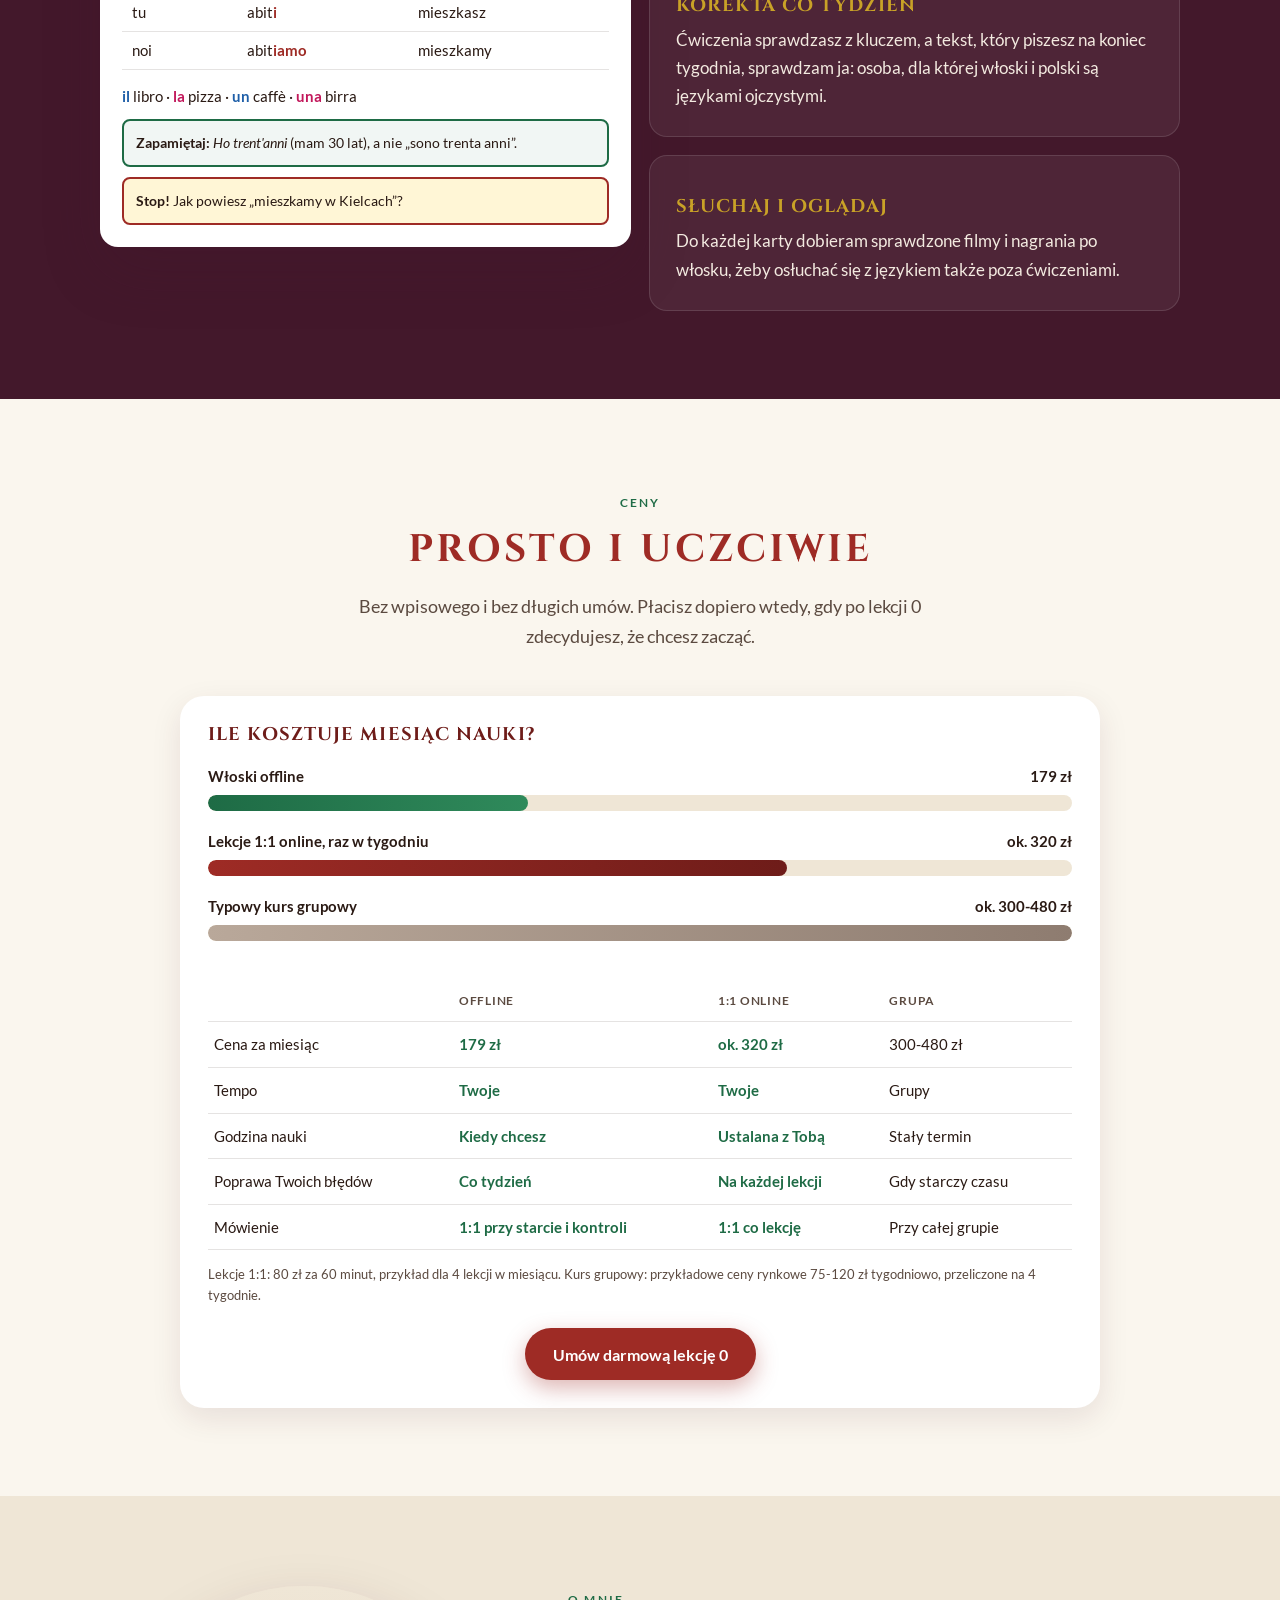
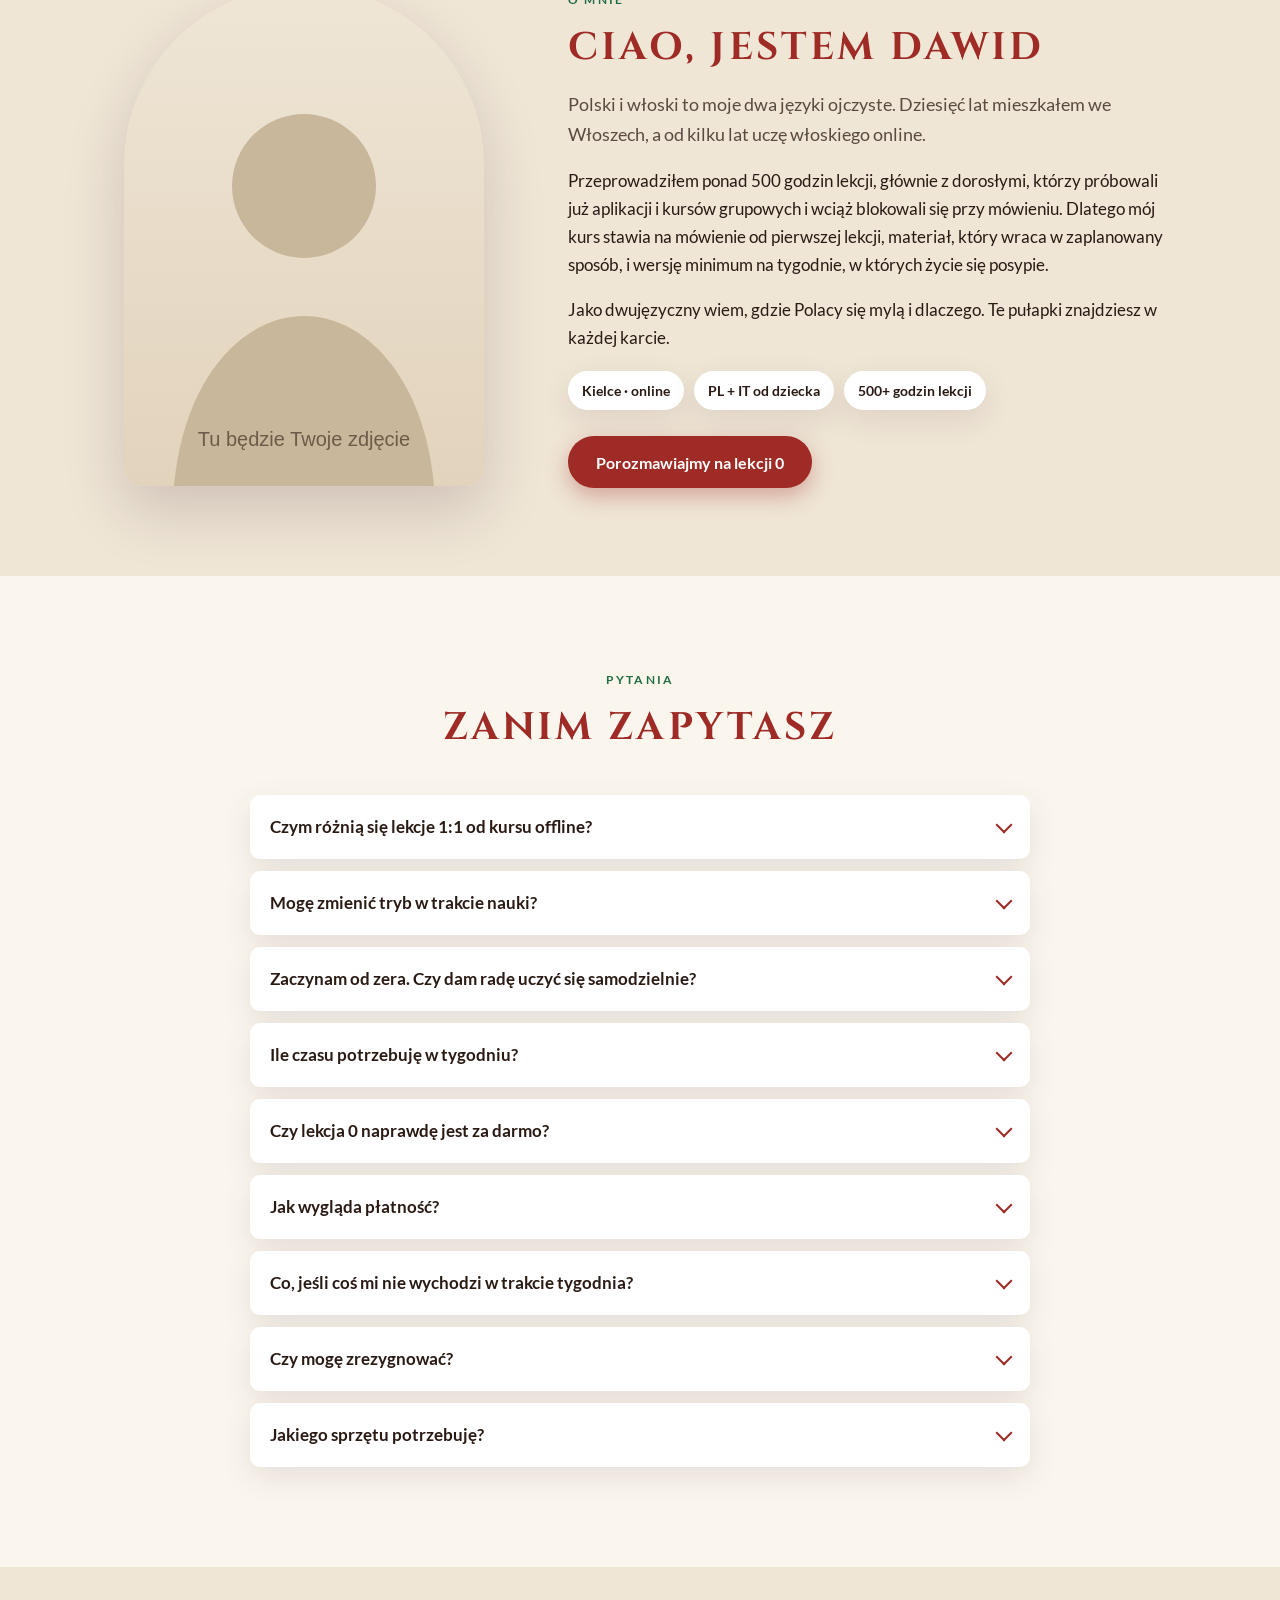
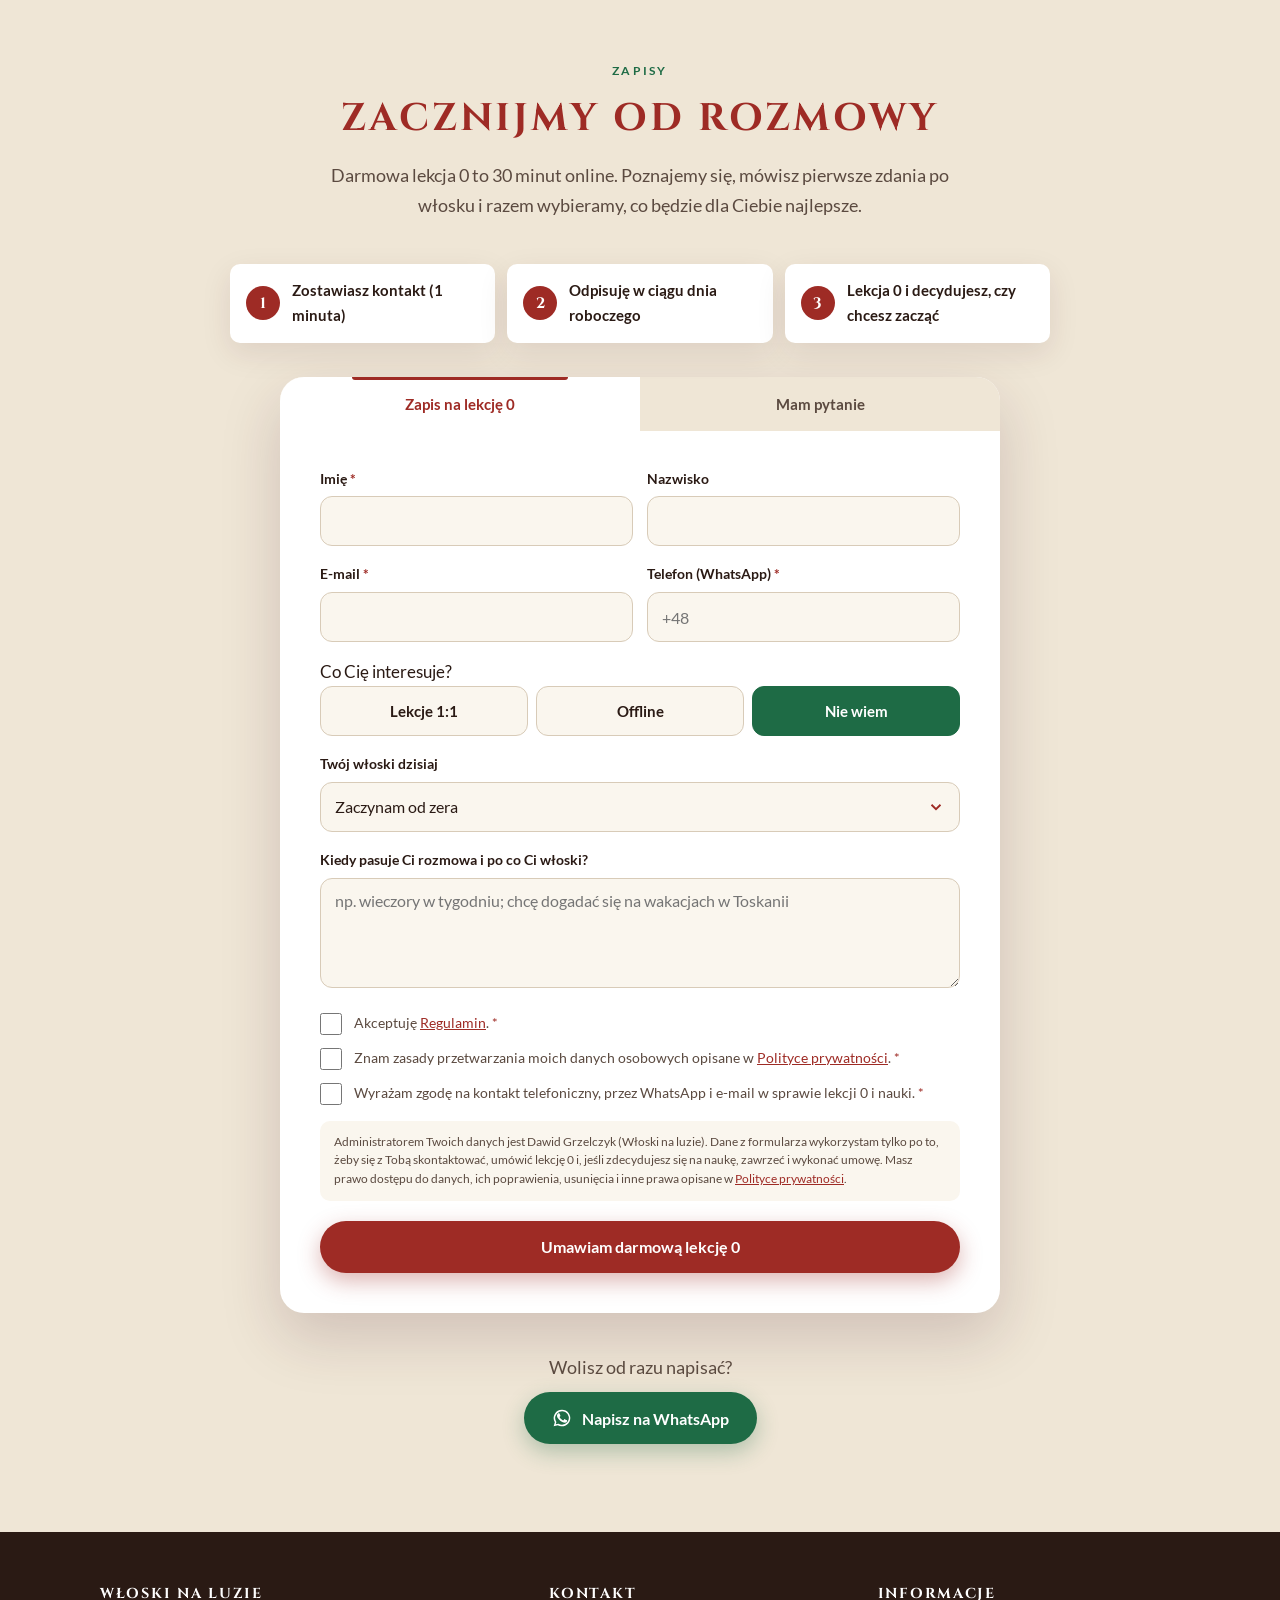
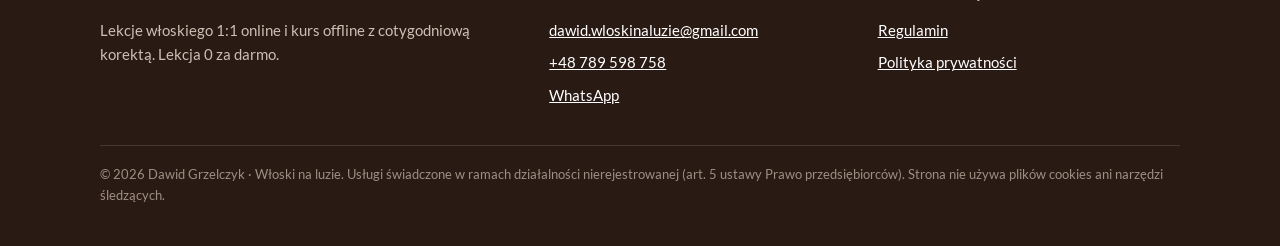
==== commit 0c062116: "Obóz L1-3 w cenie pierwszego miesiąca, kontakt e-mail zamiast adresu Adres pocztowy jest opcjonalny " ====
--- a/index.html
+++ b/index.html
@@ -133,7 +133,7 @@
         <div class="product-price"><span data-cfg="priceMonthly">179</span> zł <small>/ miesiąc</small></div>
         <p class="product-for">Dla Ciebie, jeśli nie masz stałych godzin, lubisz pracować w swoim tempie i chcesz płacić mniej niż za grupę.</p>
         <ul class="checks">
-          <li>Start: 3 lekcje 1:1 po 90 minut</li>
+          <li>Start: 3 lekcje 1:1 po 90 minut w cenie pierwszego miesiąca</li>
           <li>Co tydzień nowa karta, ok. 4 h nauki</li>
           <li>Cotygodniowa korekta Twojego tekstu</li>
           <li>Lekcja kontrolna 1:1 co 5 tygodni i WhatsApp</li>
@@ -190,7 +190,7 @@
       </li>
       <li class="step reveal">
         <div class="step-card">
-          <div class="step-meta"><span class="tag red">Na żywo 1:1</span><span class="tag">3 × 90 min</span></div>
+          <div class="step-meta"><span class="tag red">Na żywo 1:1</span><span class="tag">3 × 90 min</span><span class="tag free">W cenie 1. miesiąca</span></div>
           <h3>Obóz startowy: lekcje 1-3</h3>
           <p>Intensywny start: wymowa, pierwsze rozmowy i cała podstawa gramatyki. Na koniec dostajesz Księgę reguł, dzięki której dalej idziesz samodzielnie.</p>
         </div>
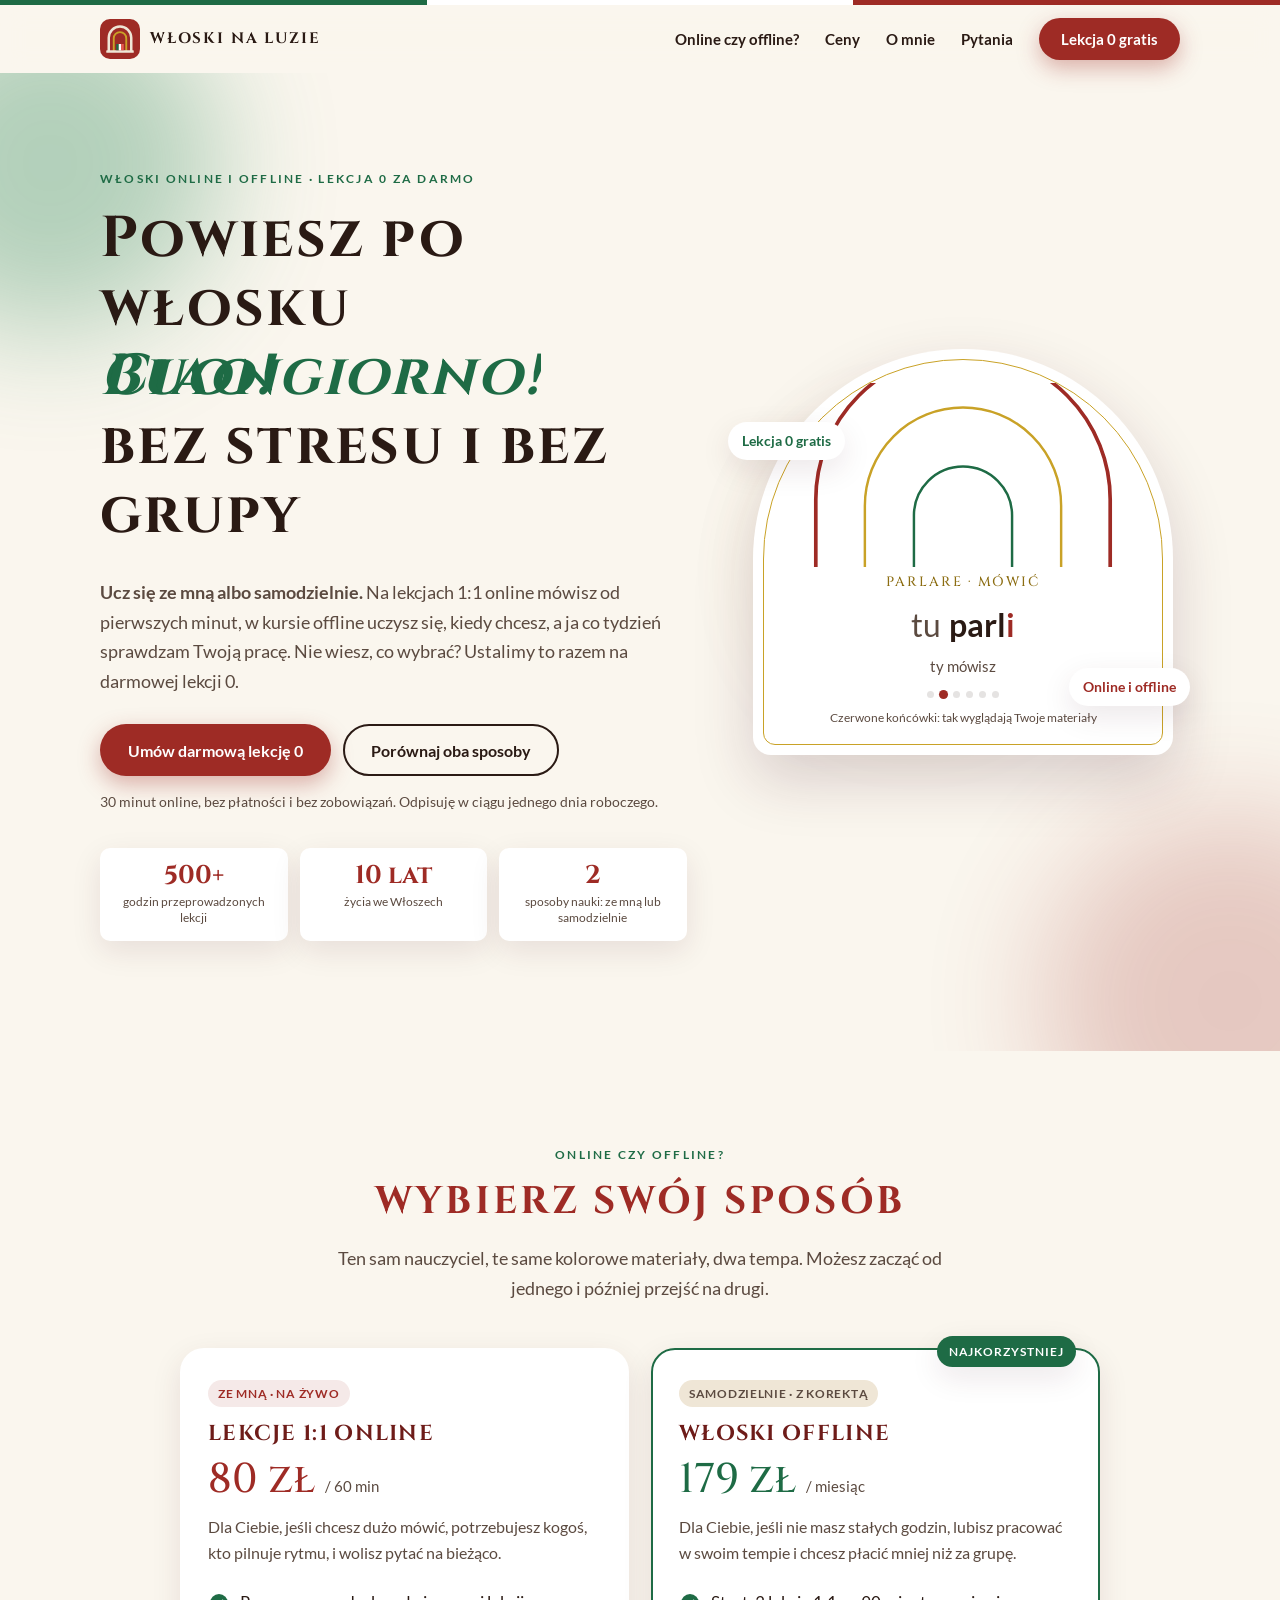
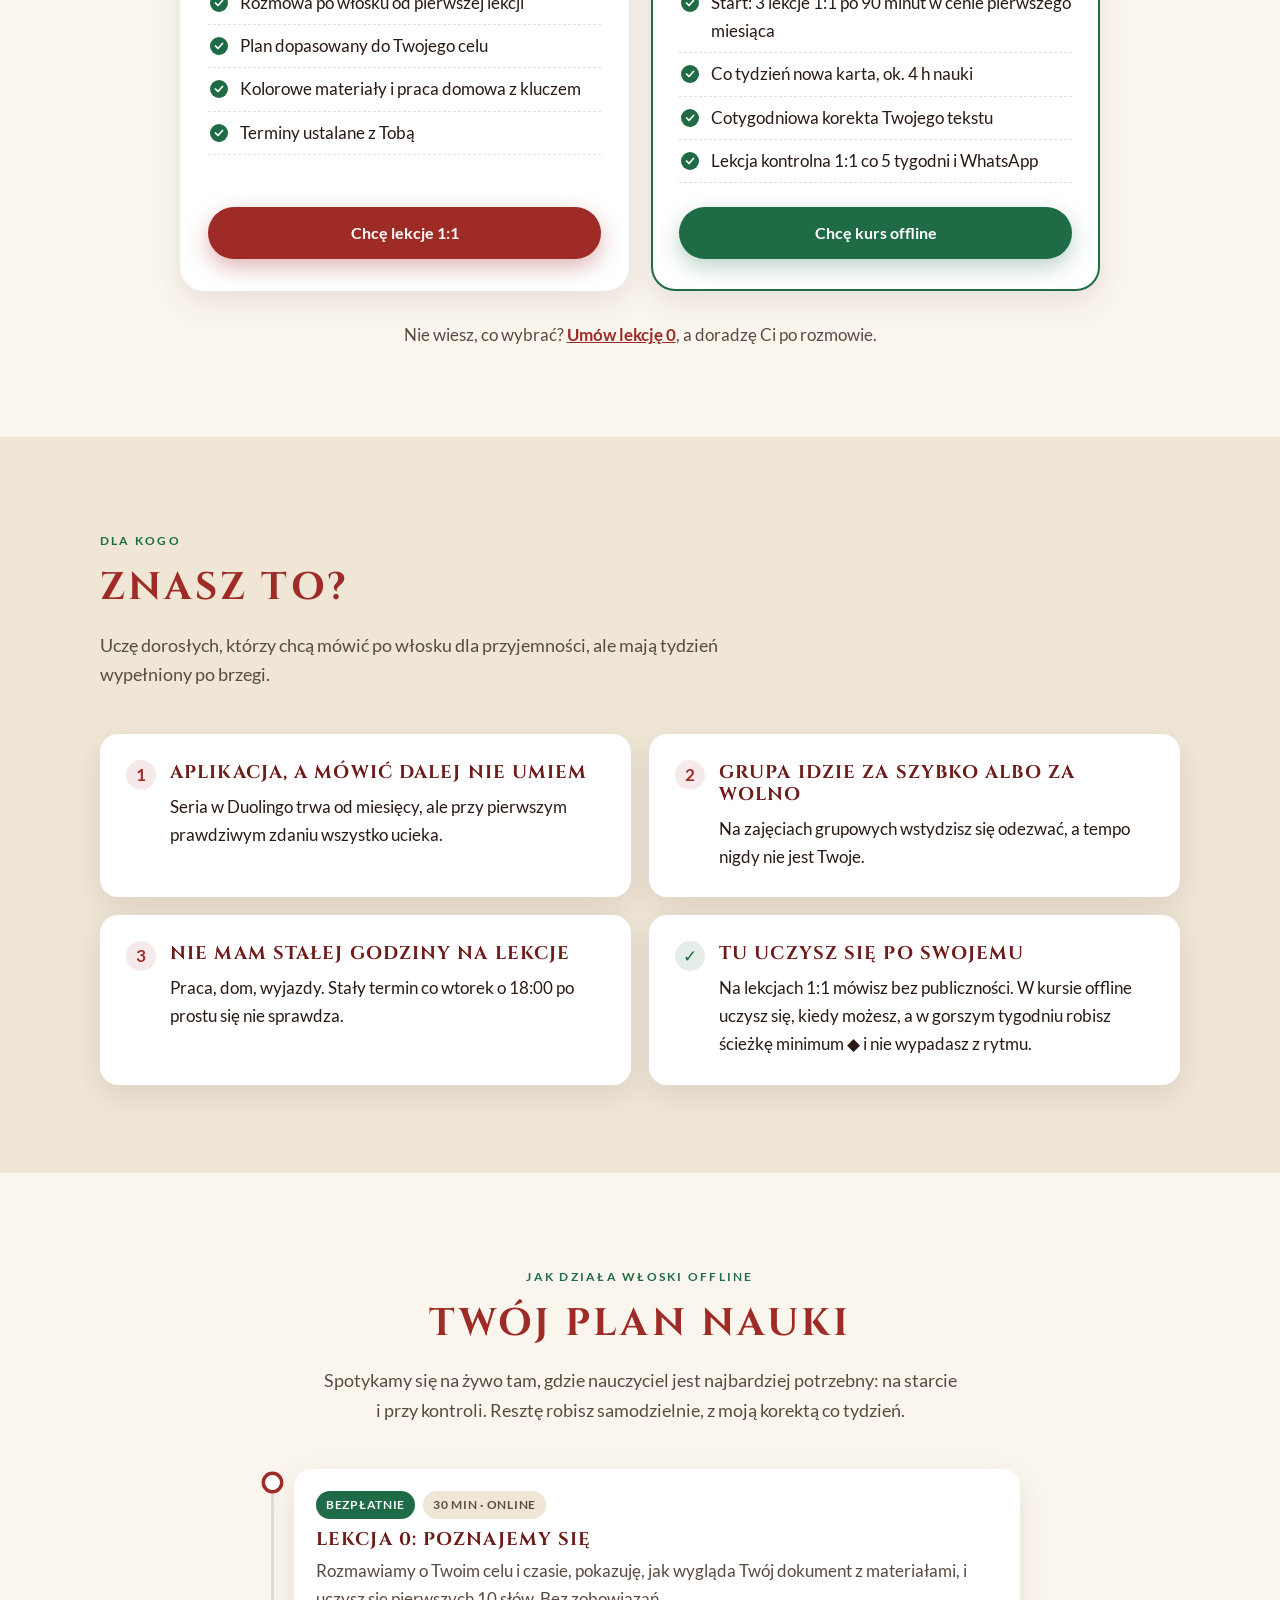
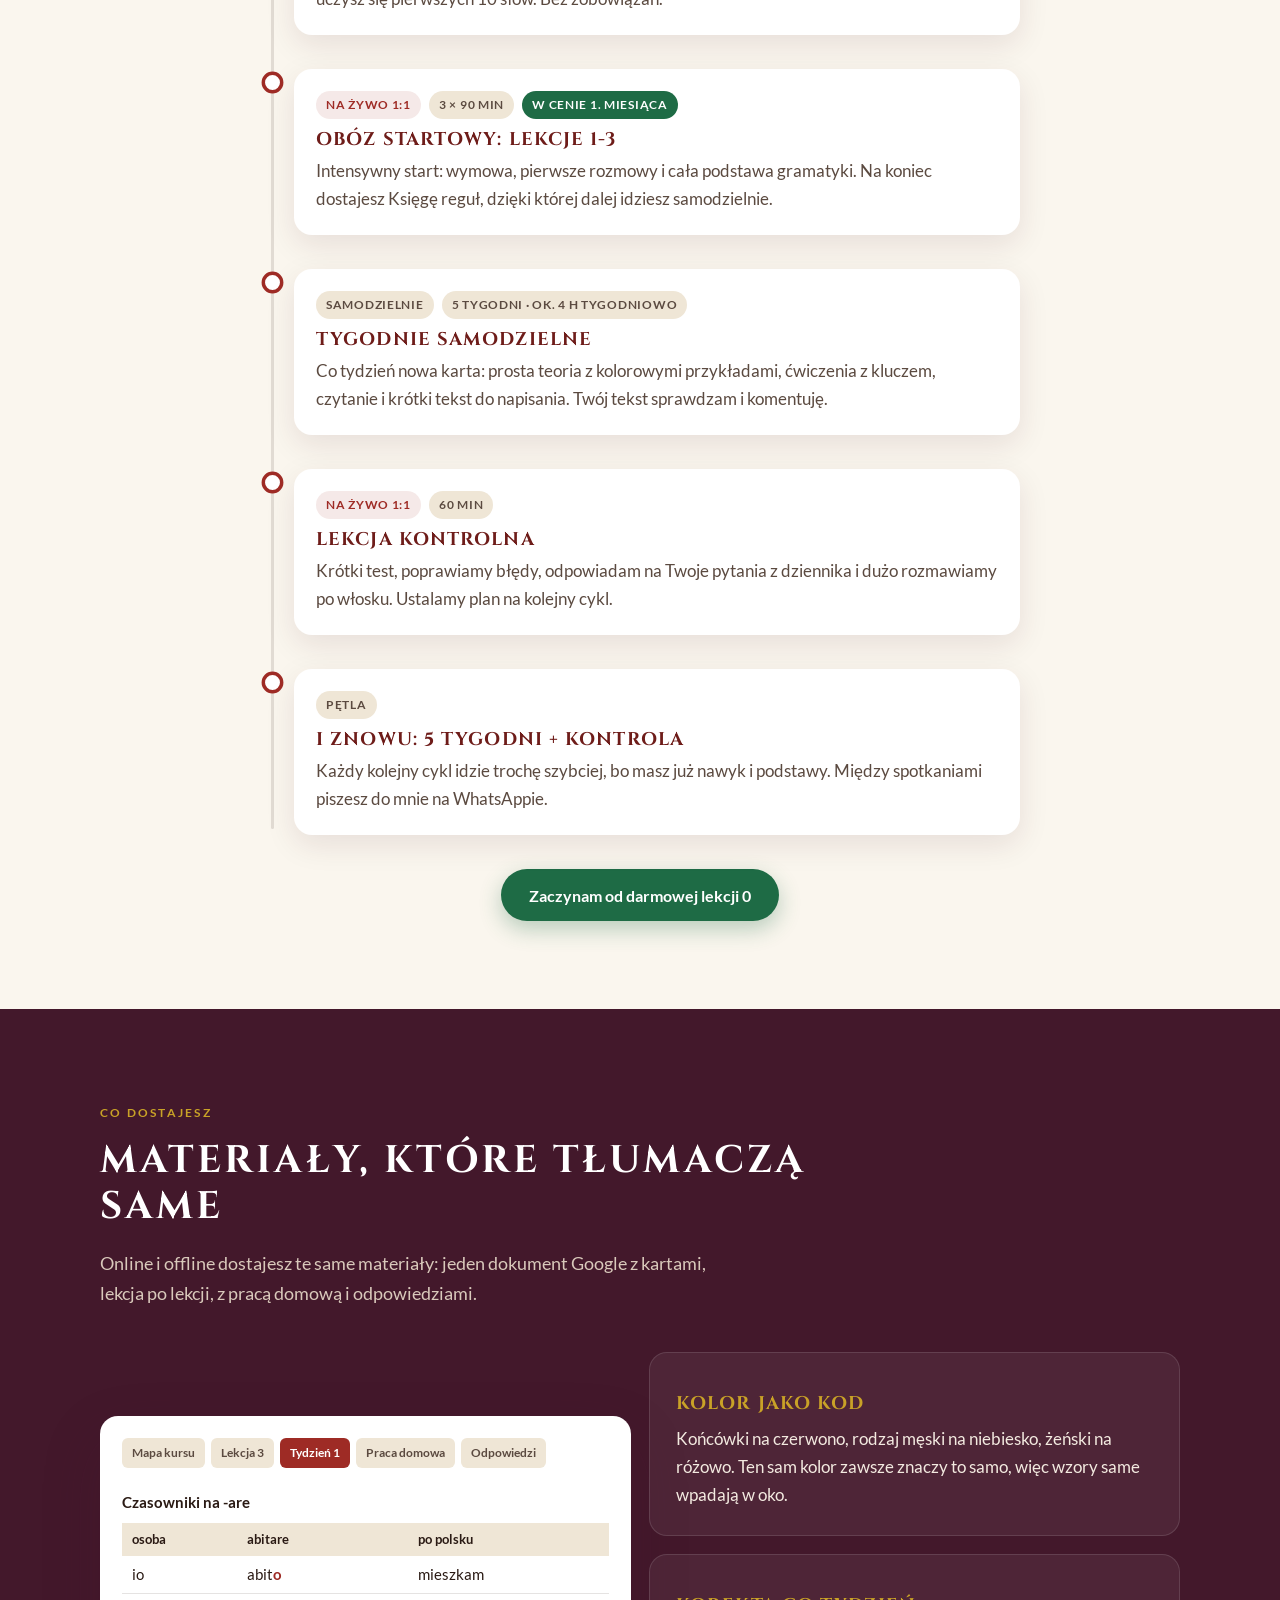
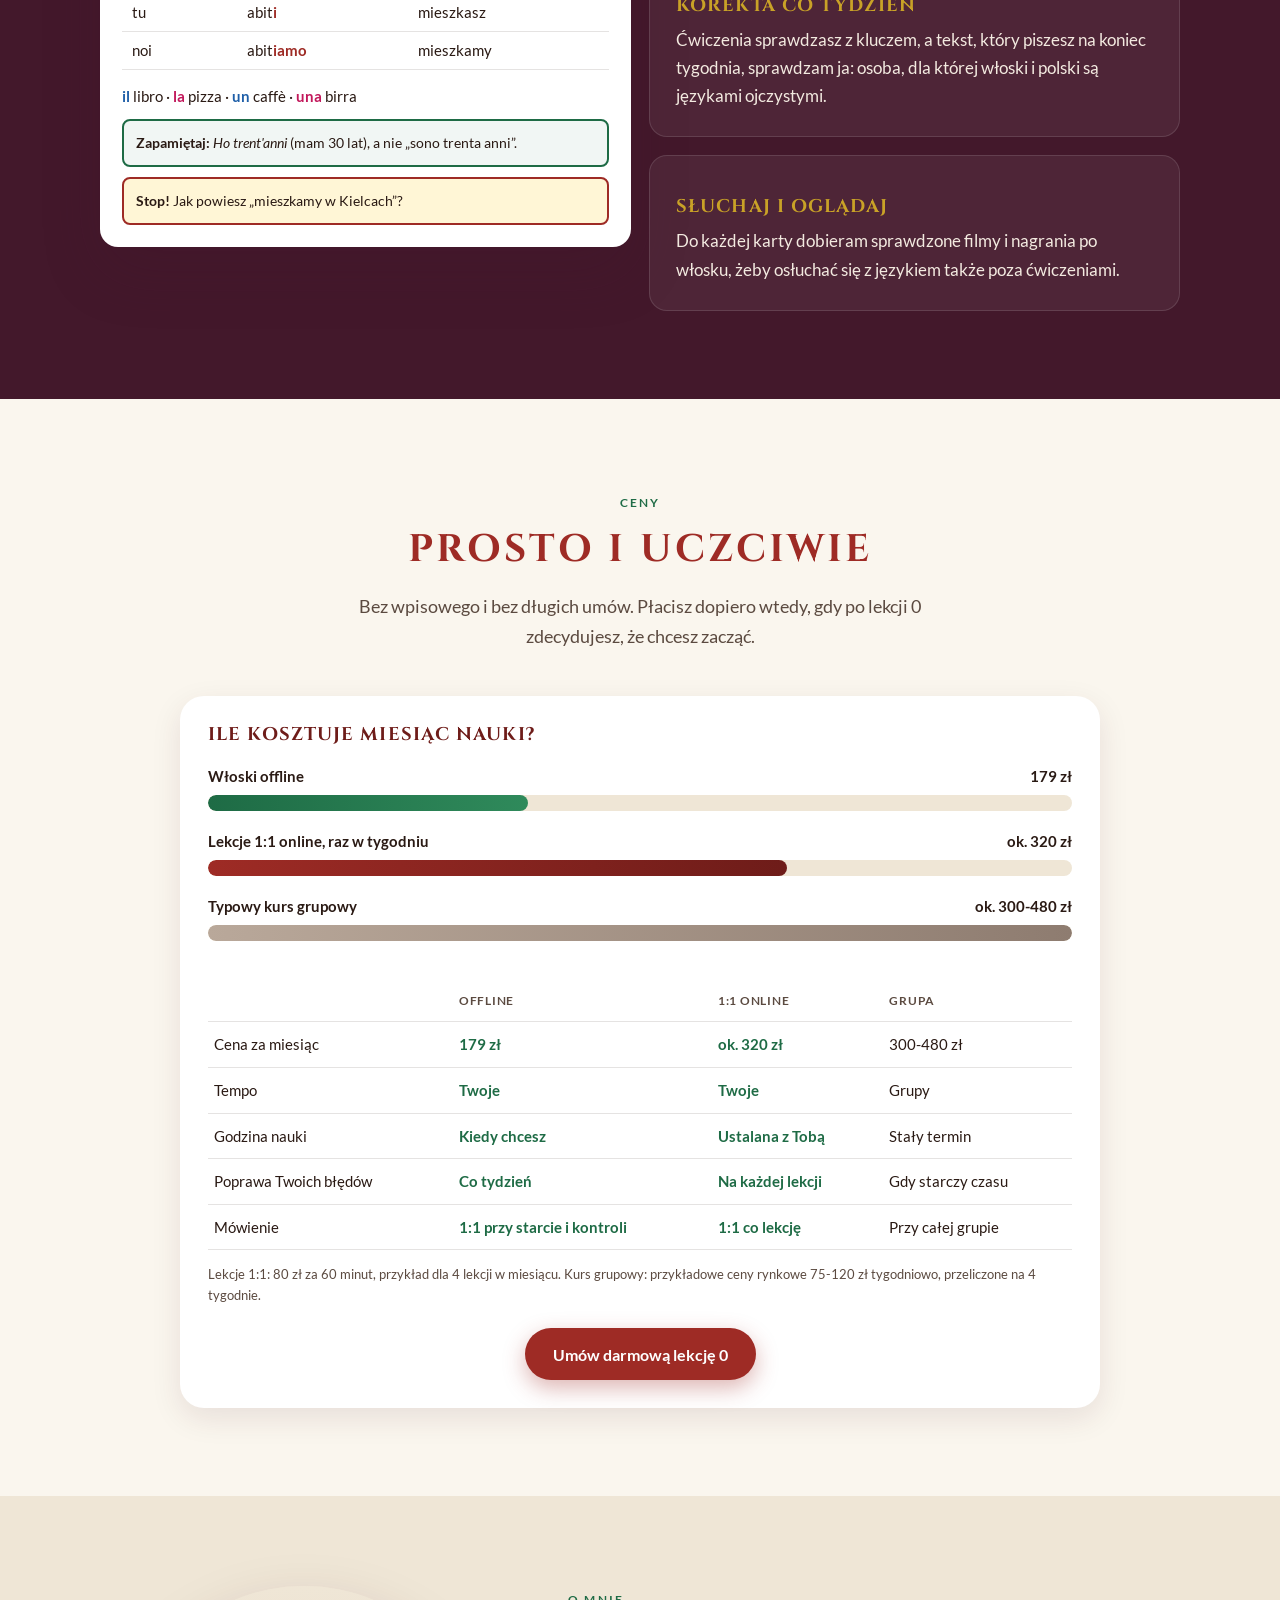
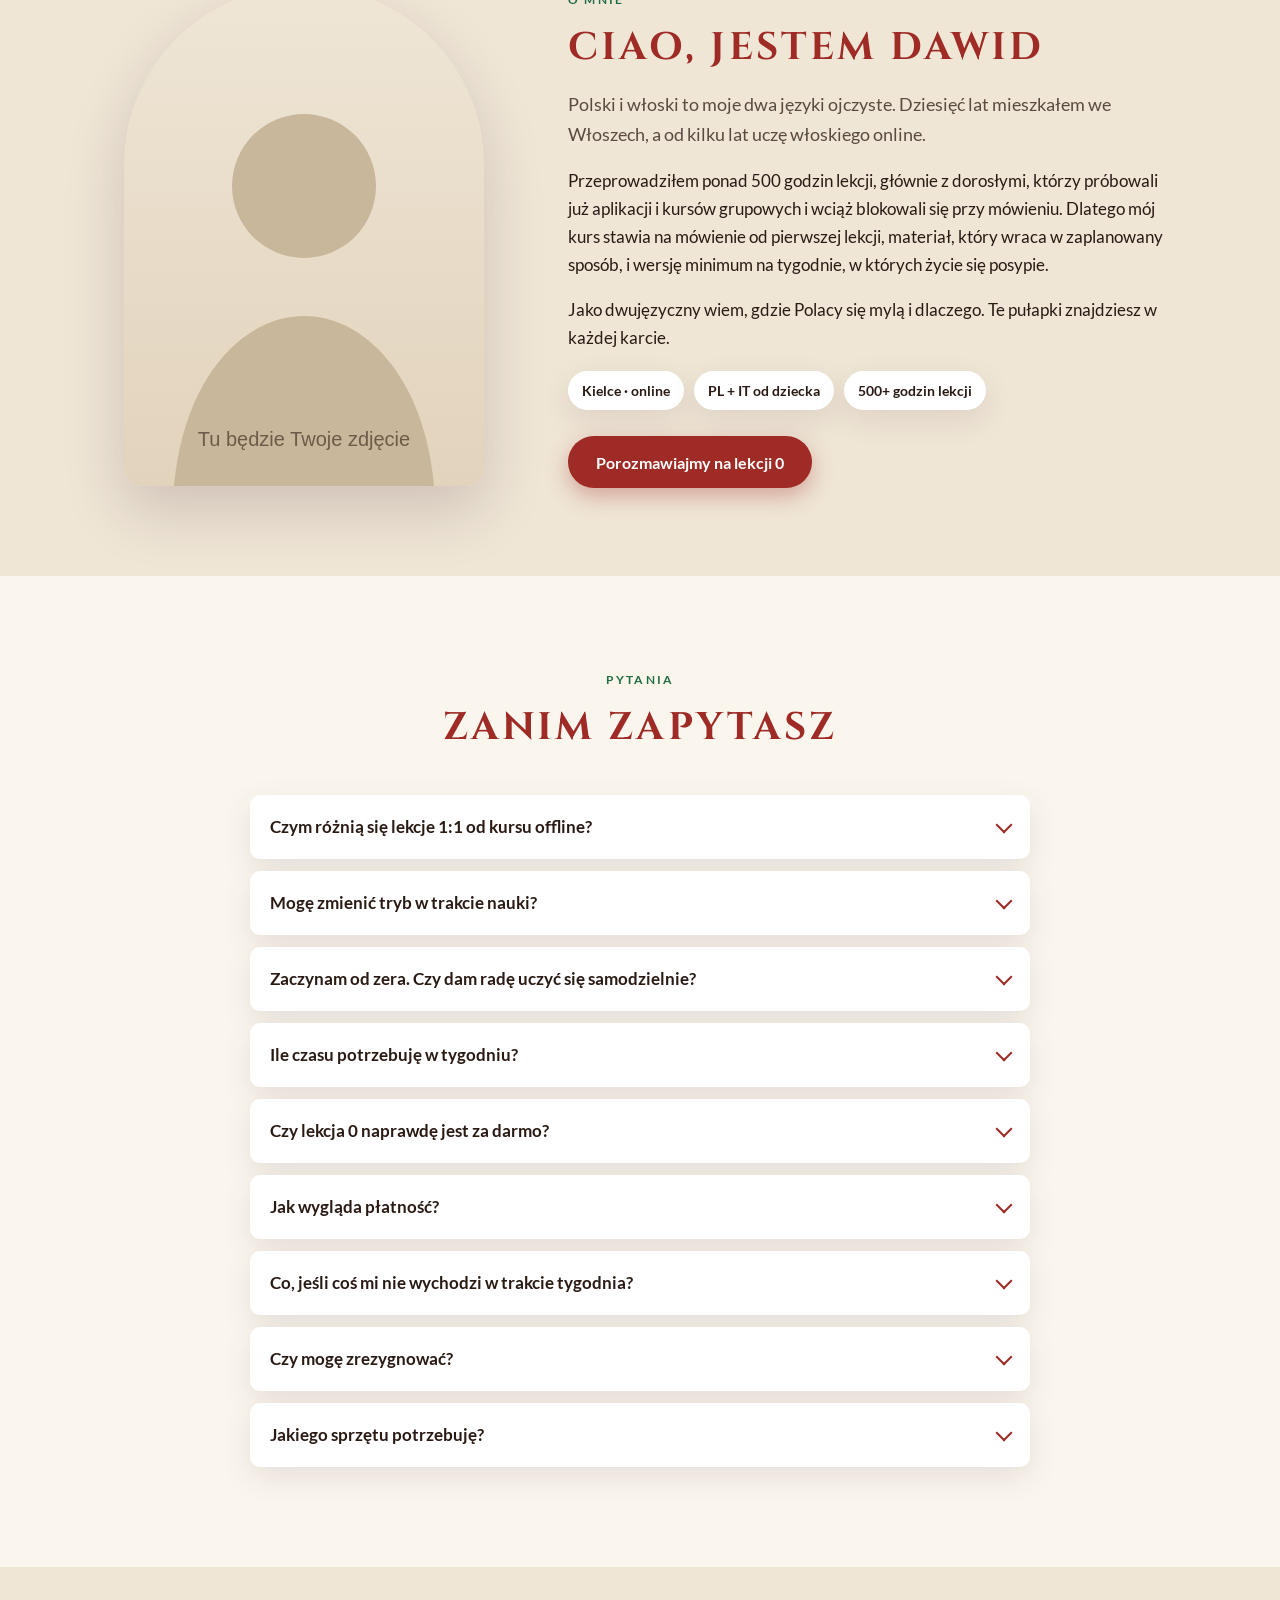
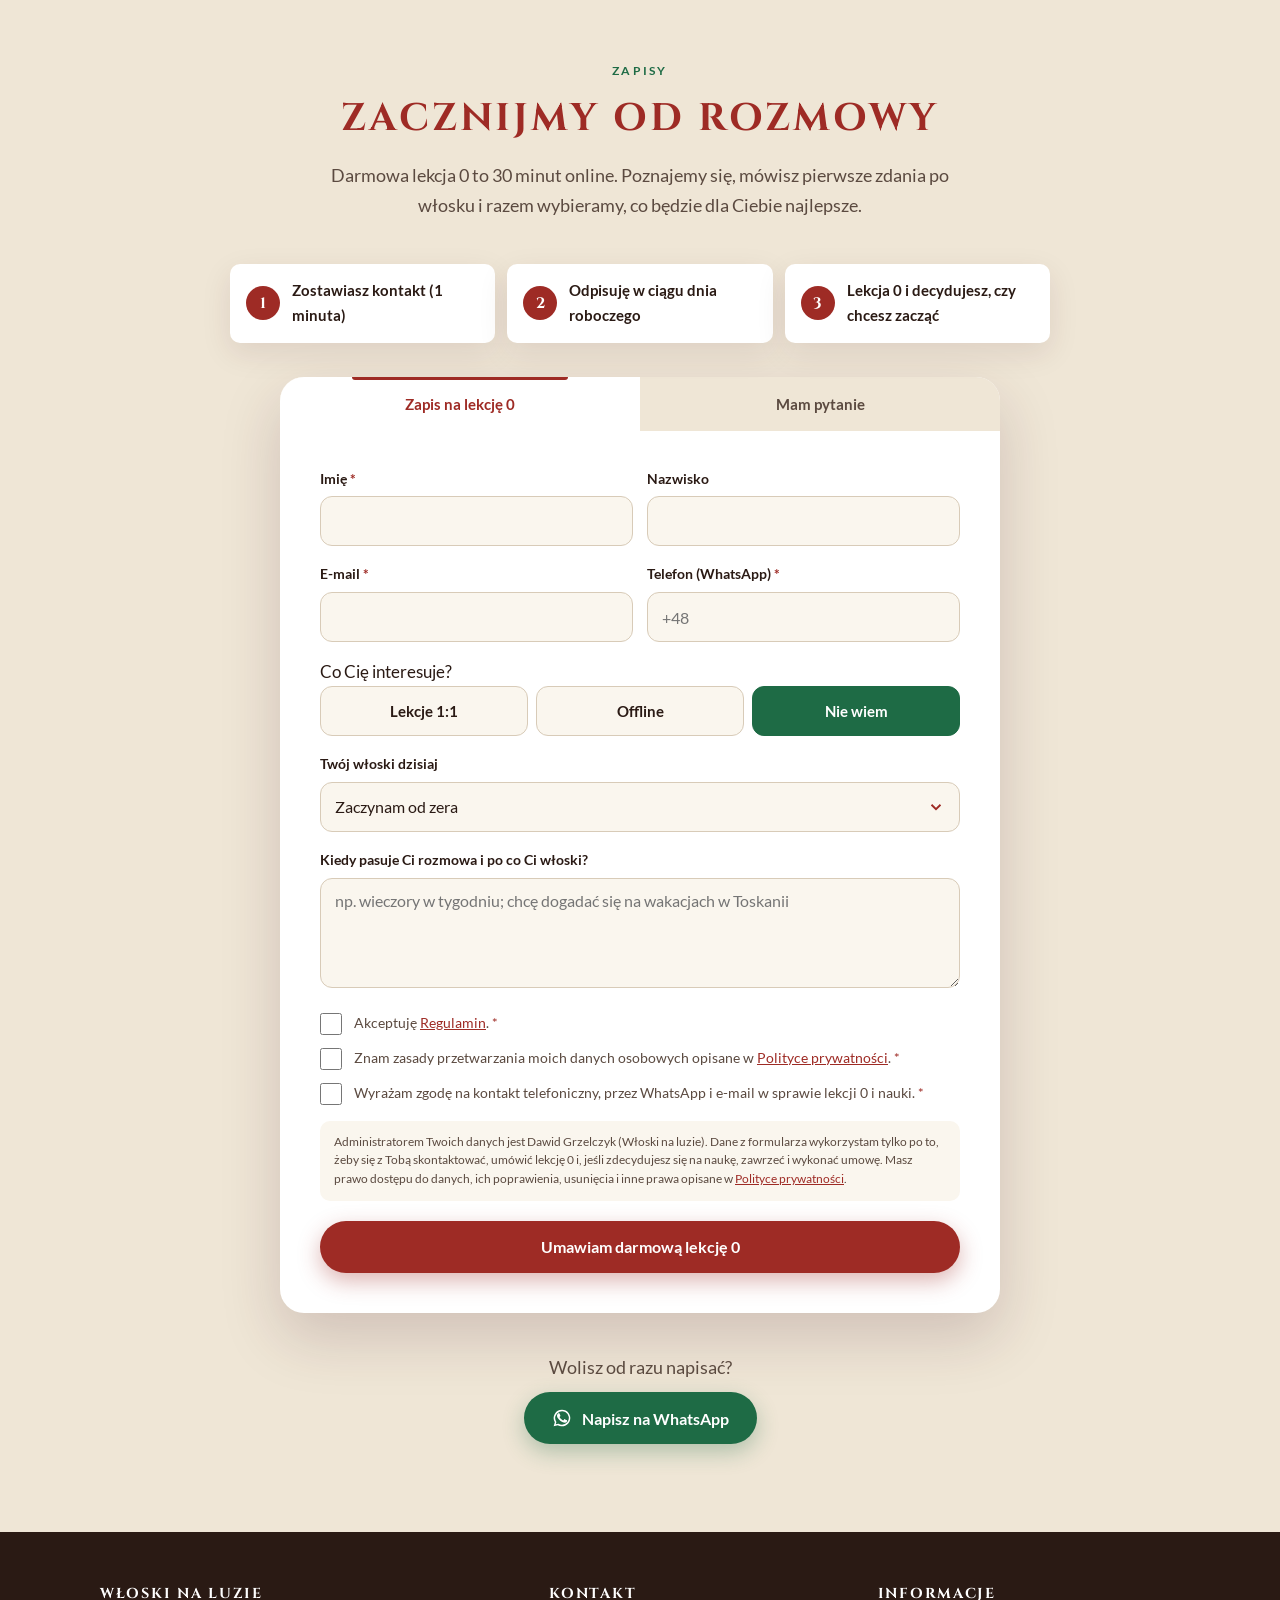
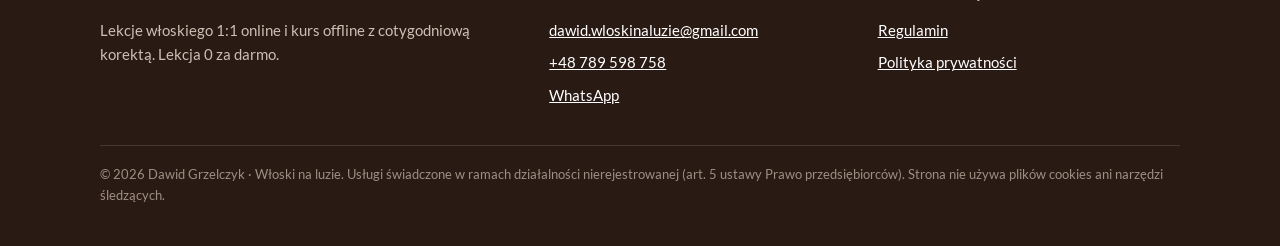
==== commit 92d41a1c: "Domena wloskinaluzie.pl: CNAME, adresy kanoniczne, sitemap Co-Authored-By: Claude Opus 5.5 <noreply@" ====
--- a/index.html
+++ b/index.html
@@ -9,7 +9,9 @@
   <meta property="og:type" content="website">
   <meta property="og:title" content="Włoski na luzie · włoski online i offline">
   <meta property="og:description" content="Ucz się włoskiego ze mną albo samodzielnie. Lekcja 0 za darmo.">
-  <meta property="og:image" content="assets/img/og-image.png">
+  <meta property="og:image" content="https://wloskinaluzie.pl/assets/img/og-image.png">
+  <meta property="og:url" content="https://wloskinaluzie.pl/">
+  <link rel="canonical" href="https://wloskinaluzie.pl/">
   <meta property="og:locale" content="pl_PL">
   <link rel="icon" href="favicon.svg" type="image/svg+xml">
   <link rel="preload" href="assets/fonts/cinzel-latin.woff2" as="font" type="font/woff2" crossorigin>
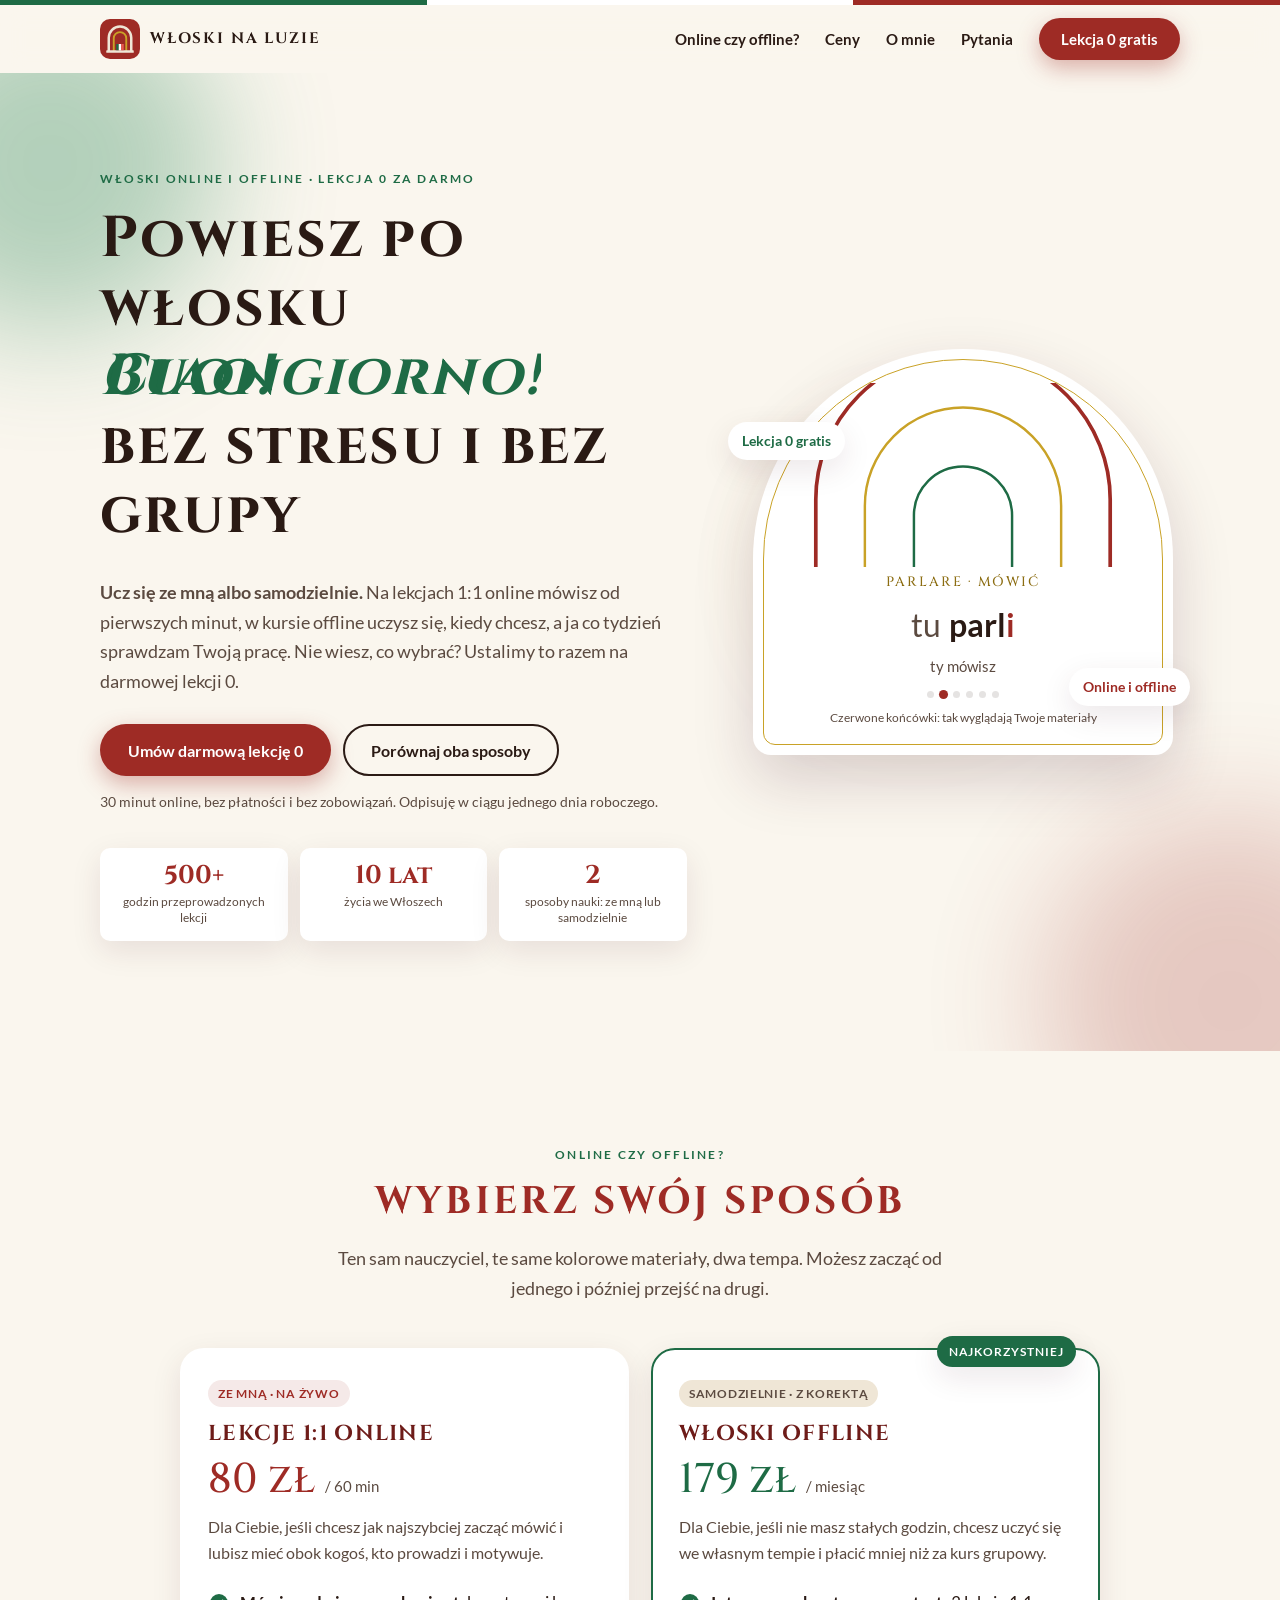
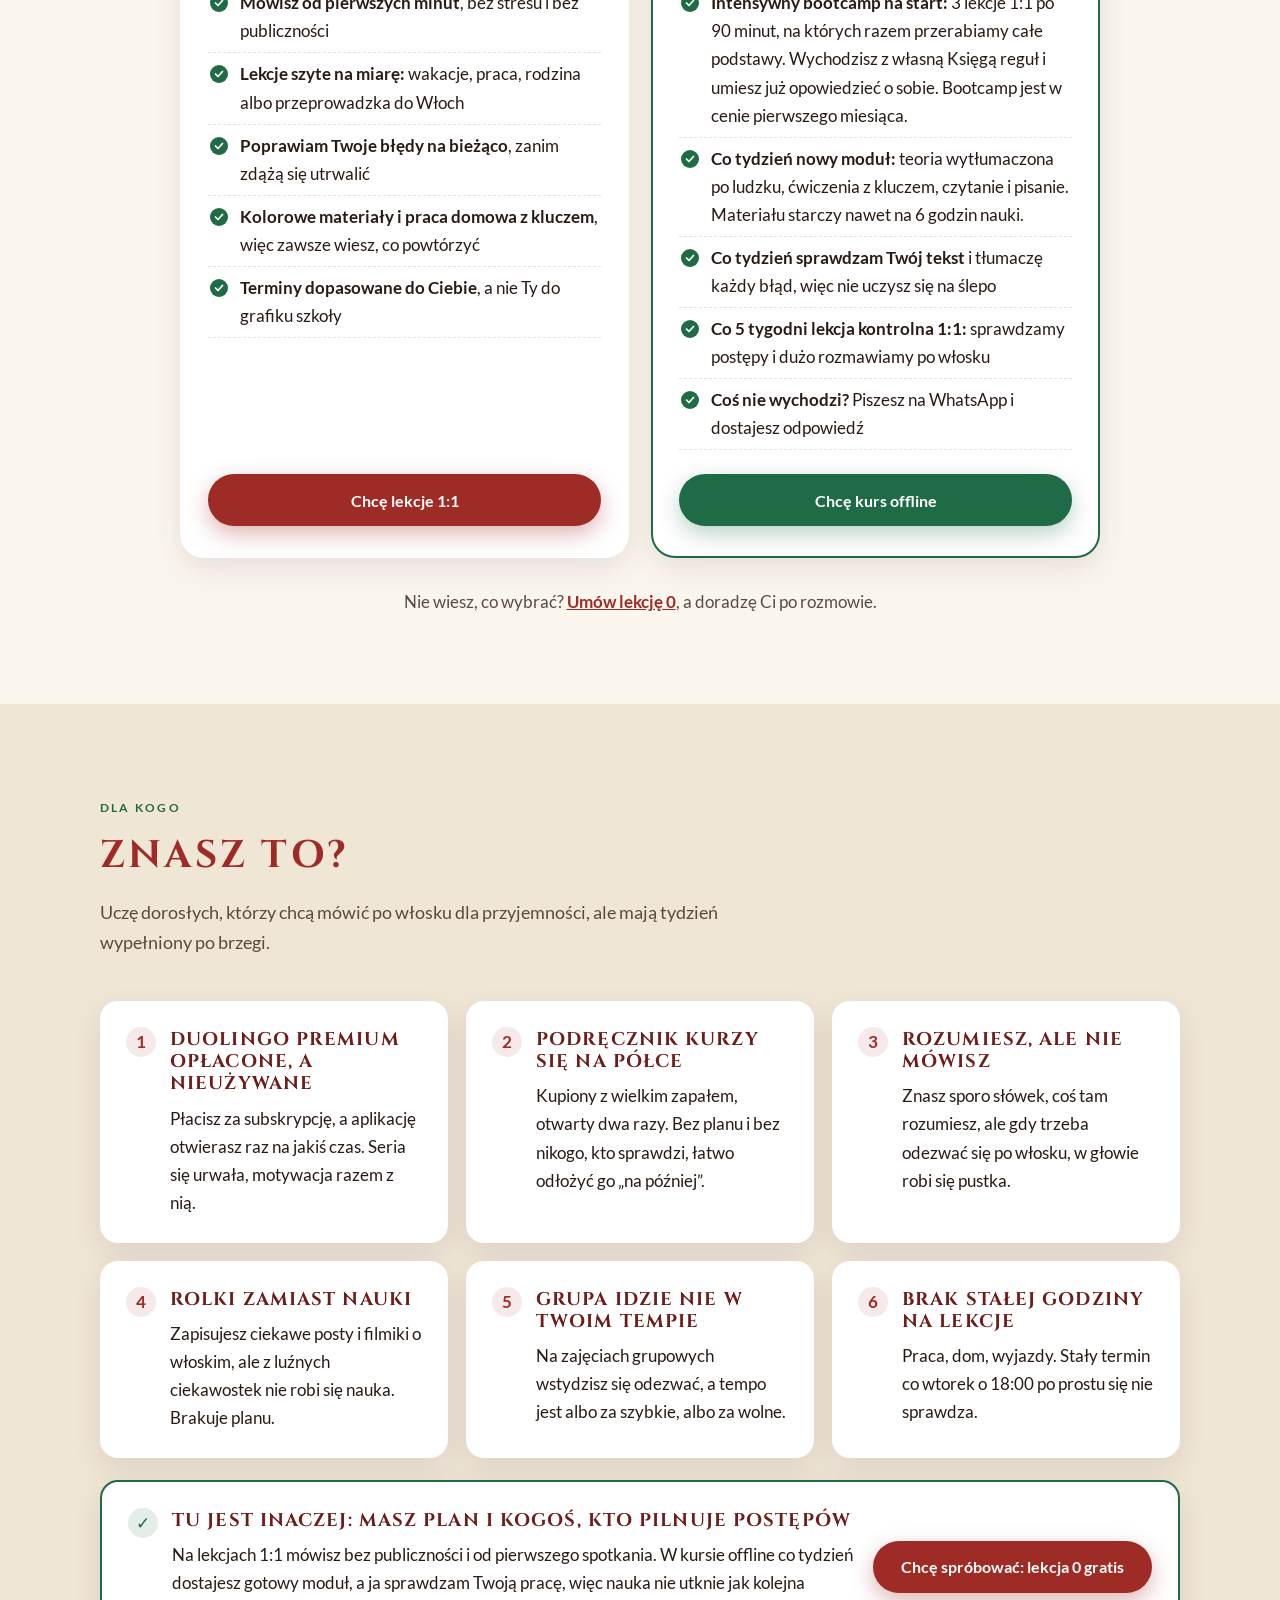
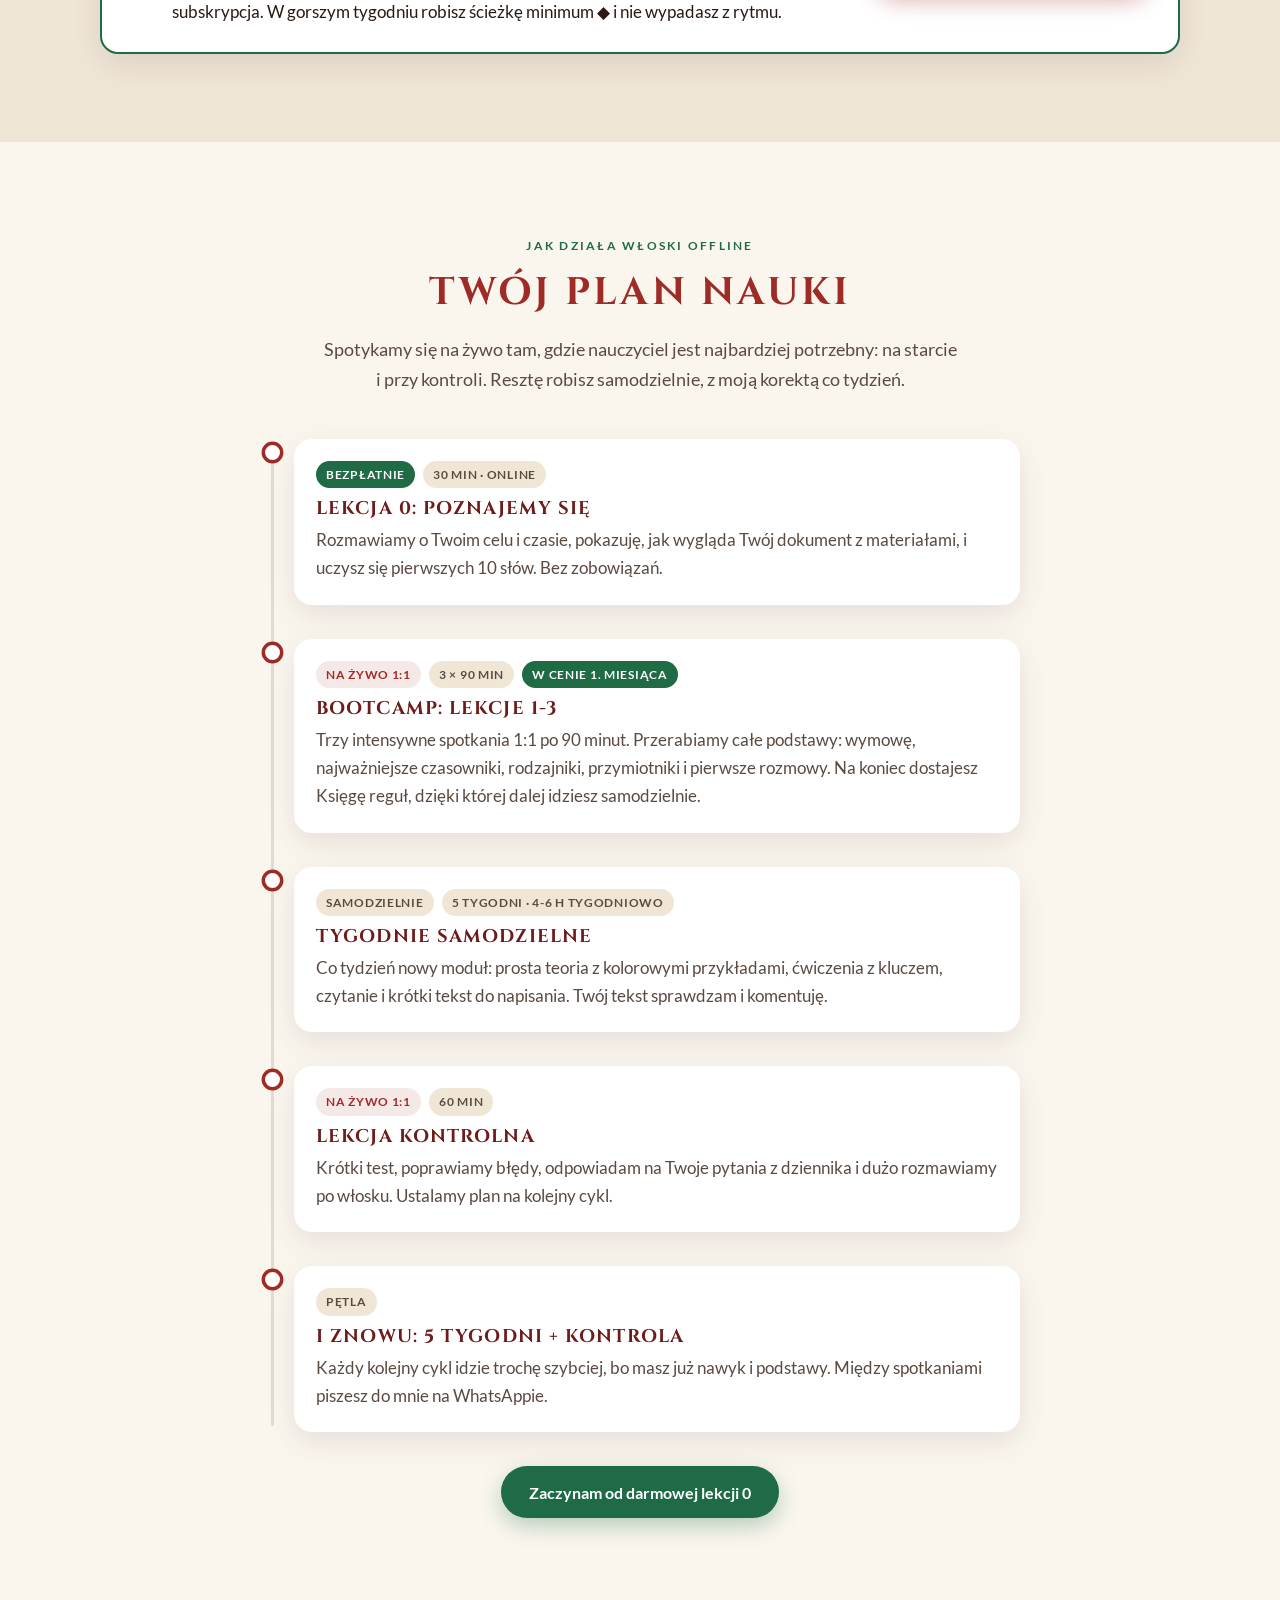
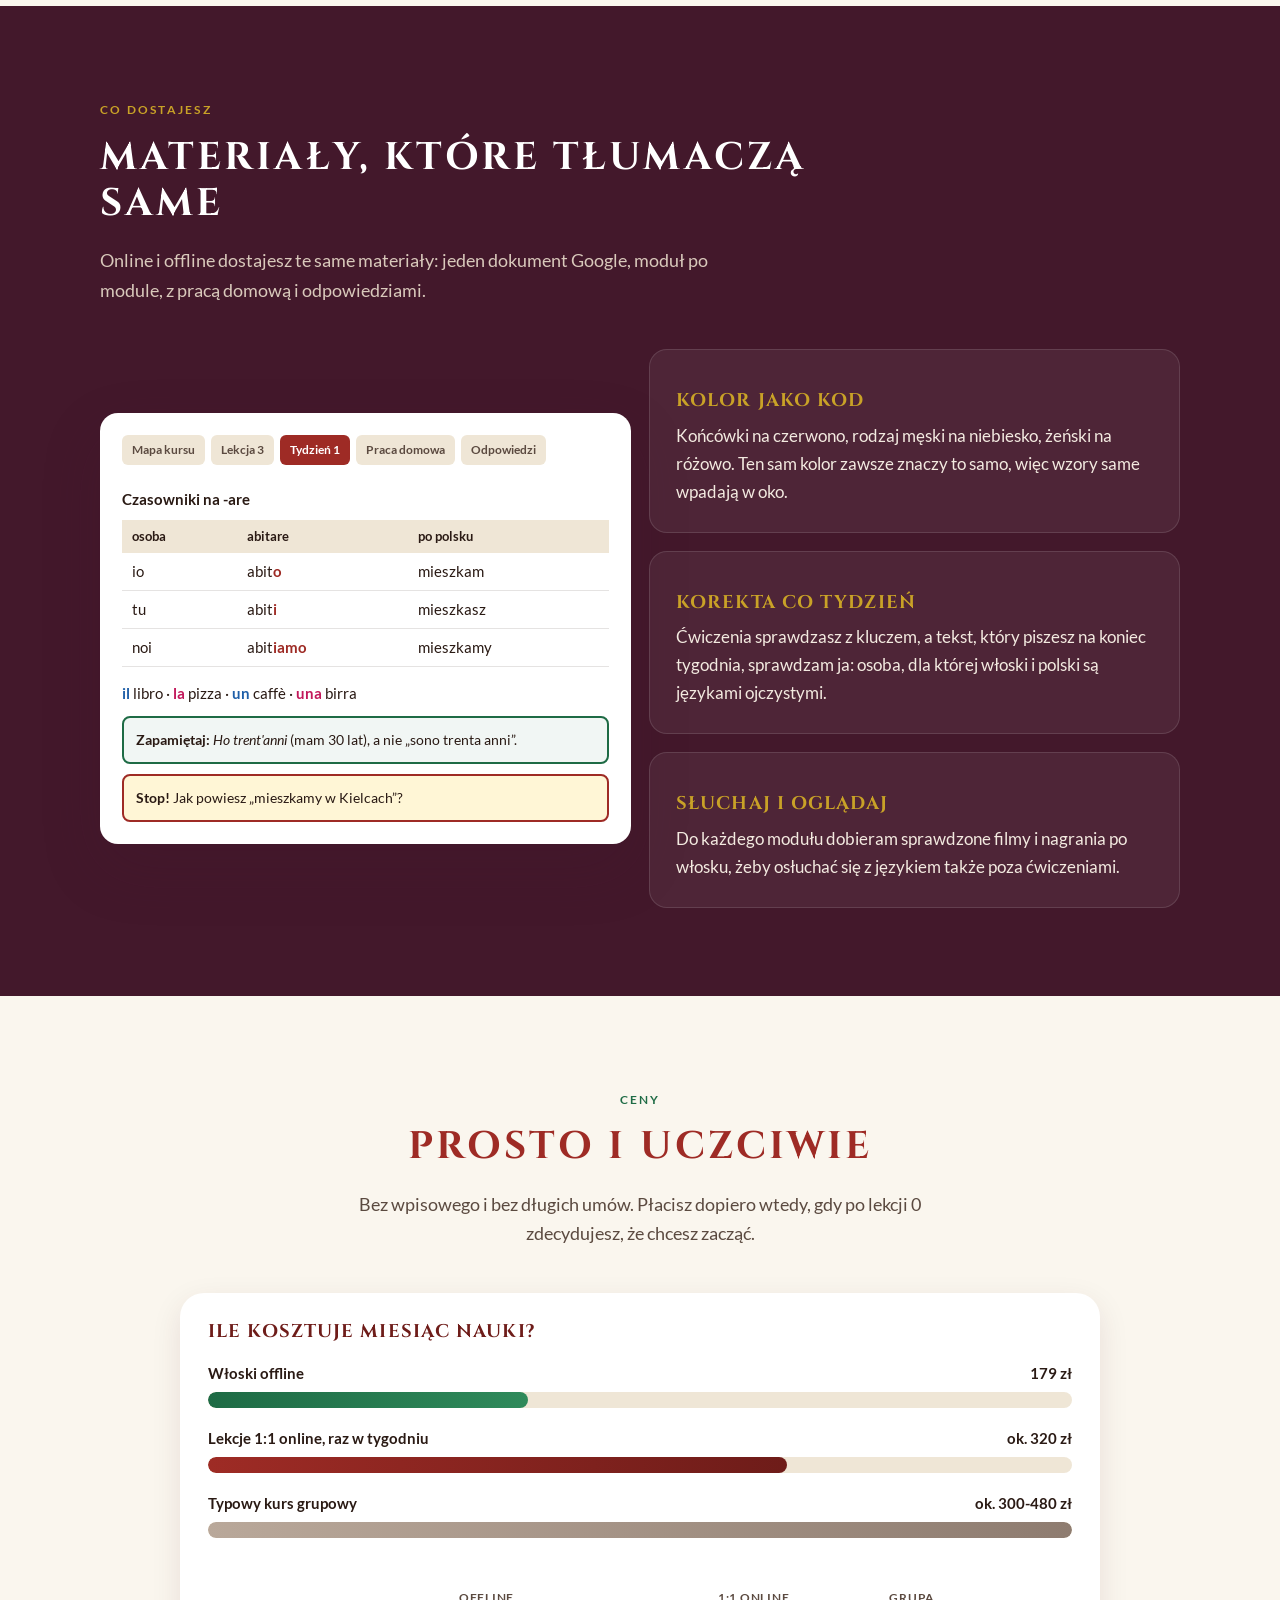
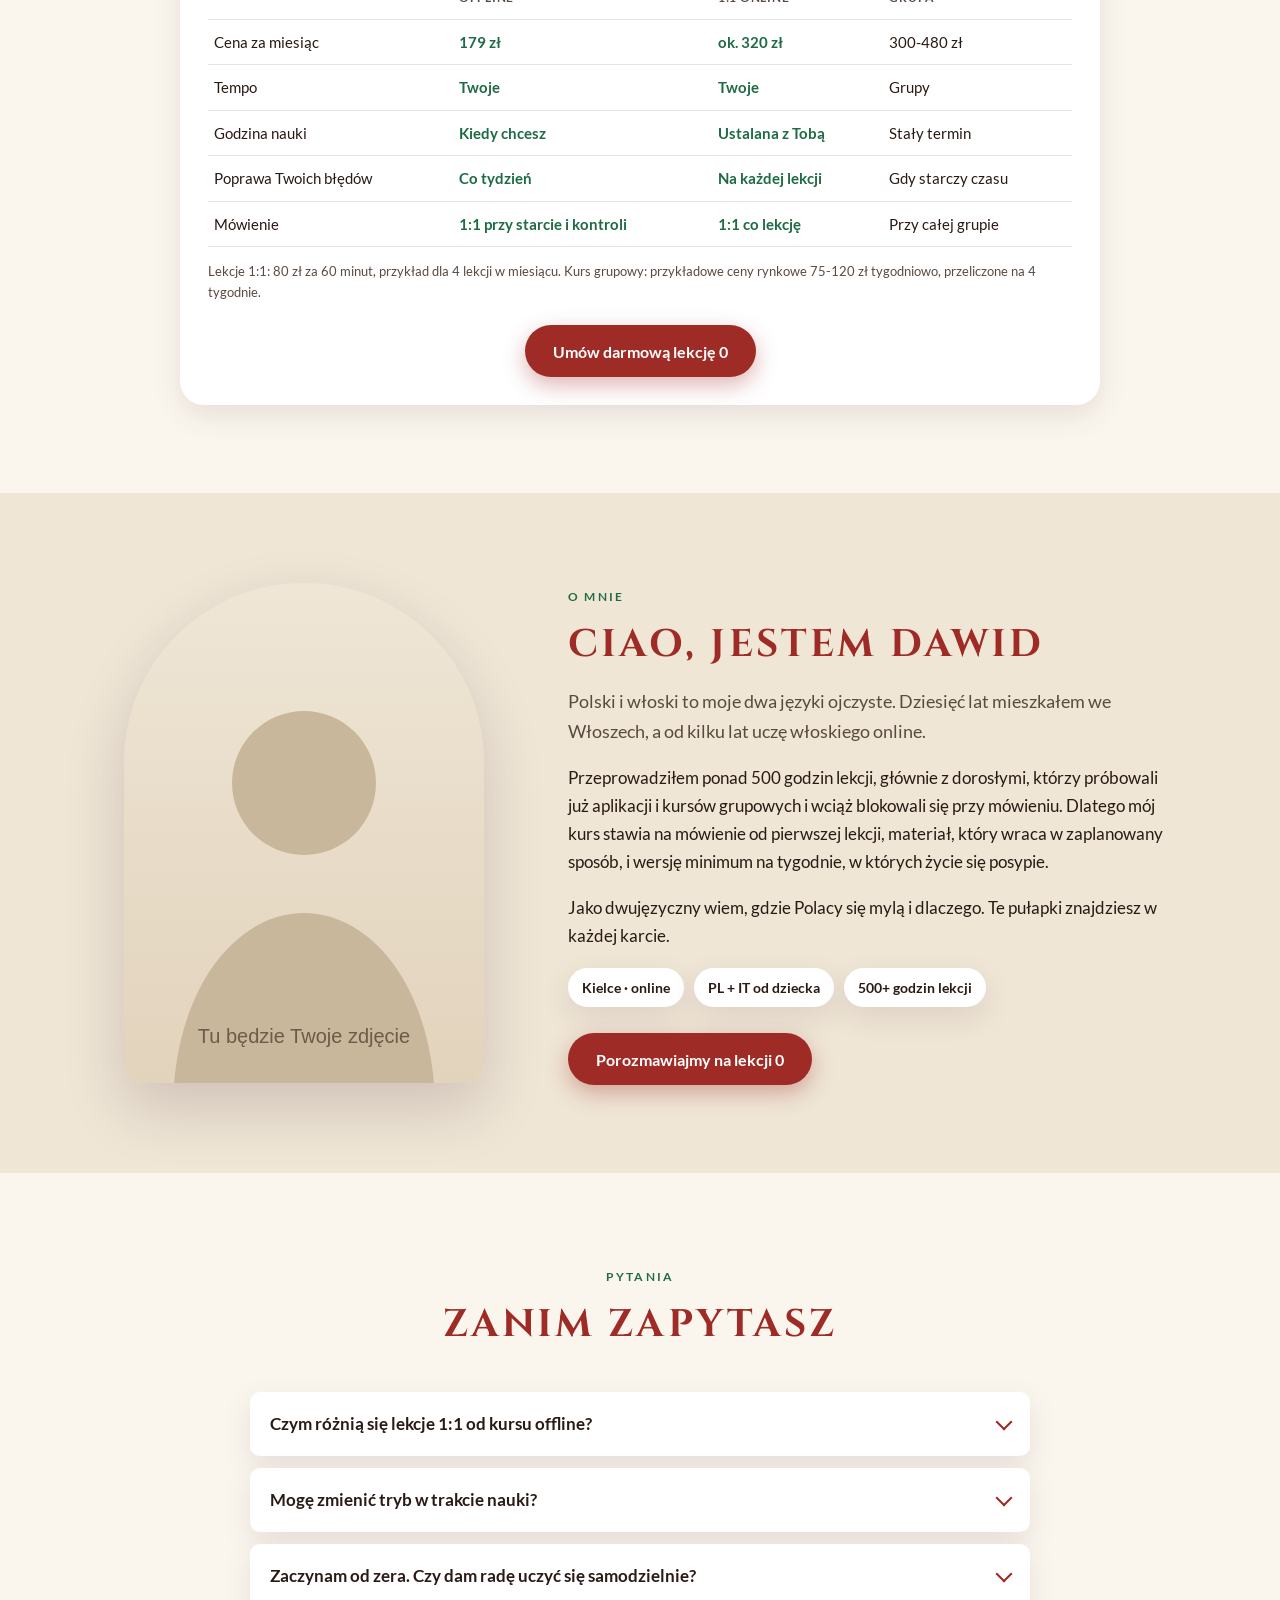
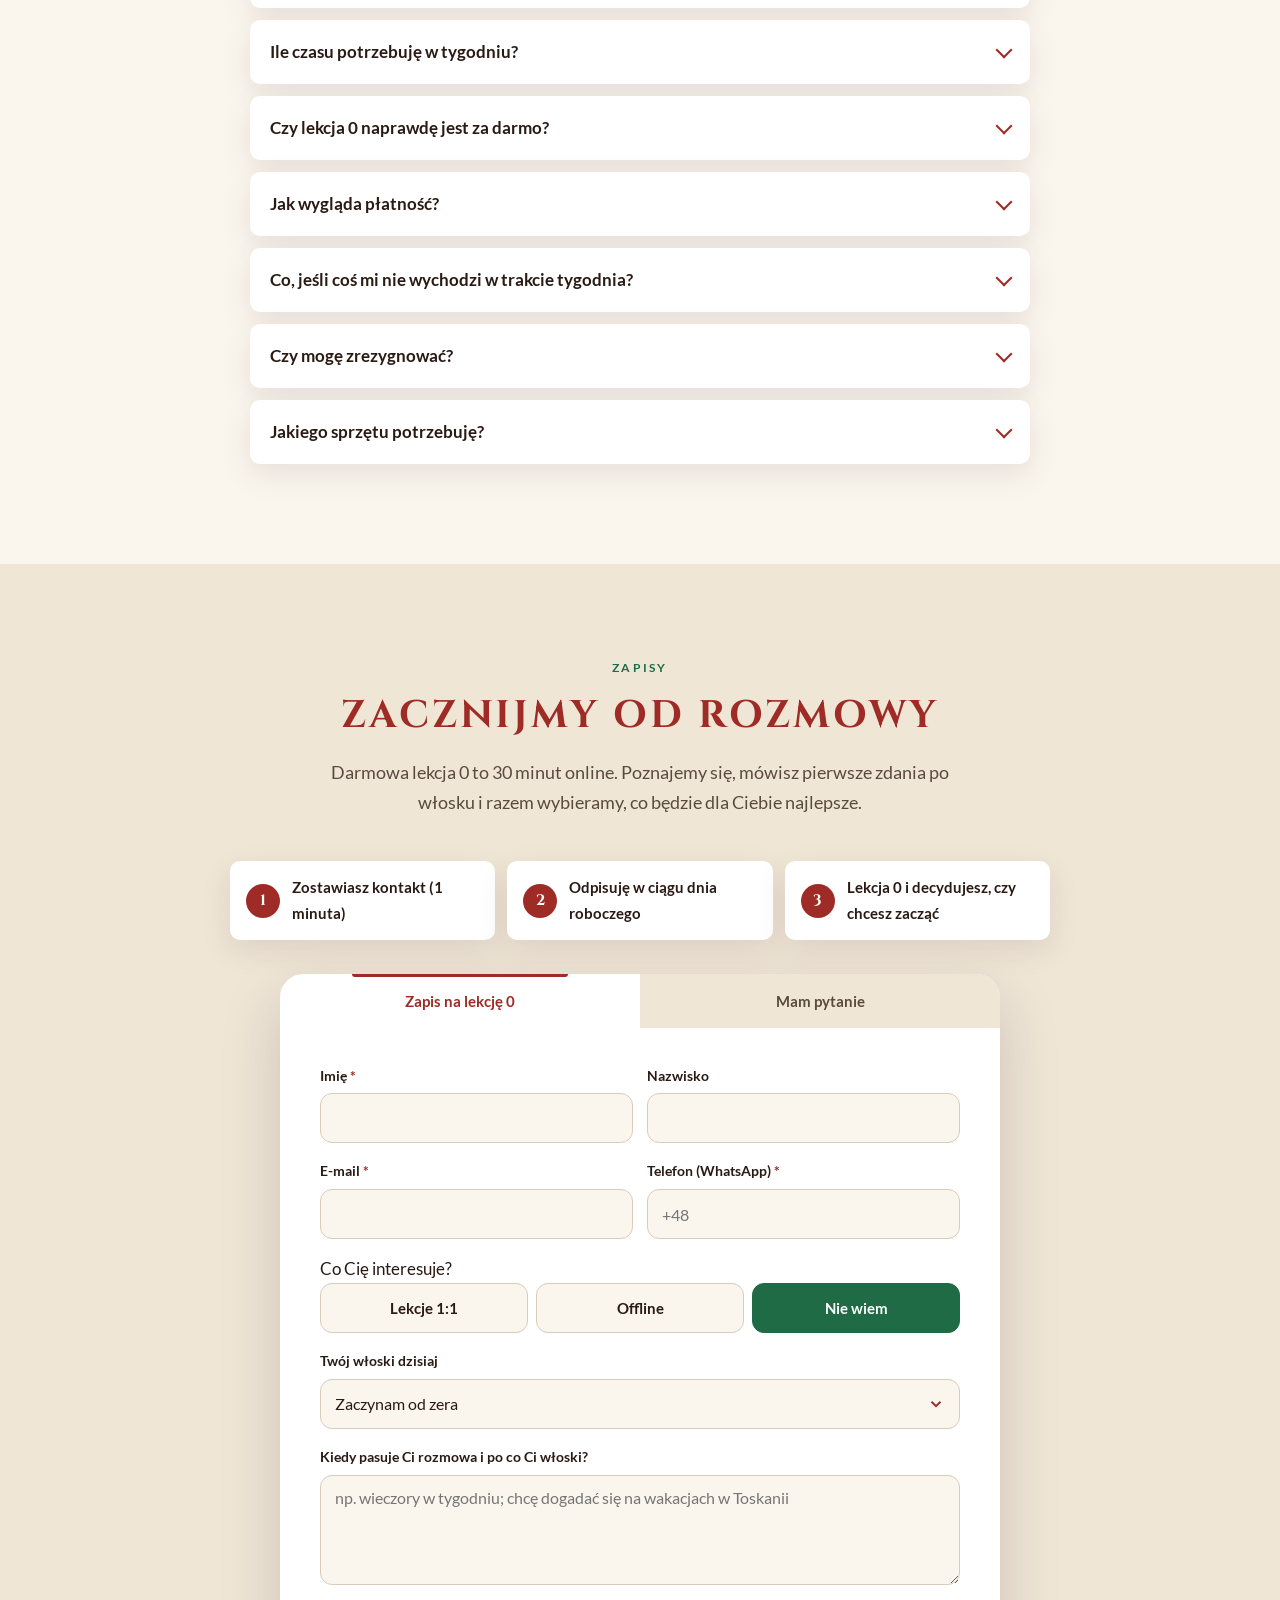
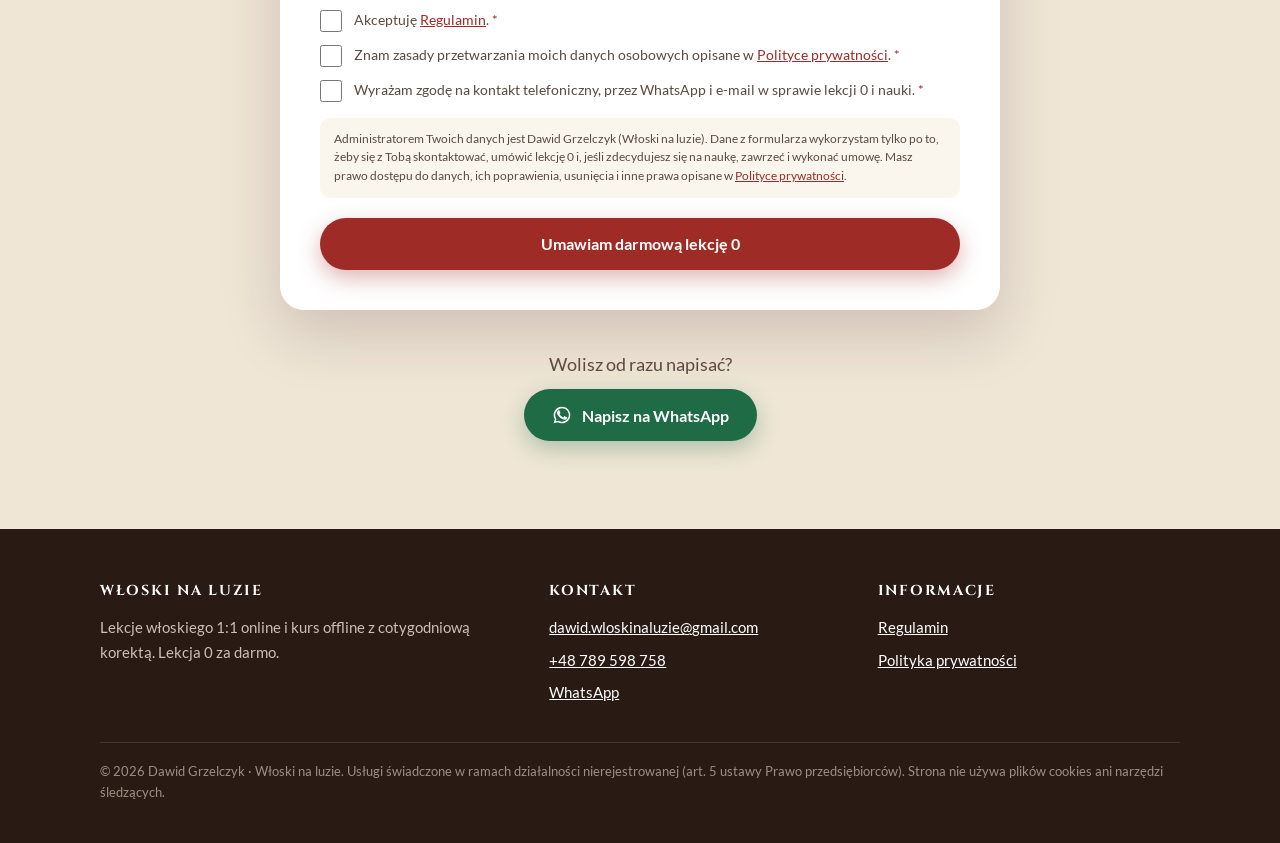
==== commit 8fa39296: "Bardziej sprzedażowe opisy, nowe problemy w Znasz to?, pokaz slajdów ze zrzutami opinii - karty prod" ====
--- a/index.html
+++ b/index.html
@@ -119,12 +119,13 @@
         <span class="tag red">Ze mną · na żywo</span>
         <h3>Lekcje 1:1 online</h3>
         <div class="product-price"><span data-cfg="priceLesson">80</span> zł <small>/ 60 min</small></div>
-        <p class="product-for">Dla Ciebie, jeśli chcesz dużo mówić, potrzebujesz kogoś, kto pilnuje rytmu, i wolisz pytać na bieżąco.</p>
+        <p class="product-for">Dla Ciebie, jeśli chcesz jak najszybciej zacząć mówić i lubisz mieć obok kogoś, kto prowadzi i motywuje.</p>
         <ul class="checks">
-          <li>Rozmowa po włosku od pierwszej lekcji</li>
-          <li>Plan dopasowany do Twojego celu</li>
-          <li>Kolorowe materiały i praca domowa z kluczem</li>
-          <li>Terminy ustalane z Tobą</li>
+          <li><strong>Mówisz od pierwszych minut</strong>, bez stresu i bez publiczności</li>
+          <li><strong>Lekcje szyte na miarę:</strong> wakacje, praca, rodzina albo przeprowadzka do Włoch</li>
+          <li><strong>Poprawiam Twoje błędy na bieżąco</strong>, zanim zdążą się utrwalić</li>
+          <li><strong>Kolorowe materiały i praca domowa z kluczem</strong>, więc zawsze wiesz, co powtórzyć</li>
+          <li><strong>Terminy dopasowane do Ciebie</strong>, a nie Ty do grafiku szkoły</li>
         </ul>
         <a class="btn btn-primary btn-block" href="#zapisy" data-product="Lekcje 1:1 online">Chcę lekcje 1:1</a>
       </article>
@@ -133,12 +134,13 @@
         <span class="tag">Samodzielnie · z korektą</span>
         <h3>Włoski offline</h3>
         <div class="product-price"><span data-cfg="priceMonthly">179</span> zł <small>/ miesiąc</small></div>
-        <p class="product-for">Dla Ciebie, jeśli nie masz stałych godzin, lubisz pracować w swoim tempie i chcesz płacić mniej niż za grupę.</p>
+        <p class="product-for">Dla Ciebie, jeśli nie masz stałych godzin, chcesz uczyć się we własnym tempie i płacić mniej niż za kurs grupowy.</p>
         <ul class="checks">
-          <li>Start: 3 lekcje 1:1 po 90 minut w cenie pierwszego miesiąca</li>
-          <li>Co tydzień nowa karta, ok. 4 h nauki</li>
-          <li>Cotygodniowa korekta Twojego tekstu</li>
-          <li>Lekcja kontrolna 1:1 co 5 tygodni i WhatsApp</li>
+          <li><strong>Intensywny bootcamp na start:</strong> 3 lekcje 1:1 po 90 minut, na których razem przerabiamy całe podstawy. Wychodzisz z własną Księgą reguł i umiesz już opowiedzieć o sobie. Bootcamp jest w cenie pierwszego miesiąca.</li>
+          <li><strong>Co tydzień nowy moduł:</strong> teoria wytłumaczona po ludzku, ćwiczenia z kluczem, czytanie i pisanie. Materiału starczy nawet na 6 godzin nauki.</li>
+          <li><strong>Co tydzień sprawdzam Twój tekst</strong> i tłumaczę każdy błąd, więc nie uczysz się na ślepo</li>
+          <li><strong>Co 5 tygodni lekcja kontrolna 1:1:</strong> sprawdzamy postępy i dużo rozmawiamy po włosku</li>
+          <li><strong>Coś nie wychodzi?</strong> Piszesz na WhatsApp i dostajesz odpowiedź</li>
         </ul>
         <a class="btn btn-green btn-block" href="#zapisy" data-product="Włoski offline">Chcę kurs offline</a>
       </article>
@@ -155,19 +157,29 @@
       <h2>Znasz to?</h2>
       <p class="lead">Uczę dorosłych, którzy chcą mówić po włosku dla przyjemności, ale mają tydzień wypełniony po brzegi.</p>
     </div>
-    <div class="grid grid-2">
+    <div class="grid grid-3">
       <div class="card reveal">
-        <div class="pain"><span class="x">1</span><div><h3 style="margin-top:2px">Aplikacja, a mówić dalej nie umiem</h3><p>Seria w Duolingo trwa od miesięcy, ale przy pierwszym prawdziwym zdaniu wszystko ucieka.</p></div></div>
+        <div class="pain"><span class="x">1</span><div><h3 style="margin-top:2px">Duolingo Premium opłacone, a nieużywane</h3><p>Płacisz za subskrypcję, a aplikację otwierasz raz na jakiś czas. Seria się urwała, motywacja razem z nią.</p></div></div>
       </div>
       <div class="card reveal" data-delay="1">
-        <div class="pain"><span class="x">2</span><div><h3 style="margin-top:2px">Grupa idzie za szybko albo za wolno</h3><p>Na zajęciach grupowych wstydzisz się odezwać, a tempo nigdy nie jest Twoje.</p></div></div>
+        <div class="pain"><span class="x">2</span><div><h3 style="margin-top:2px">Podręcznik kurzy się na półce</h3><p>Kupiony z wielkim zapałem, otwarty dwa razy. Bez planu i bez nikogo, kto sprawdzi, łatwo odłożyć go „na później”.</p></div></div>
       </div>
       <div class="card reveal" data-delay="2">
-        <div class="pain"><span class="x">3</span><div><h3 style="margin-top:2px">Nie mam stałej godziny na lekcje</h3><p>Praca, dom, wyjazdy. Stały termin co wtorek o 18:00 po prostu się nie sprawdza.</p></div></div>
-      </div>
-      <div class="card reveal" data-delay="3">
-        <div class="pain"><span class="x v">✓</span><div><h3 style="margin-top:2px">Tu uczysz się po swojemu</h3><p>Na lekcjach 1:1 mówisz bez publiczności. W kursie offline uczysz się, kiedy możesz, a w gorszym tygodniu robisz ścieżkę minimum ◆ i nie wypadasz z rytmu.</p></div></div>
-      </div>
+        <div class="pain"><span class="x">3</span><div><h3 style="margin-top:2px">Rozumiesz, ale nie mówisz</h3><p>Znasz sporo słówek, coś tam rozumiesz, ale gdy trzeba odezwać się po włosku, w głowie robi się pustka.</p></div></div>
+      </div>
+      <div class="card reveal">
+        <div class="pain"><span class="x">4</span><div><h3 style="margin-top:2px">Rolki zamiast nauki</h3><p>Zapisujesz ciekawe posty i filmiki o włoskim, ale z luźnych ciekawostek nie robi się nauka. Brakuje planu.</p></div></div>
+      </div>
+      <div class="card reveal" data-delay="1">
+        <div class="pain"><span class="x">5</span><div><h3 style="margin-top:2px">Grupa idzie nie w Twoim tempie</h3><p>Na zajęciach grupowych wstydzisz się odezwać, a tempo jest albo za szybkie, albo za wolne.</p></div></div>
+      </div>
+      <div class="card reveal" data-delay="2">
+        <div class="pain"><span class="x">6</span><div><h3 style="margin-top:2px">Brak stałej godziny na lekcje</h3><p>Praca, dom, wyjazdy. Stały termin co wtorek o 18:00 po prostu się nie sprawdza.</p></div></div>
+      </div>
+    </div>
+    <div class="card solution reveal">
+      <div class="pain"><span class="x v">✓</span><div><h3 style="margin-top:2px">Tu jest inaczej: masz plan i kogoś, kto pilnuje postępów</h3><p>Na lekcjach 1:1 mówisz bez publiczności i od pierwszego spotkania. W kursie offline co tydzień dostajesz gotowy moduł, a ja sprawdzam Twoją pracę, więc nauka nie utknie jak kolejna subskrypcja. W gorszym tygodniu robisz ścieżkę minimum ◆ i nie wypadasz z rytmu.</p></div></div>
+      <a class="btn btn-primary" href="#zapisy">Chcę spróbować: lekcja 0 gratis</a>
     </div>
   </div>
 </section>
@@ -193,15 +205,15 @@
       <li class="step reveal">
         <div class="step-card">
           <div class="step-meta"><span class="tag red">Na żywo 1:1</span><span class="tag">3 × 90 min</span><span class="tag free">W cenie 1. miesiąca</span></div>
-          <h3>Obóz startowy: lekcje 1-3</h3>
-          <p>Intensywny start: wymowa, pierwsze rozmowy i cała podstawa gramatyki. Na koniec dostajesz Księgę reguł, dzięki której dalej idziesz samodzielnie.</p>
+          <h3>Bootcamp: lekcje 1-3</h3>
+          <p>Trzy intensywne spotkania 1:1 po 90 minut. Przerabiamy całe podstawy: wymowę, najważniejsze czasowniki, rodzajniki, przymiotniki i pierwsze rozmowy. Na koniec dostajesz Księgę reguł, dzięki której dalej idziesz samodzielnie.</p>
         </div>
       </li>
       <li class="step reveal">
         <div class="step-card">
-          <div class="step-meta"><span class="tag">Samodzielnie</span><span class="tag">5 tygodni · ok. 4 h tygodniowo</span></div>
+          <div class="step-meta"><span class="tag">Samodzielnie</span><span class="tag">5 tygodni · 4-6 h tygodniowo</span></div>
           <h3>Tygodnie samodzielne</h3>
-          <p>Co tydzień nowa karta: prosta teoria z kolorowymi przykładami, ćwiczenia z kluczem, czytanie i krótki tekst do napisania. Twój tekst sprawdzam i komentuję.</p>
+          <p>Co tydzień nowy moduł: prosta teoria z kolorowymi przykładami, ćwiczenia z kluczem, czytanie i krótki tekst do napisania. Twój tekst sprawdzam i komentuję.</p>
         </div>
       </li>
       <li class="step reveal">
@@ -230,7 +242,7 @@
     <div class="section-head reveal">
       <span class="eyebrow">Co dostajesz</span>
       <h2>Materiały, które tłumaczą same</h2>
-      <p class="lead">Online i offline dostajesz te same materiały: jeden dokument Google z kartami, lekcja po lekcji, z pracą domową i odpowiedziami.</p>
+      <p class="lead">Online i offline dostajesz te same materiały: jeden dokument Google, moduł po module, z pracą domową i odpowiedziami.</p>
     </div>
     <div class="grid grid-2" style="align-items:center">
       <div class="doc-demo reveal">
@@ -251,7 +263,7 @@
       <div class="grid">
         <div class="card reveal" data-delay="1"><h3>Kolor jako kod</h3><p>Końcówki na czerwono, rodzaj męski na niebiesko, żeński na różowo. Ten sam kolor zawsze znaczy to samo, więc wzory same wpadają w oko.</p></div>
         <div class="card reveal" data-delay="2"><h3>Korekta co tydzień</h3><p>Ćwiczenia sprawdzasz z kluczem, a tekst, który piszesz na koniec tygodnia, sprawdzam ja: osoba, dla której włoski i polski są językami ojczystymi.</p></div>
-        <div class="card reveal" data-delay="3"><h3>Słuchaj i oglądaj</h3><p>Do każdej karty dobieram sprawdzone filmy i nagrania po włosku, żeby osłuchać się z językiem także poza ćwiczeniami.</p></div>
+        <div class="card reveal" data-delay="3"><h3>Słuchaj i oglądaj</h3><p>Do każdego modułu dobieram sprawdzone filmy i nagrania po włosku, żeby osłuchać się z językiem także poza ćwiczeniami.</p></div>
       </div>
     </div>
   </div>
@@ -319,13 +331,22 @@
   </div>
 </section>
 
-<!-- OPINIE: odkryj sekcję (usuń atrybut hidden), gdy będą prawdziwe opinie uczniów (za ich zgodą). Nie wpisuj opinii wymyślonych. -->
+<!-- OPINIE: sekcja pokazuje się sama, gdy w assets/js/config.js jest co najmniej jeden zrzut w "opinieScreeny" albo opinia w "opinie". Tylko prawdziwe opinie, za zgodą uczniów. -->
 <section class="section" id="opinie" hidden>
   <div class="container">
-    <div class="section-head center"><span class="eyebrow">Opinie</span><h2>Co mówią uczniowie</h2></div>
-    <div class="grid grid-3">
-      <figure class="card"><blockquote>[Treść opinii]</blockquote><figcaption>[Imię, miasto]</figcaption></figure>
-    </div>
+    <div class="section-head center reveal">
+      <span class="eyebrow">Wasze opinie</span>
+      <h2>Co mówią uczniowie</h2>
+    </div>
+    <div class="slider" id="opinie-slider" hidden>
+      <div class="slides" id="opinie-slides" tabindex="0" aria-label="Zrzuty ekranu z opiniami uczniów"></div>
+      <button class="slide-nav prev" type="button" aria-label="Poprzednia opinia">&#8249;</button>
+      <button class="slide-nav next" type="button" aria-label="Następna opinia">&#8250;</button>
+      <div class="slide-dots" aria-hidden="true"></div>
+    </div>
+    <div class="reviews" id="opinie-lista"></div>
+    <p class="center-note">Uczysz się ze mną? <a href="opinia.html">Zostaw opinię</a></p>
+    <div class="cta-row"><a class="btn btn-primary" href="#zapisy">Umów darmową lekcję 0</a></div>
   </div>
 </section>
 
@@ -337,10 +358,10 @@
       <h2>Zanim zapytasz</h2>
     </div>
     <div class="faq">
-      <details class="reveal"><summary>Czym różnią się lekcje 1:1 od kursu offline?</summary><div class="ans"><p>Na lekcjach 1:1 spotykamy się co tydzień na żywo i dużo rozmawiamy. W kursie offline uczysz się samodzielnie, w swoim czasie, z gotowych kart, a ja co tydzień sprawdzam Twój tekst i widzimy się na żywo na starcie i co 5 tygodni. Offline jest tańszy, 1:1 daje więcej mówienia.</p></div></details>
+      <details class="reveal"><summary>Czym różnią się lekcje 1:1 od kursu offline?</summary><div class="ans"><p>Na lekcjach 1:1 spotykamy się co tydzień na żywo i dużo rozmawiamy. W kursie offline uczysz się samodzielnie, w swoim czasie, z gotowych modułów, a ja co tydzień sprawdzam Twój tekst i widzimy się na żywo na starcie i co 5 tygodni. Offline jest tańszy, 1:1 daje więcej mówienia.</p></div></details>
       <details class="reveal"><summary>Mogę zmienić tryb w trakcie nauki?</summary><div class="ans"><p>Tak. Napisz do mnie, a od kolejnego miesiąca przejdziesz z offline na 1:1 albo odwrotnie. Materiały zostają te same, więc nic nie tracisz.</p></div></details>
       <details class="reveal"><summary>Zaczynam od zera. Czy dam radę uczyć się samodzielnie?</summary><div class="ans"><p>Tak, kurs jest od zera. Trzy pierwsze lekcje robimy razem na żywo, a materiały do pracy samodzielnej piszę prostym językiem, z przykładami przed każdą regułą i z kluczem do każdego ćwiczenia.</p></div></details>
-      <details class="reveal"><summary>Ile czasu potrzebuję w tygodniu?</summary><div class="ans"><p>Na lekcjach 1:1: lekcja (60 minut) plus praca domowa w Twoim tempie. W kursie offline: około 4 godzin, podzielonych na 5 sesji po 45-60 minut. W gorszym tygodniu wystarczy ścieżka minimum ◆, czyli mniej więcej jedna trzecia materiału.</p></div></details>
+      <details class="reveal"><summary>Ile czasu potrzebuję w tygodniu?</summary><div class="ans"><p>Na lekcjach 1:1: lekcja (60 minut) plus praca domowa w Twoim tempie. W kursie offline: od 4 do 6 godzin, podzielonych na 5 sesji, kiedy Ci pasuje. W gorszym tygodniu wystarczy ścieżka minimum ◆, czyli mniej więcej jedna trzecia materiału.</p></div></details>
       <details class="reveal"><summary>Czy lekcja 0 naprawdę jest za darmo?</summary><div class="ans"><p>Tak. To 30 minut rozmowy online. Po niej decydujesz, czy chcesz zacząć. Nic nie płacisz, dopóki nie zdecydujesz.</p></div></details>
       <details class="reveal"><summary>Jak wygląda płatność?</summary><div class="ans"><p>Po lekcji 0, jeśli chcesz zacząć, wysyłam Ci link do płatności lub dane do przelewu. Kurs offline opłacasz z góry za miesiąc, lekcje 1:1 z góry przed lekcją. Możesz zrezygnować w dowolnym momencie.</p></div></details>
       <details class="reveal"><summary>Co, jeśli coś mi nie wychodzi w trakcie tygodnia?</summary><div class="ans"><p>Piszesz do mnie na WhatsAppie. Pytania zbieramy też w dzienniku tygodnia i omawiamy je na lekcji kontrolnej.</p></div></details>
@@ -447,6 +468,11 @@
 
 </main>
 
+<div class="lightbox" id="lightbox" hidden role="dialog" aria-modal="true" aria-label="Opinia w powiększeniu">
+  <button class="lightbox-close" type="button" aria-label="Zamknij">&times;</button>
+  <img alt="">
+</div>
+
 <footer class="footer">
   <div class="container">
     <div class="footer-grid">
--- a/assets/css/style.css
+++ b/assets/css/style.css
@@ -494,3 +494,78 @@
 }
 .seg input:checked + span { background: var(--green); border-color: var(--green); color: #fff; }
 .seg input:focus-visible + span { outline: 3px solid var(--gold); outline-offset: 2px; }
+
+/* ---------- Opinie ---------- */
+.reviews {
+  display: grid; grid-auto-flow: column; grid-auto-columns: 86%; gap: 16px; overflow-x: auto;
+  scroll-snap-type: x mandatory; -webkit-overflow-scrolling: touch; padding: 6px 4px 18px; margin: 0 -4px;
+  scrollbar-width: none;
+}
+.reviews::-webkit-scrollbar { display: none; }
+@media (min-width: 760px) {
+  .reviews { grid-auto-flow: row; grid-template-columns: repeat(3, 1fr); grid-auto-columns: auto; overflow: visible; }
+  .reviews.few { grid-template-columns: repeat(auto-fit, minmax(280px, 360px)); justify-content: center; }
+}
+.review {
+  scroll-snap-align: start; margin: 0; background: var(--white); border-radius: var(--radius); padding: 26px 24px 22px;
+  box-shadow: var(--shadow); display: flex; flex-direction: column; position: relative; border-top: 4px solid var(--gold);
+}
+.review::before {
+  content: "\201C"; position: absolute; top: 2px; right: 18px; font-family: var(--font-head); font-size: 4.5rem;
+  line-height: 1; color: var(--travertine);
+}
+.review blockquote { margin: 0 0 18px; flex: 1; font-size: 1rem; color: var(--ink); position: relative; }
+.review figcaption { display: flex; align-items: center; gap: 12px; }
+.review figcaption b { display: block; }
+.review figcaption small { display: block; color: var(--ink-soft); font-size: .85rem; }
+.avatar {
+  flex: none; width: 52px; height: 52px; border-radius: 50%; object-fit: cover; display: grid; place-items: center;
+  background: var(--red); color: #fff; font-family: var(--font-head); font-size: 1.3rem; font-weight: 700;
+}
+
+/* ---------- Karta rozwiązania pod „Znasz to?” ---------- */
+.card.solution { margin-top: 22px; border: 2px solid var(--green); display: flex; flex-direction: column; gap: 18px; }
+.card.solution .btn { align-self: flex-start; }
+@media (min-width: 900px) { .card.solution { flex-direction: row; align-items: center; justify-content: space-between; } .card.solution .btn { align-self: center; flex: none; } }
+.checks li strong { color: var(--ink); }
+
+/* ---------- Pokaz slajdów: zrzuty opinii ---------- */
+.slider { position: relative; max-width: 980px; margin: 0 auto 28px; }
+.slides {
+  display: flex; gap: 16px; overflow-x: auto; scroll-snap-type: x mandatory; -webkit-overflow-scrolling: touch;
+  padding: 8px 4px 14px; scrollbar-width: none; outline: none;
+}
+.slides::-webkit-scrollbar { display: none; }
+.slide { flex: 0 0 82%; margin: 0; scroll-snap-align: start; display: flex; justify-content: center; align-items: center; }
+@media (min-width: 700px) { .slide { flex-basis: 46%; } }
+@media (min-width: 1000px) { .slide { flex-basis: 31.5%; } }
+.slider.single .slide { flex-basis: 100%; }
+.slide-open {
+  border: 0; padding: 0; background: var(--white); border-radius: var(--radius); box-shadow: var(--shadow); overflow: hidden;
+  cursor: zoom-in; width: 100%; transition: transform .3s var(--ease), box-shadow .3s var(--ease);
+}
+.slide-open:hover { transform: translateY(-3px); box-shadow: var(--shadow-lg); }
+.slide-open img { width: 100%; height: 420px; object-fit: contain; background: var(--white); display: block; }
+@media (max-width: 699px) { .slide-open img { height: 380px; } }
+.slide-nav {
+  position: absolute; top: calc(50% - 30px); width: 46px; height: 46px; border-radius: 50%; border: 0; cursor: pointer;
+  background: var(--white); color: var(--red); font-size: 2rem; line-height: 1; box-shadow: var(--shadow-lg);
+  display: grid; place-items: center; padding-bottom: 4px; z-index: 2;
+}
+.slide-nav.prev { left: -6px; }
+.slide-nav.next { right: -6px; }
+@media (min-width: 1100px) { .slide-nav.prev { left: -58px; } .slide-nav.next { right: -58px; } }
+.slider.single .slide-nav, .slider.single .slide-dots { display: none; }
+.slide-dots { display: flex; justify-content: center; gap: 7px; margin-top: 6px; }
+.slide-dots i { width: 8px; height: 8px; border-radius: 50%; background: var(--line); transition: background .3s, transform .3s; }
+.slide-dots i.on { background: var(--red); transform: scale(1.3); }
+.lightbox {
+  position: fixed; inset: 0; z-index: 100; background: rgba(42, 26, 20, .88); display: grid; place-items: center; padding: 20px;
+  cursor: zoom-out;
+}
+.lightbox[hidden] { display: none; }
+.lightbox img { max-width: 100%; max-height: 88vh; border-radius: var(--radius-sm); box-shadow: var(--shadow-lg); cursor: default; }
+.lightbox-close {
+  position: absolute; top: 14px; right: 14px; width: 46px; height: 46px; border-radius: 50%; border: 0; background: var(--white);
+  color: var(--ink); font-size: 1.8rem; cursor: pointer;
+}
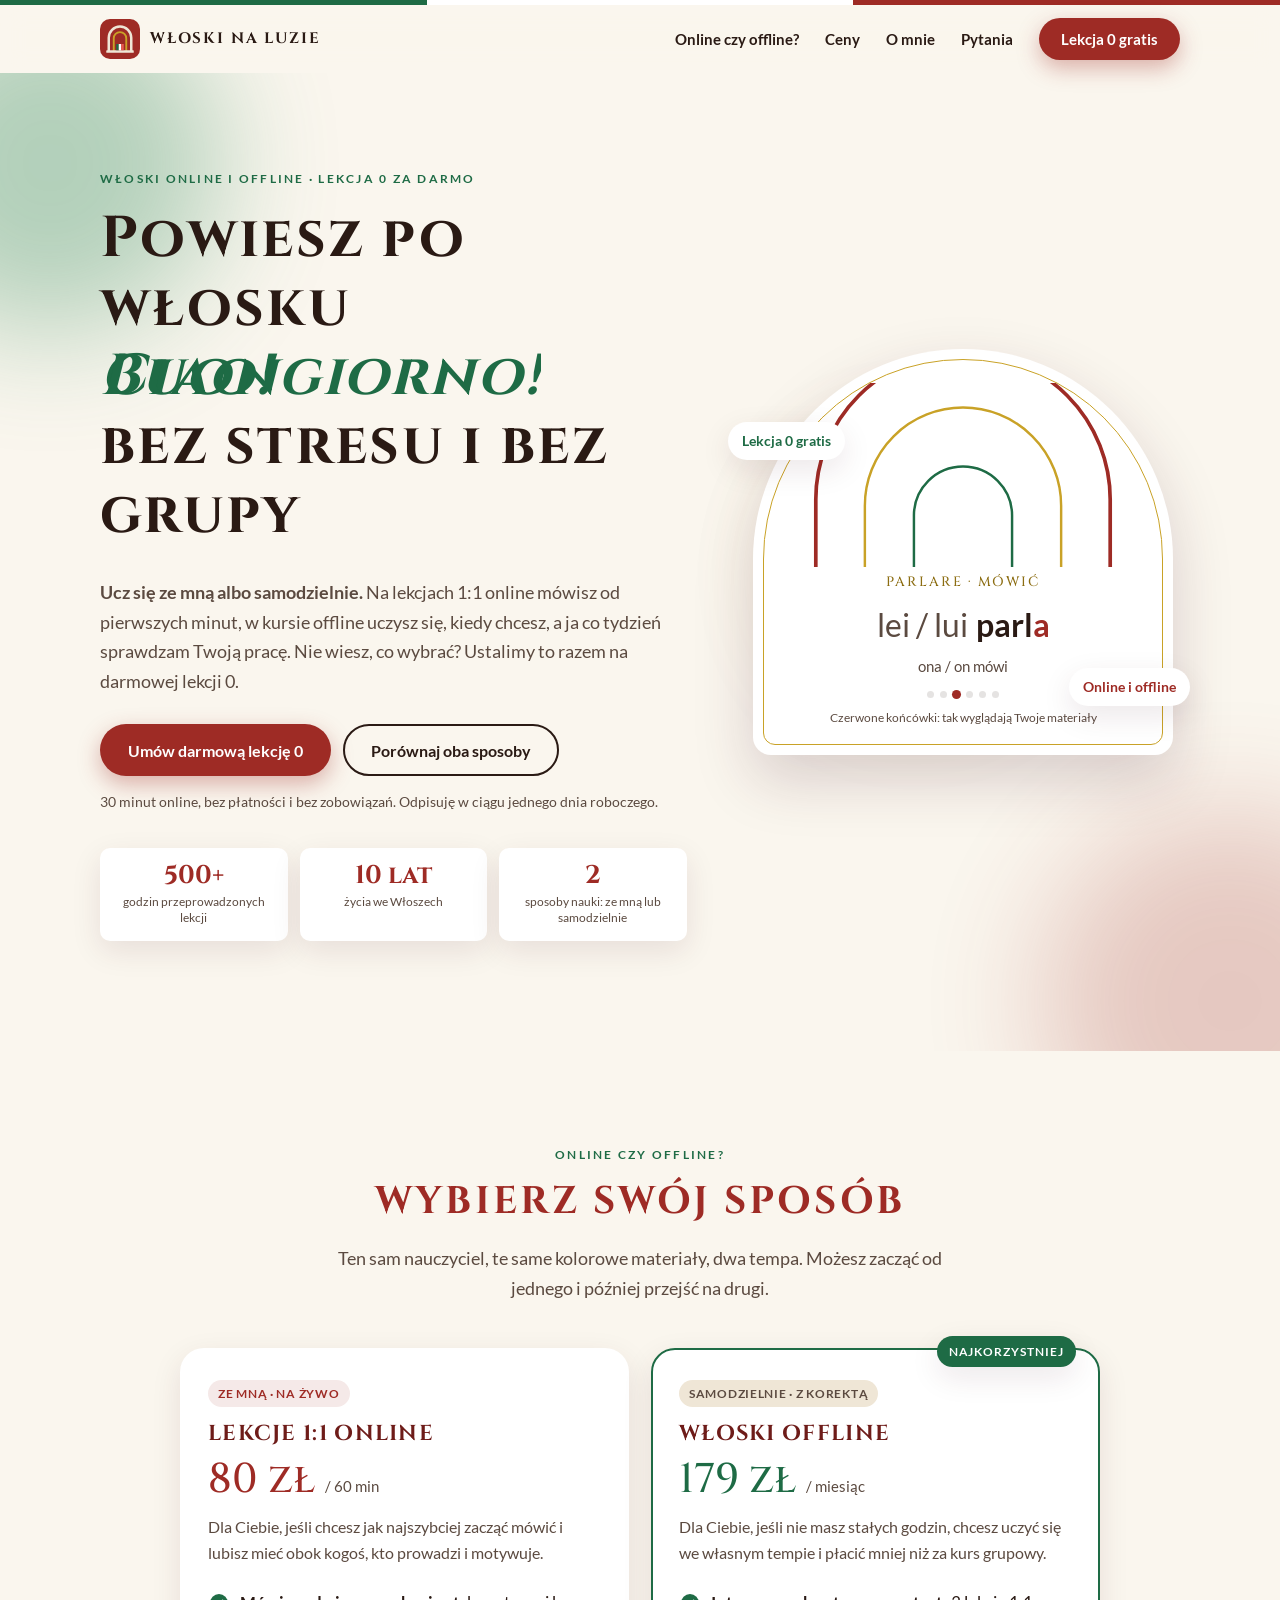
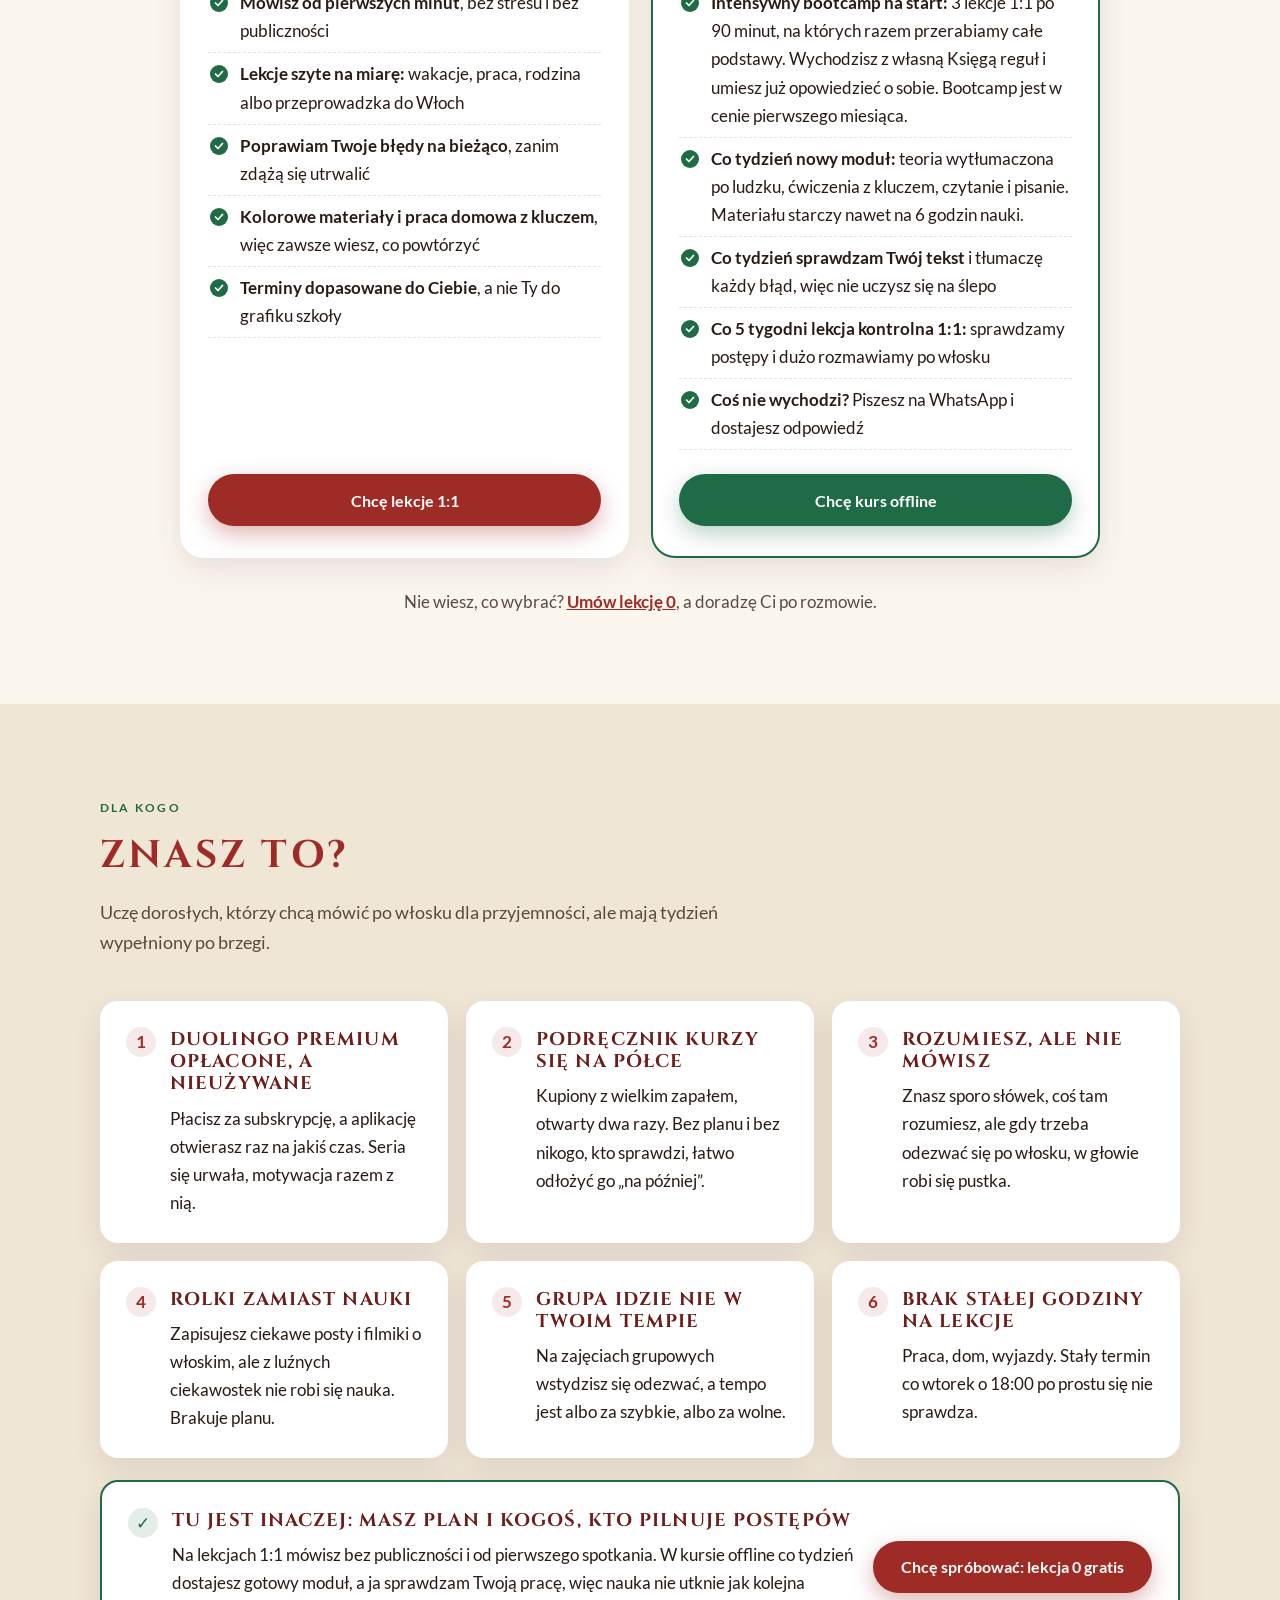
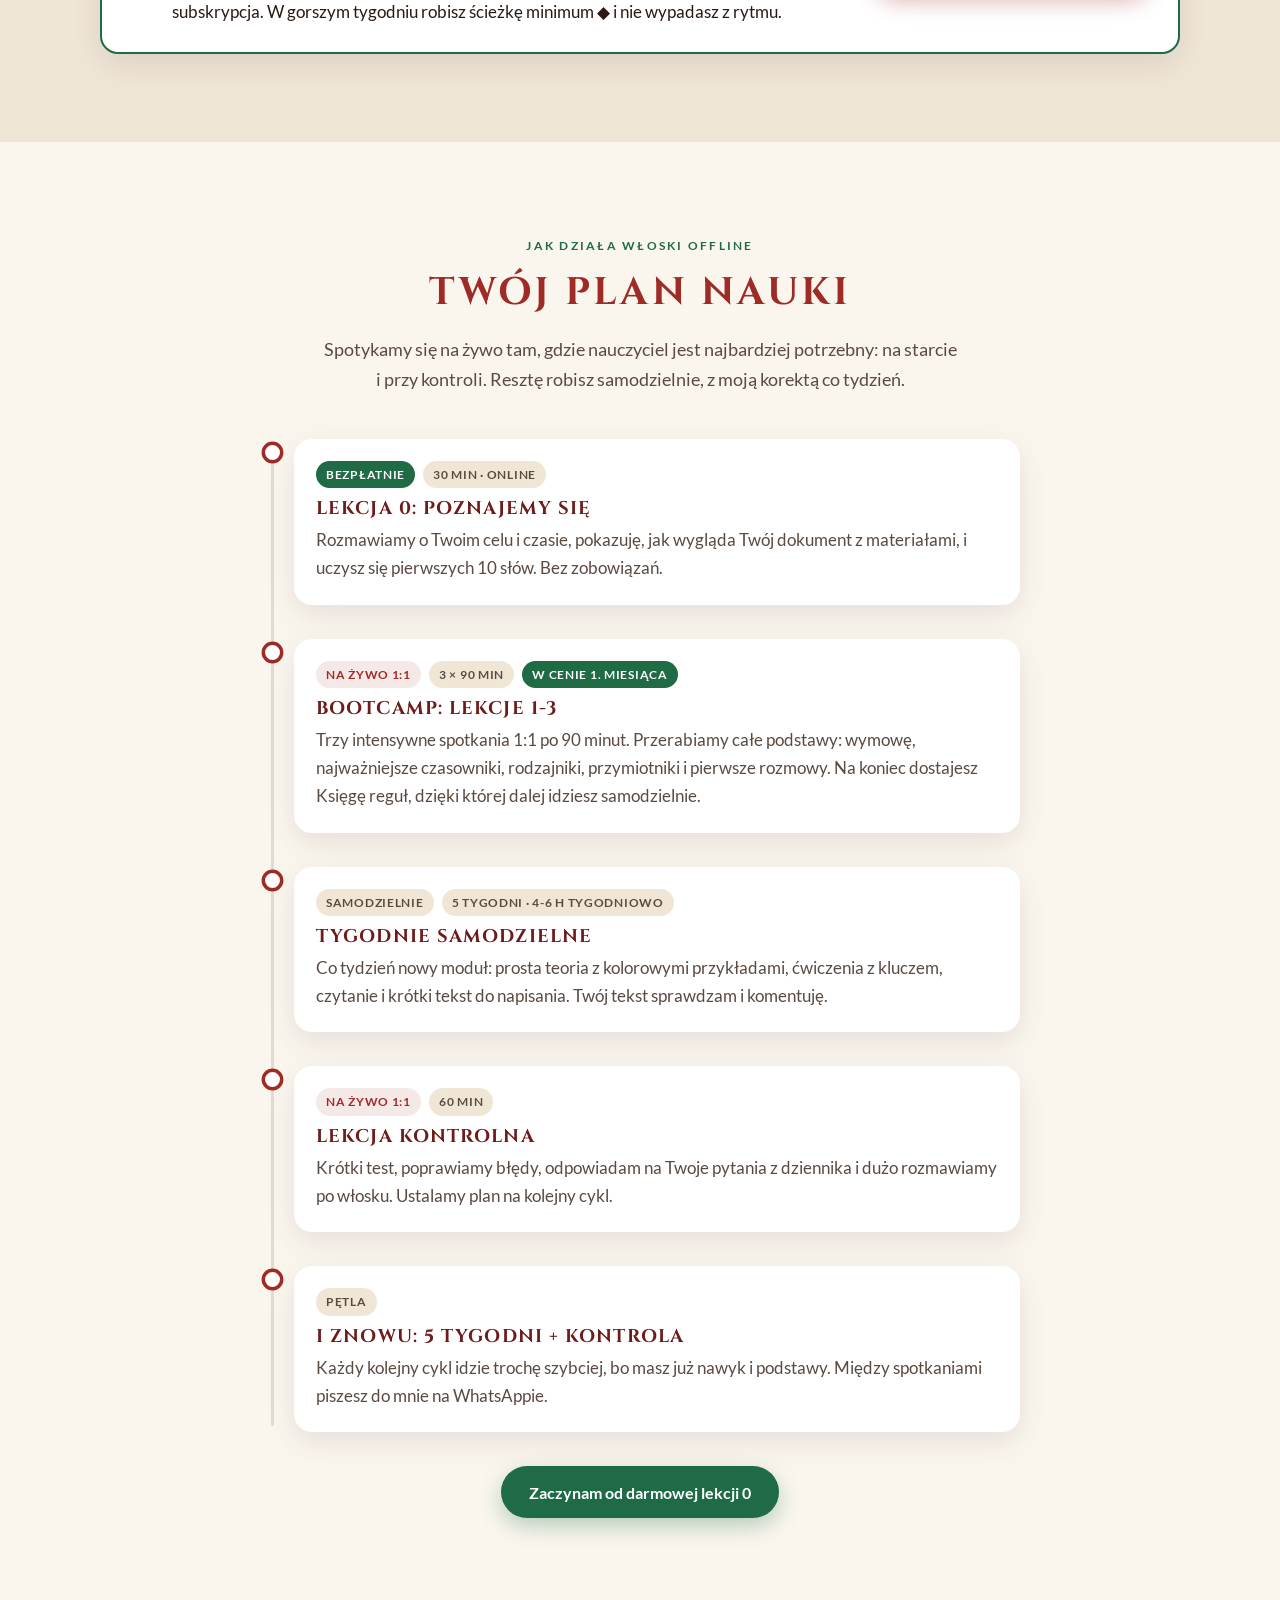
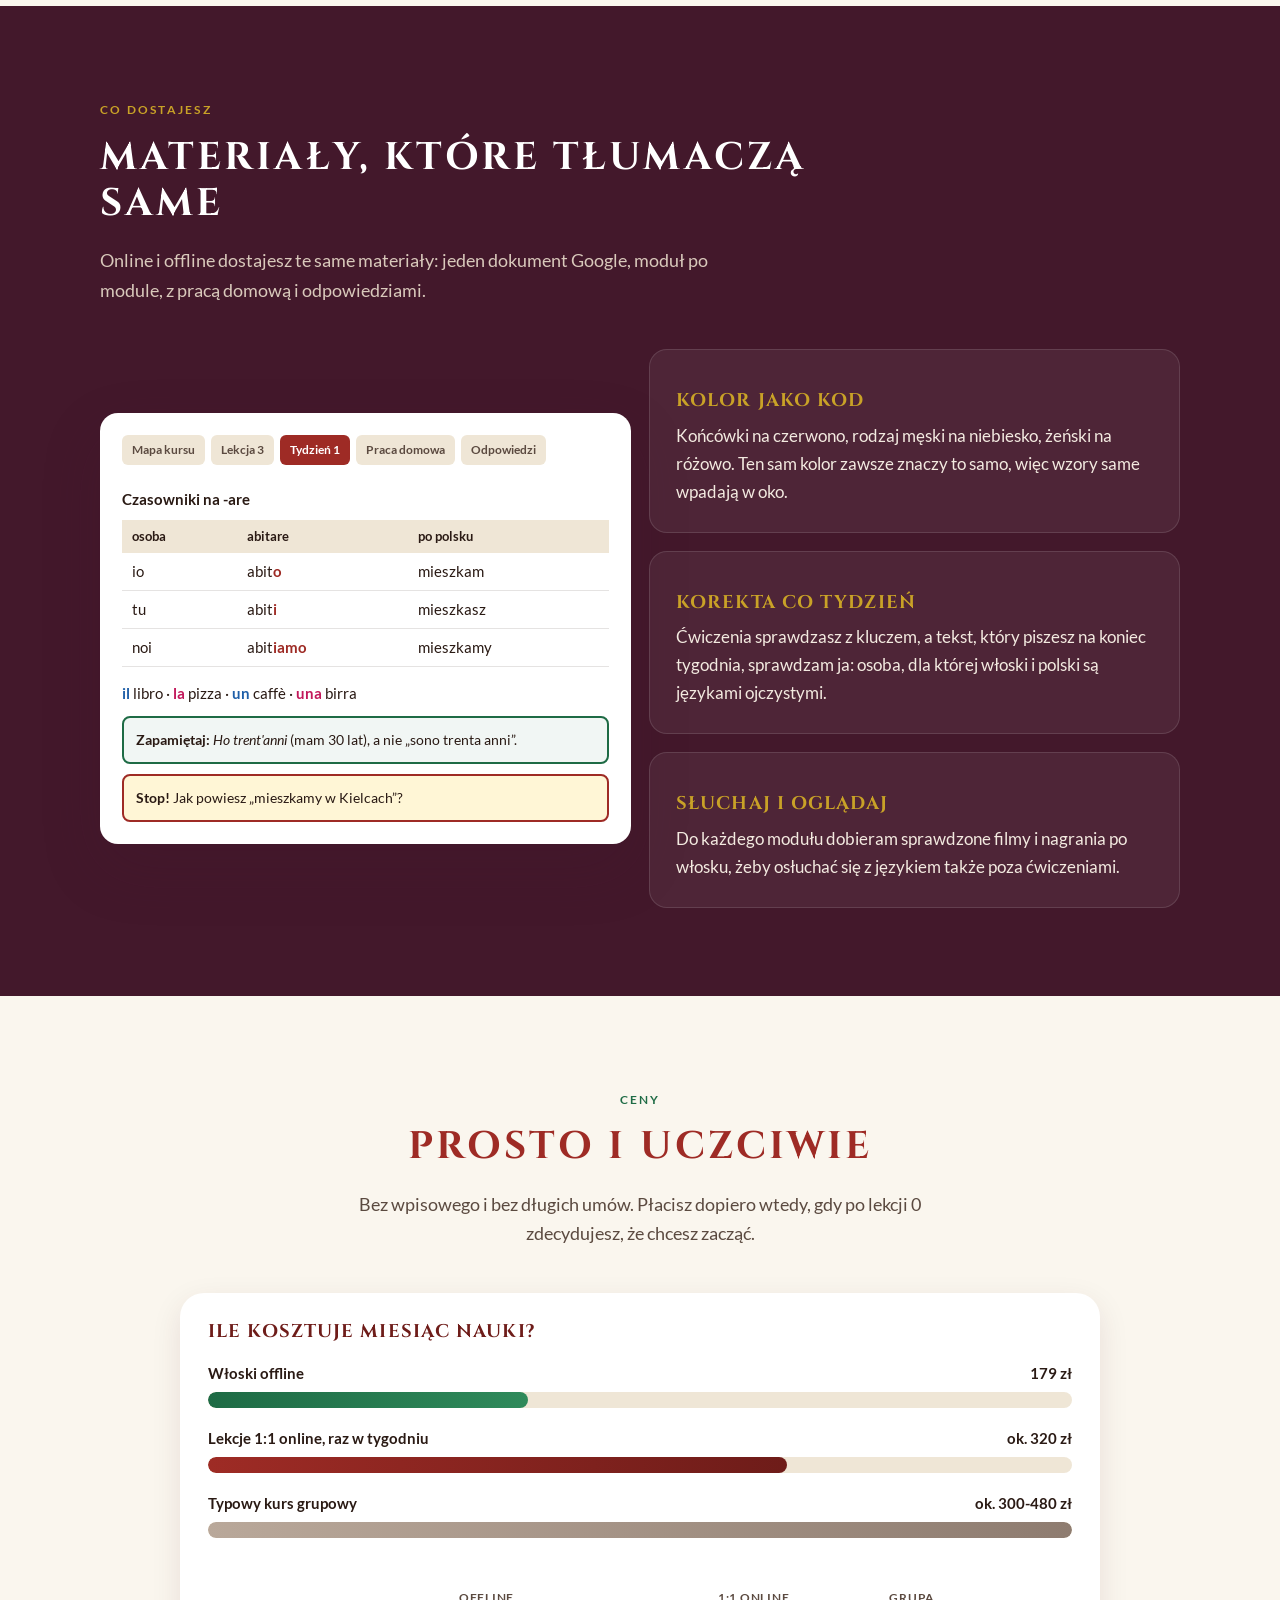
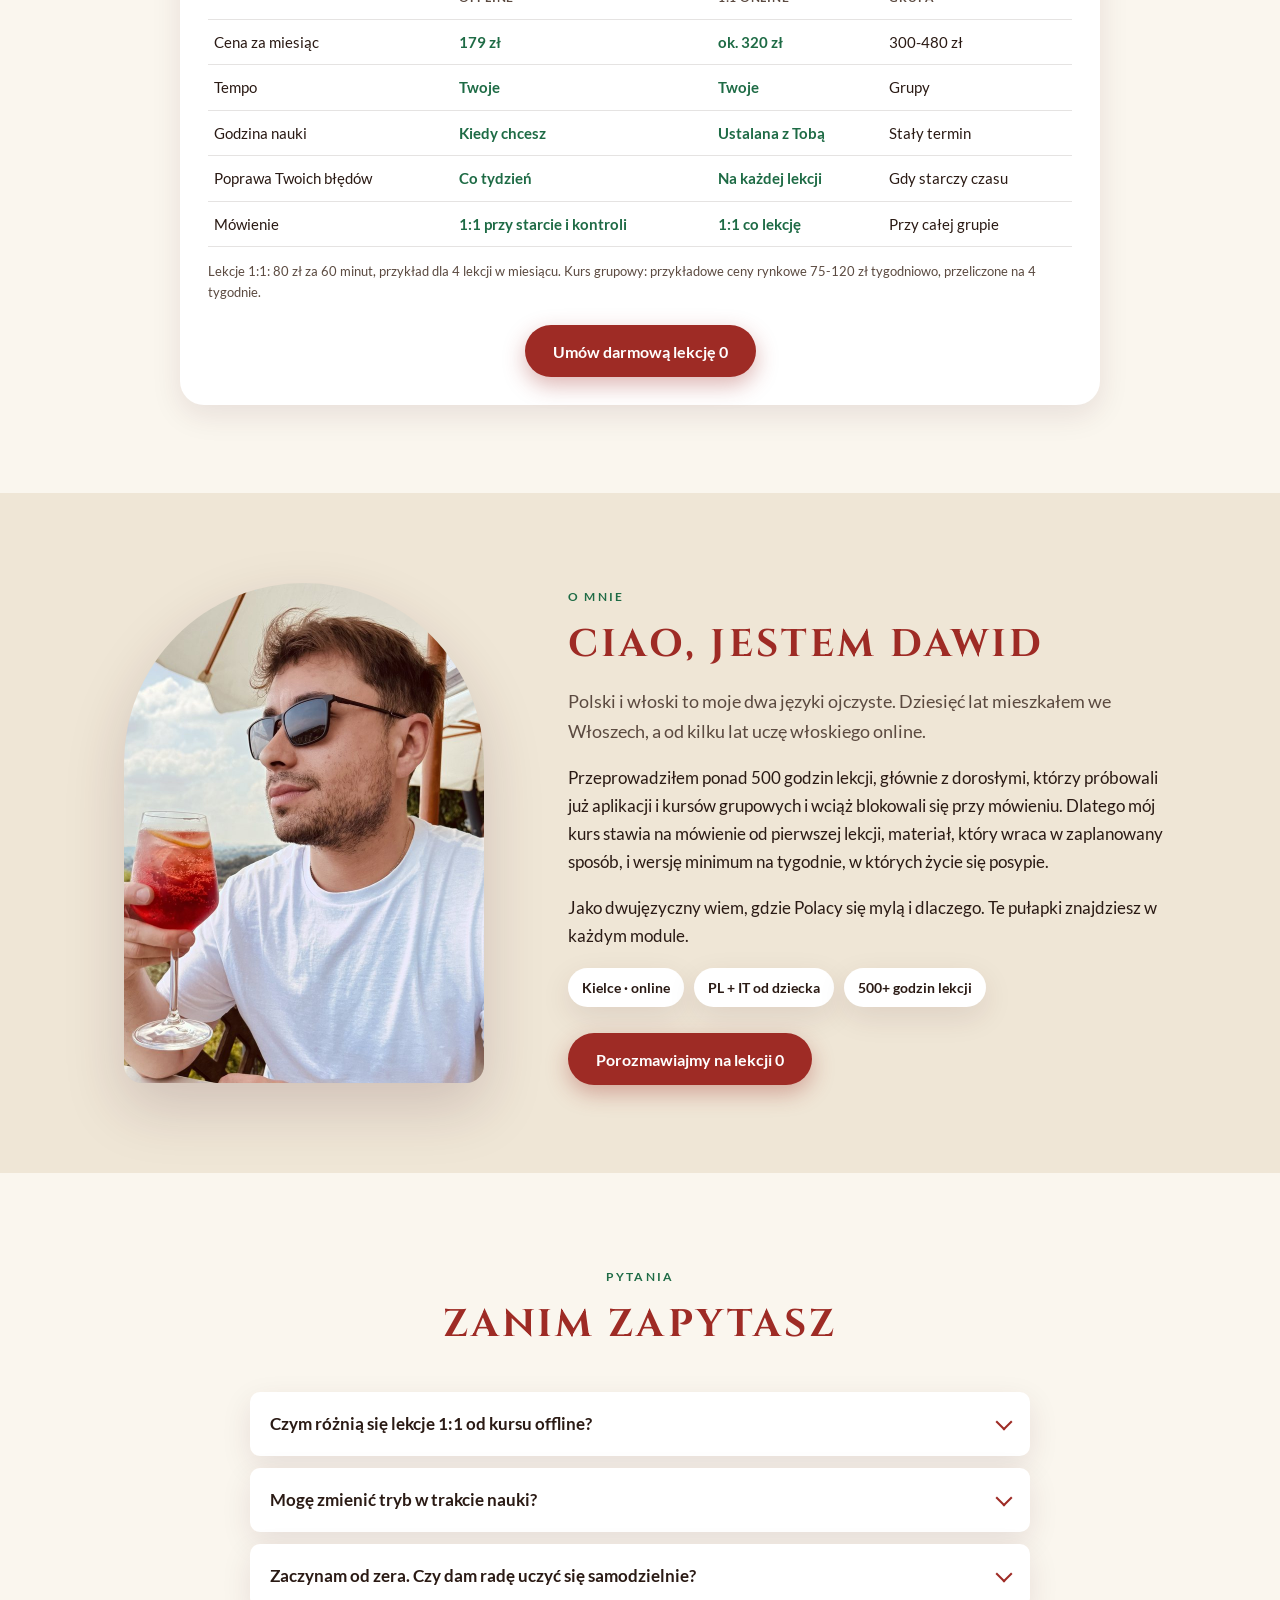
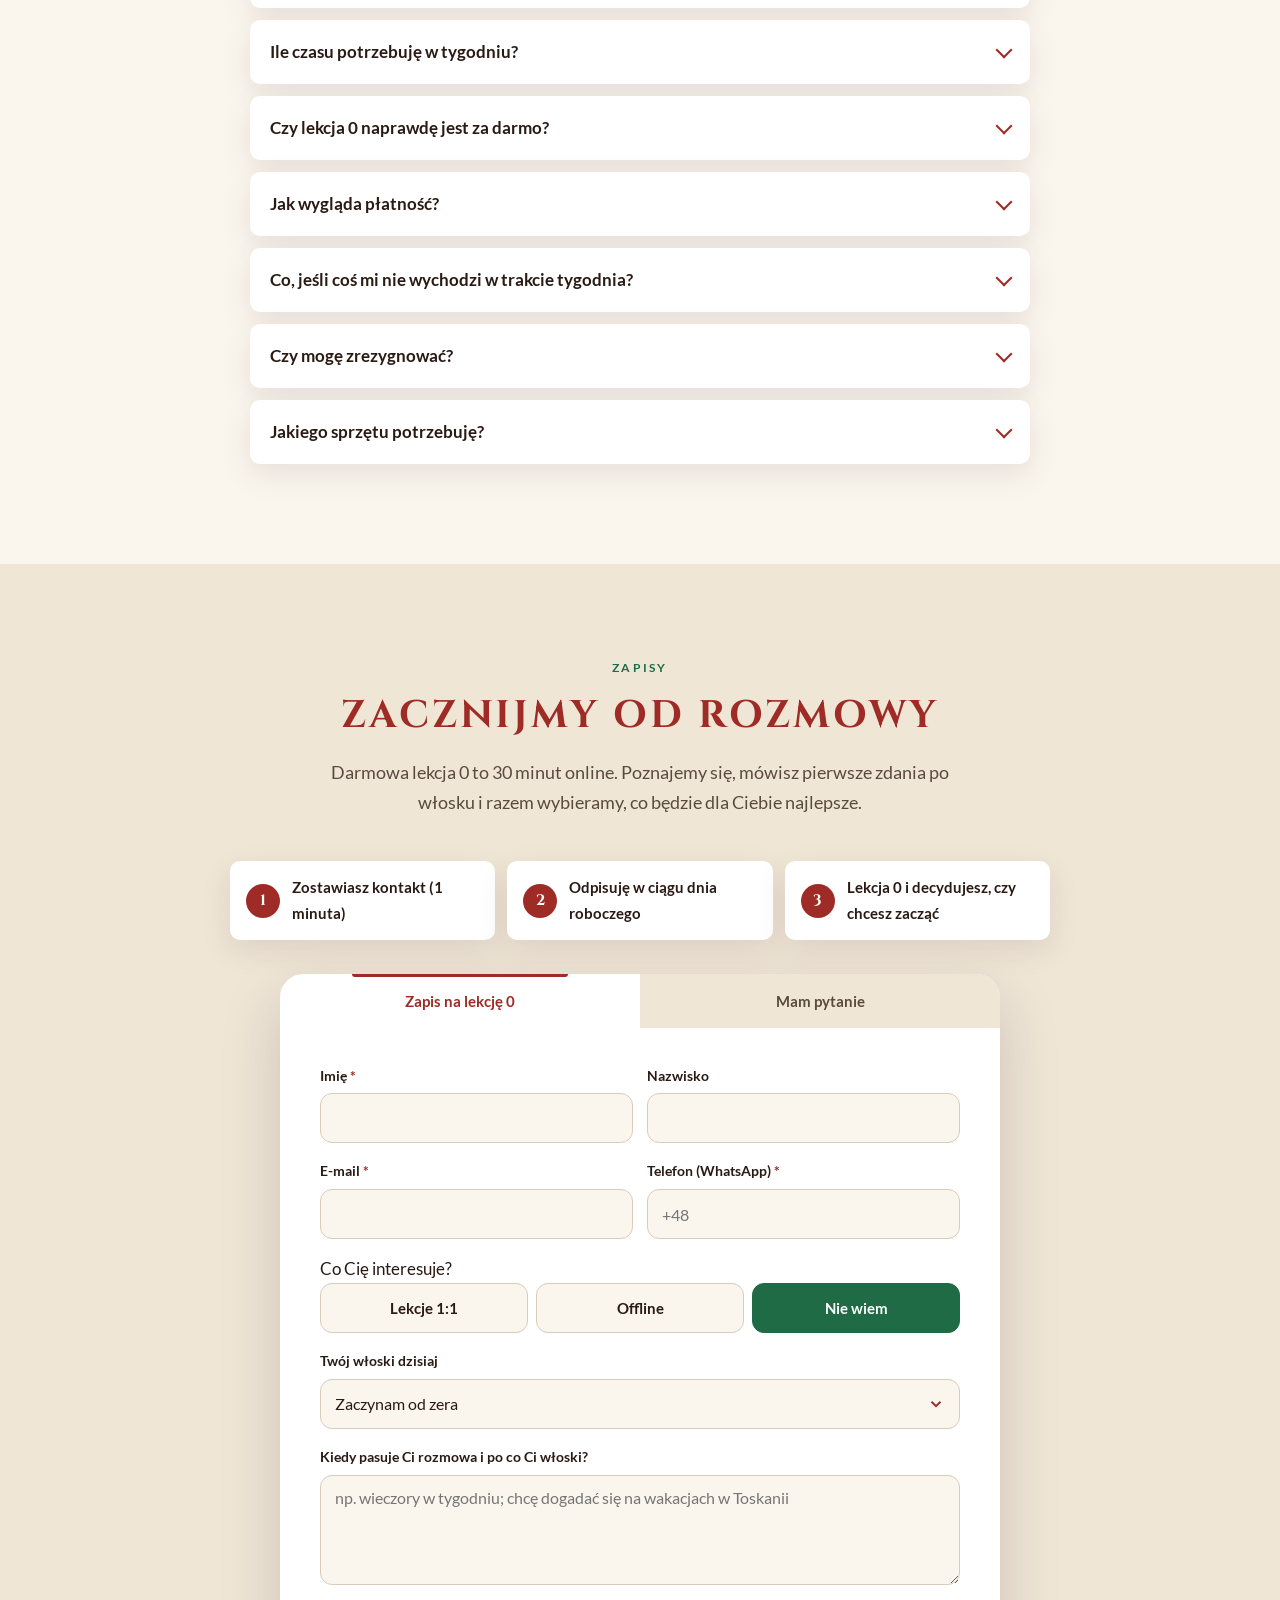
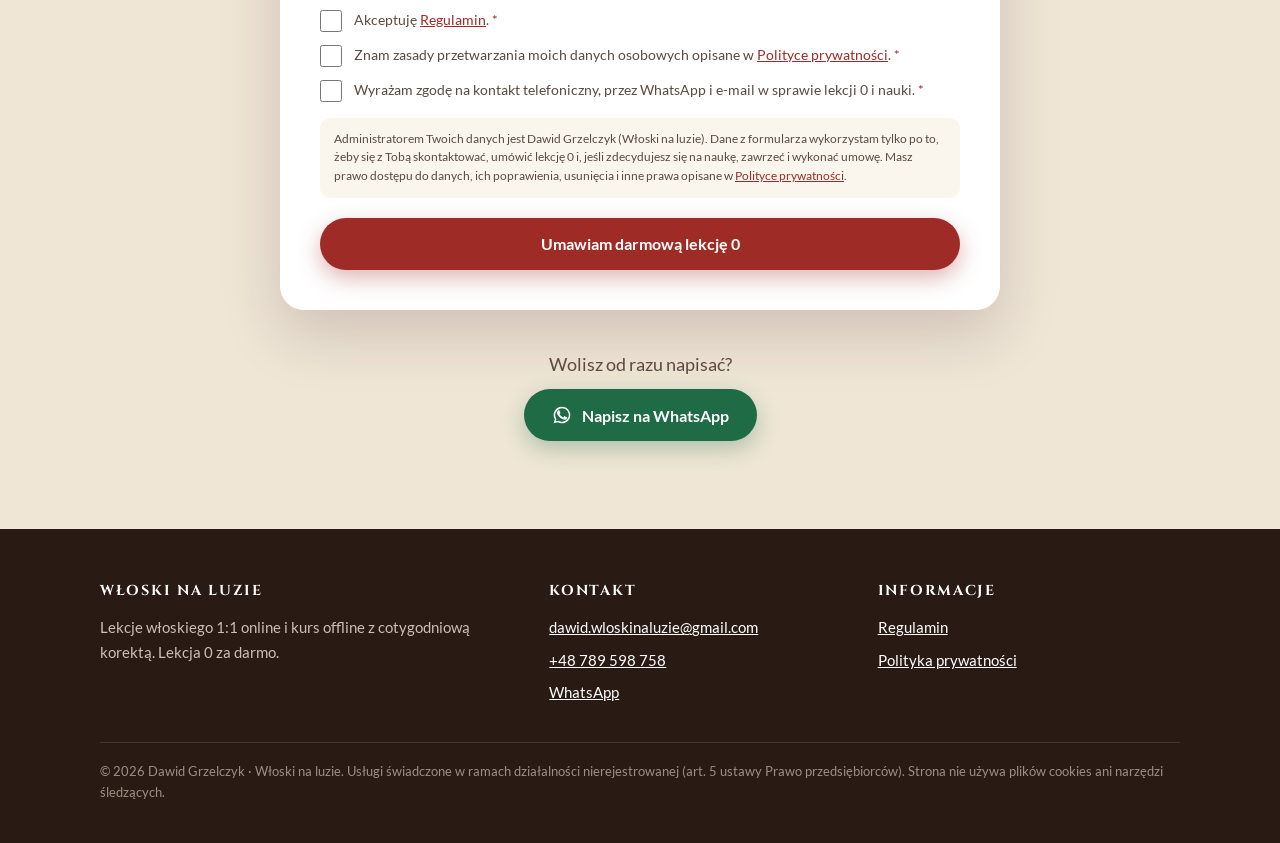
==== commit 29f2cb90: "Prawdziwe zdjęcie Dawida w sekcji O mnie Portret z HEIC: kadr 4:5 (800x1000), JPG 120 KB, bez EXIF/G" ====
--- a/index.html
+++ b/index.html
@@ -320,7 +320,7 @@
       <h2>Ciao, jestem Dawid</h2>
       <p class="lead">Polski i włoski to moje dwa języki ojczyste. Dziesięć lat mieszkałem we Włoszech, a od kilku lat uczę włoskiego online.</p>
       <p>Przeprowadziłem ponad 500 godzin lekcji, głównie z dorosłymi, którzy próbowali już aplikacji i kursów grupowych i wciąż blokowali się przy mówieniu. Dlatego mój kurs stawia na mówienie od pierwszej lekcji, materiał, który wraca w zaplanowany sposób, i wersję minimum na tygodnie, w których życie się posypie.</p>
-      <p>Jako dwujęzyczny wiem, gdzie Polacy się mylą i dlaczego. Te pułapki znajdziesz w każdej karcie.</p>
+      <p>Jako dwujęzyczny wiem, gdzie Polacy się mylą i dlaczego. Te pułapki znajdziesz w każdym module.</p>
       <div class="about-facts">
         <span>Kielce · online</span>
         <span>PL + IT od dziecka</span>
